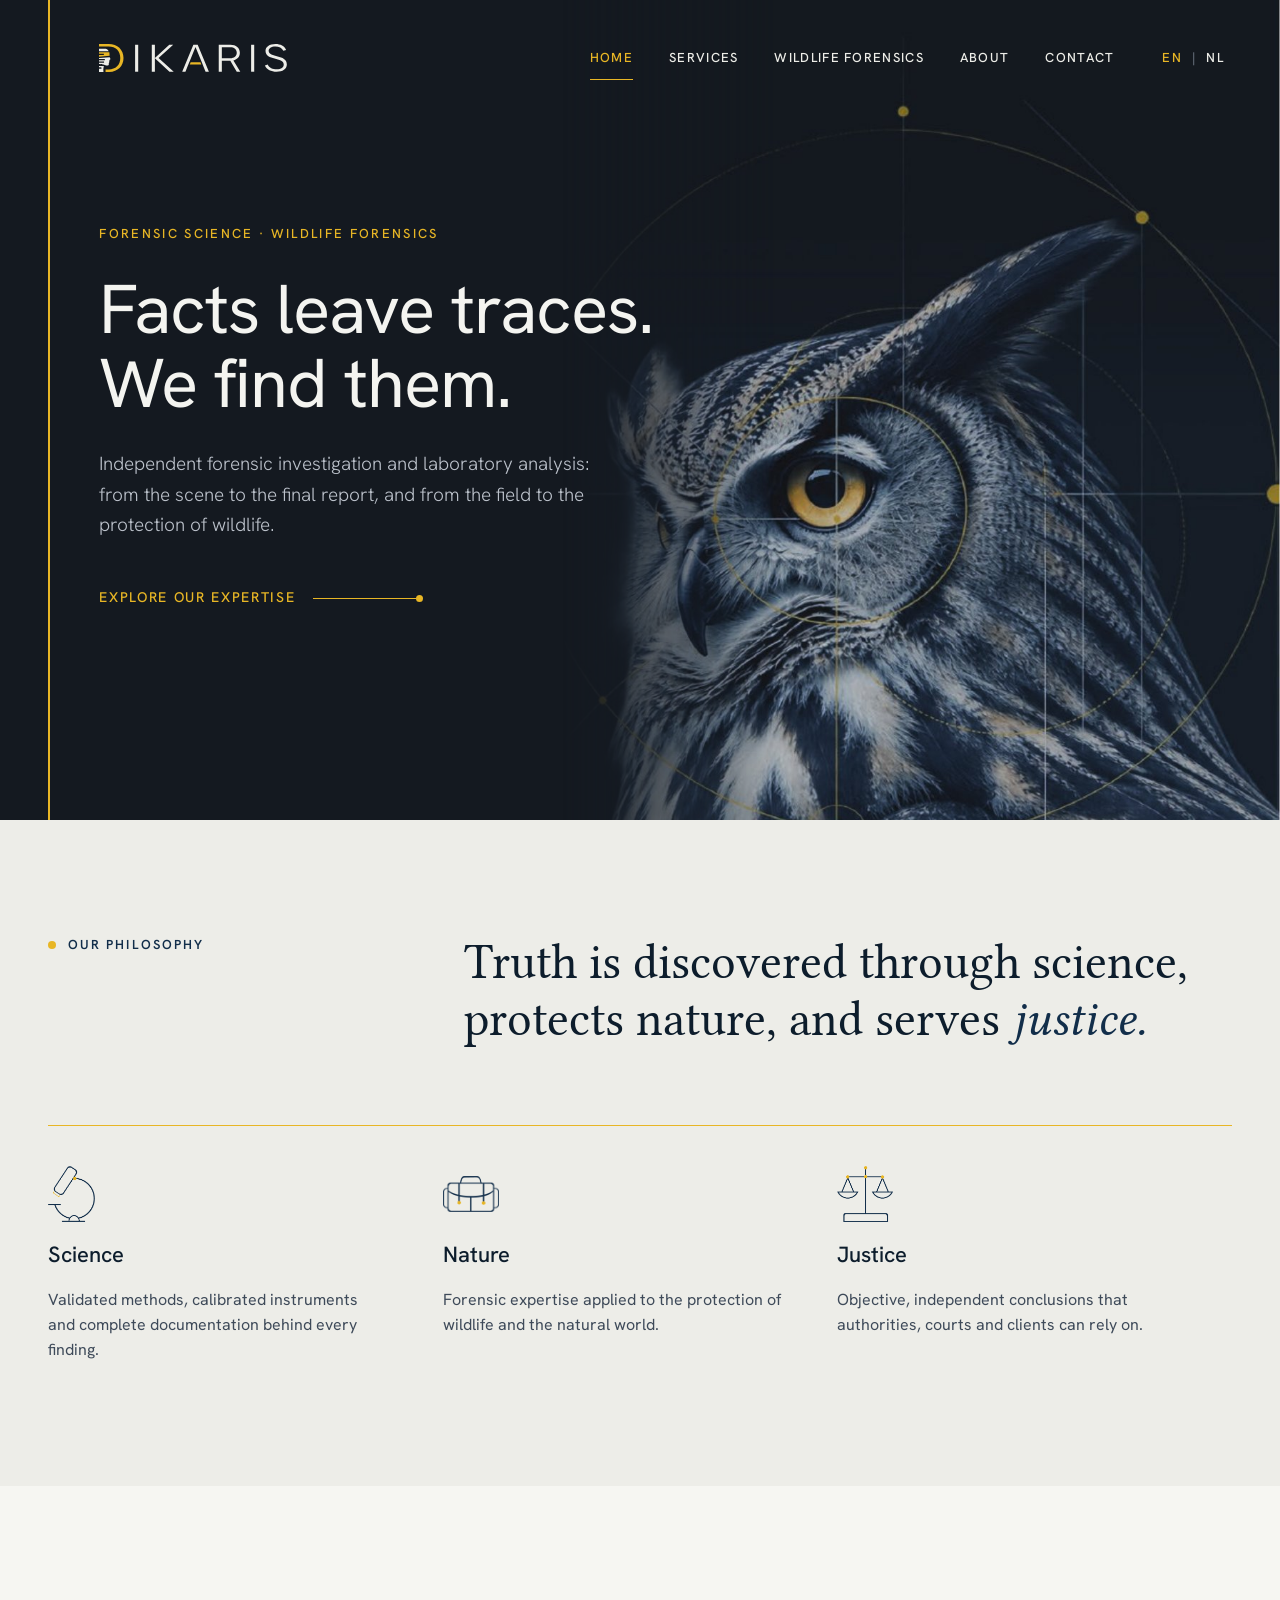
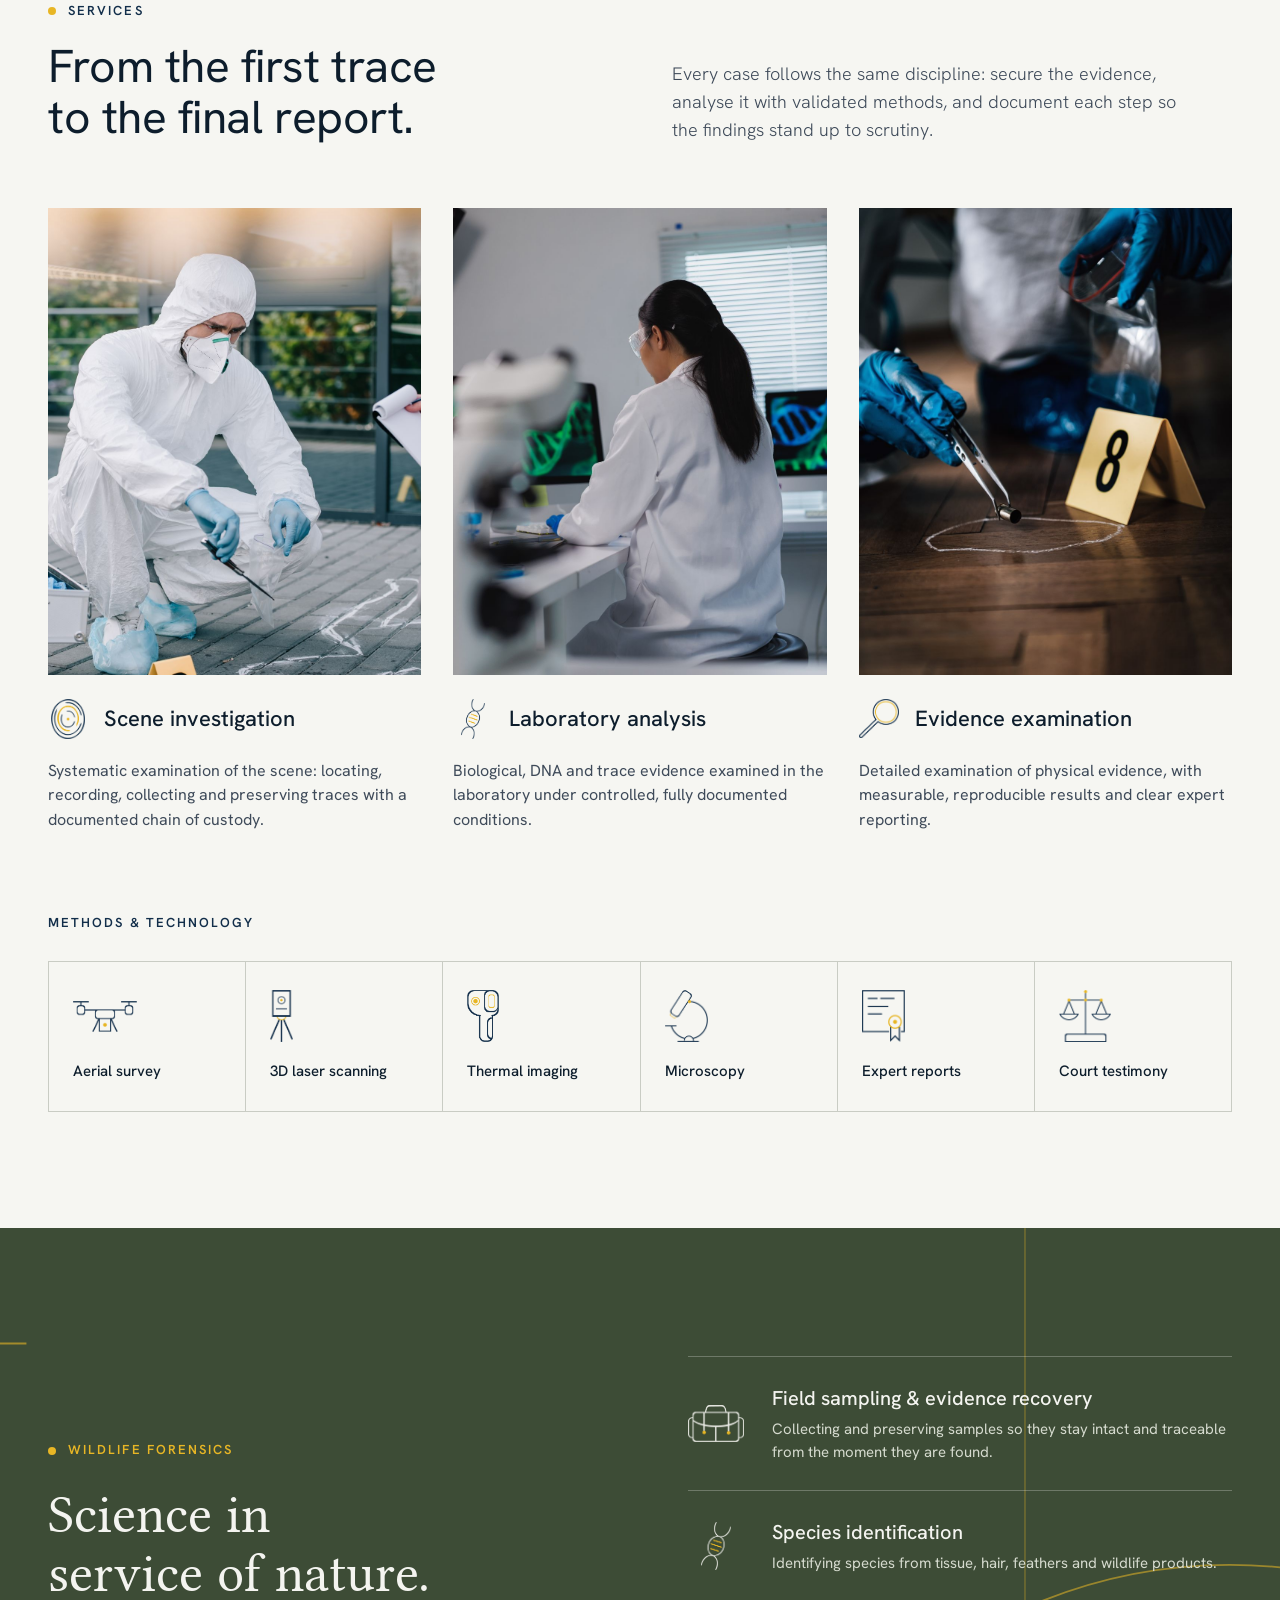
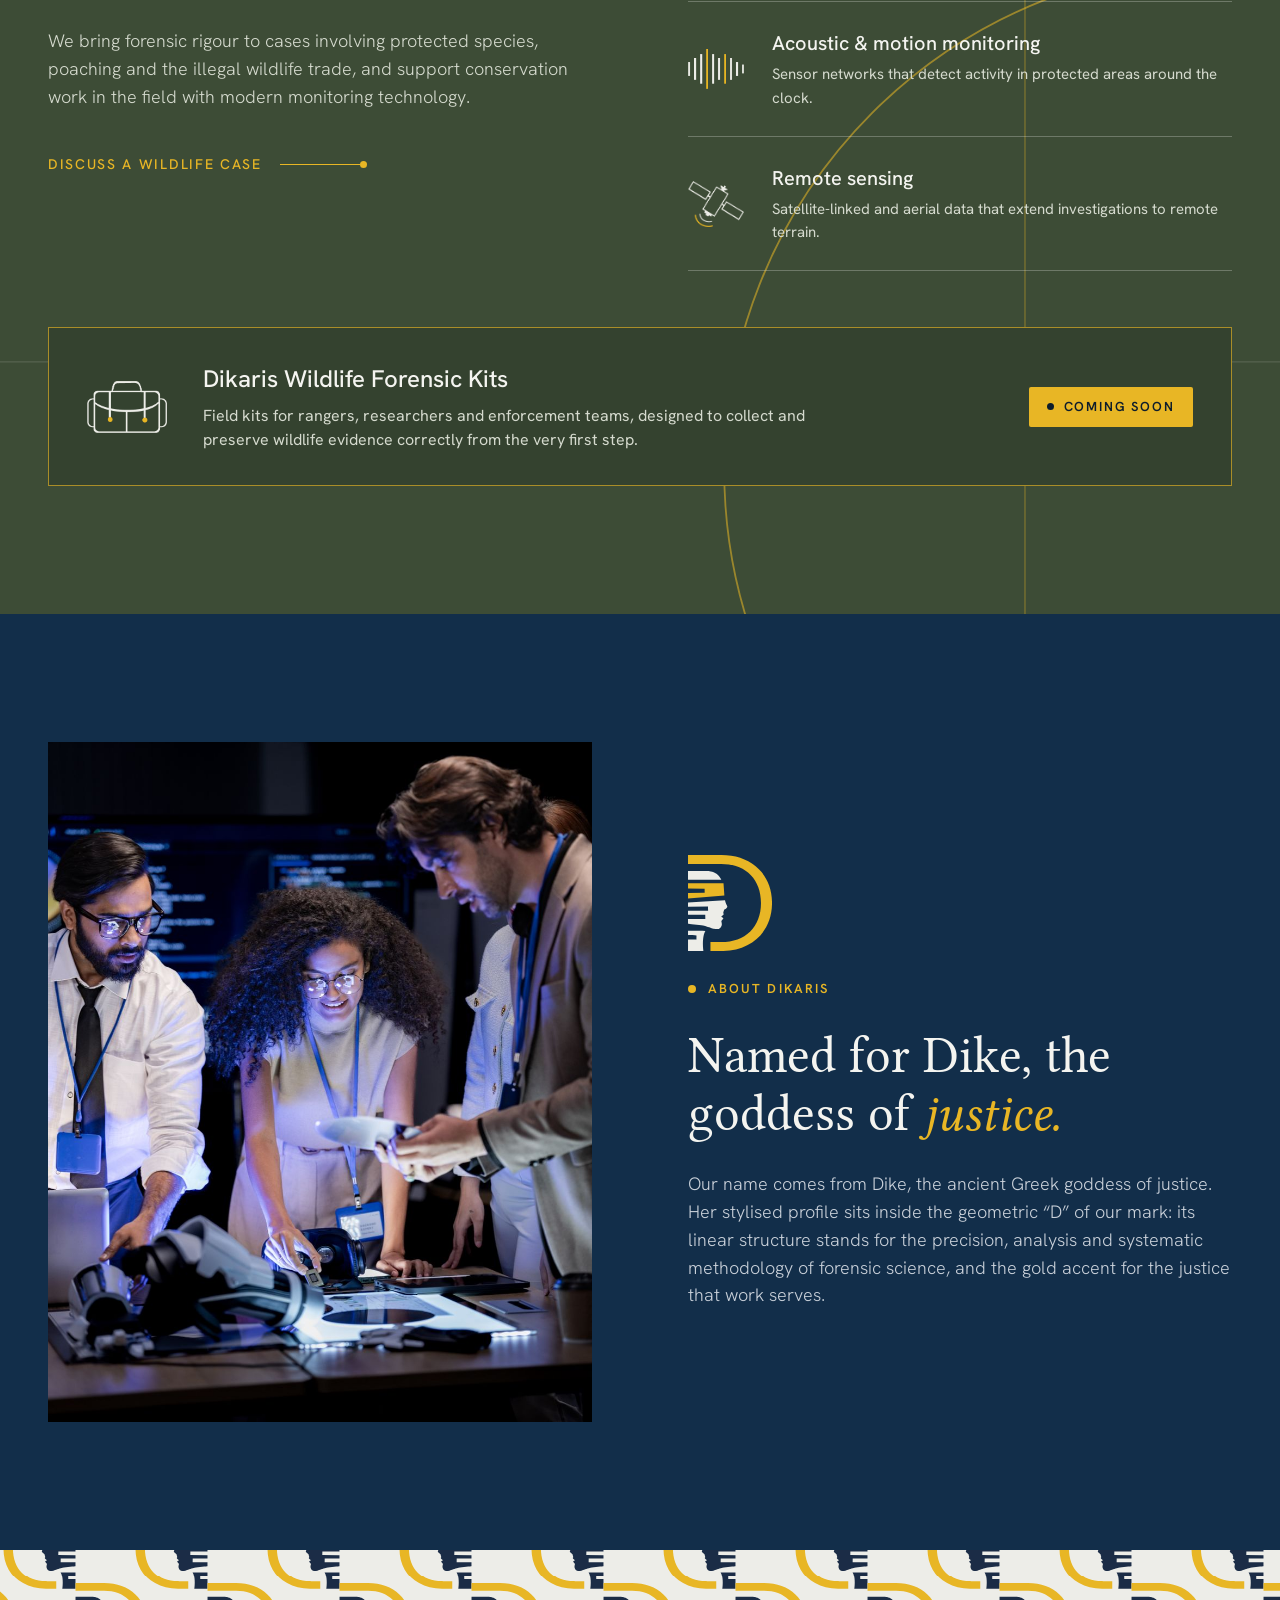
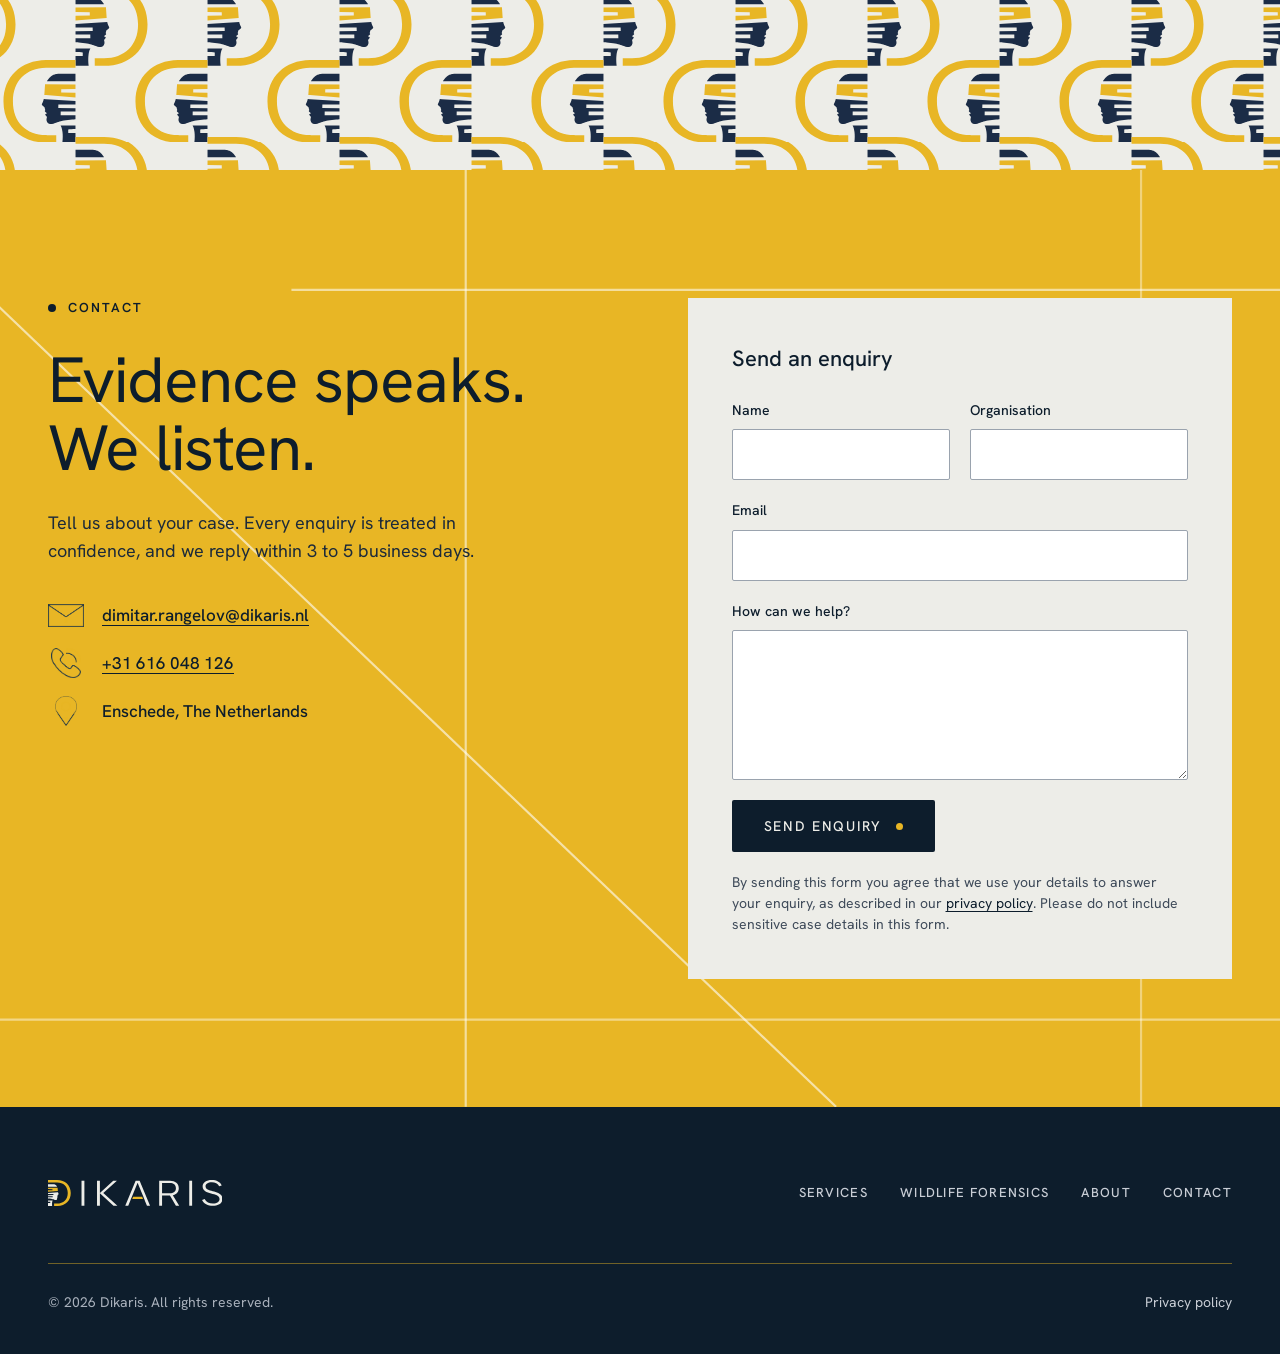
==== index.html @ f3eb2c9d "chore: init commit" ====
<!doctype html>
<html lang="en">
<head>
<meta charset="utf-8">
<meta name="viewport" content="width=device-width, initial-scale=1">
<title>Dikaris | Forensic Science &amp; Wildlife Forensics</title>
<meta name="description" content="Dikaris: independent forensic investigation, laboratory analysis and wildlife forensics. Based in Enschede, The Netherlands.">
<meta name="theme-color" content="#141920">
<meta property="og:title" content="Dikaris | Forensic Science &amp; Wildlife Forensics">
<meta property="og:description" content="Dikaris: independent forensic investigation, laboratory analysis and wildlife forensics. Based in Enschede, The Netherlands.">
<meta property="og:type" content="website">
<meta property="og:image" content="https://dikaris.nl/assets/img/og-image.jpg">
<link rel="alternate" hreflang="en" href="https://dikaris.nl/">
<link rel="alternate" hreflang="nl" href="https://dikaris.nl/nl/">
<link rel="alternate" hreflang="x-default" href="https://dikaris.nl/">
<link rel="icon" href="favicon.svg" type="image/svg+xml">
<!-- Fonts: loaded from Google Fonts. To host them yourself, see README.txt, then delete the next 3 lines. -->
<link rel="preconnect" href="https://fonts.googleapis.com">
<link rel="preconnect" href="https://fonts.gstatic.com" crossorigin>
<link rel="stylesheet" href="https://fonts.googleapis.com/css2?family=Hanken+Grotesk:wght@300;400;500;600&amp;family=Libertinus+Serif:ital,wght@0,400;0,600;1,400&amp;display=swap">
<link rel="stylesheet" href="assets/css/styles.css">
</head>
<body>
<div style="background: #EDEDE8; color: #0D1D2C; font-family: 'Hanken Grotesk', 'Helvetica Neue', Arial, sans-serif; font-weight: 400; line-height: 1.55; -webkit-font-smoothing: antialiased">

<section id="home" style="position: relative; background: #141920; color: #EDEDE8; overflow: hidden; min-height: 820px; display: flex; flex-direction: column">
<img class="hero-owl" src="assets/img/hero-owl.jpg" alt="" style="position: absolute; top: 0; right: 0; height: 100%; width: min(56%, 820px); object-fit: cover; object-position: 30% 16%">
<div style="position: relative; z-index: 1; flex: 1; display: flex; flex-direction: column; width: 100%; max-width: 1344px; margin: 0 auto; padding: 0 clamp(20px, 4vw, 48px); box-sizing: border-box">
<div aria-hidden="true" style="position: absolute; top: 0; bottom: 0; left: clamp(20px, 4vw, 48px); width: 2px; background: #E8B625"></div>
<header style="display: flex; align-items: center; justify-content: space-between; gap: 24px 40px; flex-wrap: wrap; padding: 36px 0 36px clamp(24px, 4vw, 56px)">
<a href="#home" aria-label="Dikaris home" style="display: flex; align-items: center; min-height: 44px">
<svg role="img" aria-label="Dikaris" viewBox="40 154.7 748.8 111.6" style="height: 28px; width: auto; display: block"><path fill="#E8B625" d="M 78.76 154.71 L 40.03 154.71 L 40.03 165.07 L 78.76 165.07 C 106.42 165.07 124.84 182.29 124.84 210.52 C 124.84 238.75 106.42 255.98 78.76 255.98 L 66.10 255.98 L 66.10 266.34 L 78.76 266.34 C 113.64 266.34 137.68 244.02 137.68 210.52 C 137.68 177.03 113.64 154.71 78.76 154.71 "></path><path fill="#EDEDE8" d="M 78.69 183.38 L 40.03 183.38 L 40.03 173.20 L 62.91 173.20 C 62.91 173.20 69.15 173.29 73.11 176.53 C 77.06 179.76 78.69 183.38 78.69 183.38 "></path><path fill="#EDEDE8" d="M 57.56 236.69 C 53.24 235.74 40.03 234.49 40.03 234.49 L 40.03 229.16 L 60.14 229.24 L 60.06 224.29 L 40.03 224.29 L 40.03 219.64 L 63.36 219.46 L 63.23 214.63 L 40.03 214.80 L 40.03 210.01 L 83.03 207.41 C 83.03 207.41 83.83 211.38 85.40 213.56 C 87 215.74 82.23 218.04 82.23 218.04 C 82.23 218.04 80.26 222.66 81.46 223.13 C 82.63 223.60 78.69 226.37 78.69 226.37 C 78.69 226.37 81.58 227.68 81.07 228.50 C 80.28 229.76 78.69 231.46 78.69 231.46 C 78.69 231.46 79.45 234.01 79.35 235.62 C 79.30 236.55 78.85 238.29 77.44 239.5 C 75.59 241.08 73.72 241.01 69.96 240.49 C 69.46 240.42 68.97 240.30 68.49 240.13 C 66.36 239.39 60.02 237.23 57.56 236.69 "></path><path fill="#E8B625" d="M 82.29 201.72 L 40.03 205.13 L 40.03 198.74 L 59.39 198.64 L 59.32 193.99 L 40.03 193.73 L 40.03 187.60 L 81.28 187.50 ZM 82.29 201.72 "></path><path fill="#EDEDE8" d="M 60.37 243.08 C 60.37 243.08 58.55 244.65 57.65 251.80 C 56.75 258.95 57.91 266.34 57.91 266.34 L 40.03 266.34 L 40.03 253.05 C 44.92 253.12 49.71 253.19 49.82 253.19 C 49.82 250.95 49.86 250.52 49.86 248.30 C 47.68 248.25 43.80 248.03 40.03 247.80 L 40.03 242.85 C 46.67 242.83 54.83 242.85 60.37 243.08 "></path><path fill="#EDEDE8" d="M 183.87 157.78 L 196.22 157.78 L 196.22 265.19 L 183.87 265.19 ZM 183.87 157.78 "></path><path fill="#EDEDE8" d="M 250.42 265.19 L 250.42 157.78 L 262.77 157.78 L 262.77 210.10 L 320.16 157.78 L 335.81 157.78 L 277.38 210.41 L 337.90 265.19 L 321.03 265.19 L 262.77 211.79 L 262.77 265.19 ZM 250.42 265.19 "></path><path fill="#EDEDE8" d="M 529.63 211.64 L 563.19 211.64 C 578.67 211.64 589.10 203.96 589.10 189.85 C 589.10 175.88 578.67 167.75 563.19 167.75 L 529.63 167.75 ZM 517.28 265.19 L 517.28 157.78 L 563.71 157.78 C 586.32 157.78 601.45 169.75 601.45 190.00 C 601.45 206.11 591.37 216.70 575.71 220.08 L 603.19 265.19 L 589.10 265.19 L 563.37 221.30 L 529.63 221.30 L 529.63 265.19 ZM 517.28 265.19 "></path><path fill="#EDEDE8" d="M 646.30 157.78 L 658.65 157.78 L 658.65 265.19 L 646.30 265.19 ZM 646.30 157.78 "></path><path fill="#EDEDE8" d="M 701.29 240.18 L 712.42 236.34 C 718.51 249.85 732.94 255.52 747.90 255.52 C 766.68 255.52 776.42 247.55 776.42 236.34 C 776.42 206.57 703.72 222.69 703.72 182.02 C 703.72 165.76 719.37 154.71 743.55 154.71 C 763.37 154.71 779.55 162.84 785.81 178.34 L 774.68 182.02 C 769.81 170.05 757.11 164.37 743.55 164.37 C 725.81 164.37 716.25 172.20 716.25 182.02 C 716.25 211.17 788.76 195.06 788.76 236.34 C 788.76 254.45 772.07 265.19 747.90 265.19 C 726.68 265.19 708.07 256.60 701.29 240.18 "></path><path fill="#EDEDE8" d="M 433.37 157.78 L 416.15 157.78 L 371.63 265.19 L 384.5 265.19 L 393.58 242.64 L 393.67 242.41 L 394.76 239.71 L 394.77 239.71 L 401.49 223.31 L 401.50 223.31 L 424.15 167.44 L 425.02 167.44 L 448.08 223.91 L 448.10 223.91 L 456.02 243.25 L 455.87 243.25 L 464.85 265.19 L 478.06 265.19 ZM 433.37 157.78 "></path><path fill="#E8B625" d="M 401.74 236.70 L 447.95 236.70 L 444.31 227.03 L 405.38 227.03 ZM 401.74 236.70 "></path></svg>
</a>
<div class="nav-desktop" style="display: flex; align-items: center; gap: 16px 40px; flex-wrap: wrap">
<nav aria-label="Main">
<ul style="display: flex; flex-wrap: wrap; gap: 8px 36px; list-style: none; margin: 0; padding: 0; font-size: 13px; font-weight: 500; letter-spacing: 0.1em; text-transform: uppercase">
<li><a href="#home" aria-current="page" style="display: inline-flex; align-items: center; min-height: 44px; color: #E8B625; text-decoration: none; box-shadow: inset 0 -1px 0 #E8B625">Home</a></li>
<li><a class="nav-link" href="#expertise" style="display: inline-flex; align-items: center; min-height: 44px">Services</a></li>
<li><a class="nav-link" href="#wildlife" style="display: inline-flex; align-items: center; min-height: 44px">Wildlife Forensics</a></li>
<li><a class="nav-link" href="#about" style="display: inline-flex; align-items: center; min-height: 44px">About</a></li>
<li><a class="nav-link" href="#contact" style="display: inline-flex; align-items: center; min-height: 44px">Contact</a></li>
</ul>
</nav>
<div role="group" aria-label="Language" style="display: flex; align-items: center; gap: 2px; font-size: 13px; font-weight: 500; letter-spacing: 0.1em">
<span aria-current="true" style="display: inline-flex; align-items: center; min-height: 44px; padding: 0 8px; color: #E8B625">EN</span>
<span aria-hidden="true" style="color: #6B7480">|</span>
<a class="nav-link" href="nl/index.html" lang="nl" aria-label="Nederlands" style="display: inline-flex; align-items: center; min-height: 44px; padding: 0 8px">NL</a>
</div>
</div>
<button class="menu-btn" type="button" aria-expanded="false" aria-controls="mobile-menu" aria-label="Open menu" data-label-open="Close menu" data-label-closed="Open menu" style="display: none; align-items: center; justify-content: center; width: 48px; height: 48px; padding: 0; background: transparent; border: 1px solid rgba(237, 237, 232, 0.35); border-radius: 2px; color: #EDEDE8; cursor: pointer">
<span class="icon-close" hidden><svg aria-hidden="true" width="20" height="20" viewBox="0 0 20 20" fill="none" stroke="#E8B625" stroke-width="1.6"><path d="M4 4l12 12M16 4 4 16"></path></svg></span>
<span class="icon-open"><svg aria-hidden="true" width="22" height="16" viewBox="0 0 22 16" fill="none" stroke="#EDEDE8" stroke-width="1.6"><path d="M1 2h20M1 8h20M1 14h14"></path></svg></span>
</button>
</header>
<nav id="mobile-menu" hidden aria-label="Mobile" style="position: relative; z-index: 2; display: flex; flex-direction: column; gap: 20px; padding: 0 0 32px clamp(24px, 4vw, 56px)">
<ul style="list-style: none; margin: 0; padding: 0; display: flex; flex-direction: column; border-top: 1px solid rgba(237, 237, 232, 0.18)">
<li><a class="menu-link" href="#home" style="color: #E8B625">Home</a></li>
<li><a class="menu-link" href="#expertise">Services</a></li>
<li><a class="menu-link" href="#wildlife">Wildlife Forensics</a></li>
<li><a class="menu-link" href="#about">About</a></li>
<li><a class="menu-link" href="#contact">Contact</a></li>
</ul>
<div role="group" aria-label="Language" style="display: flex; align-items: center; gap: 2px; font-size: 14px; font-weight: 500; letter-spacing: 0.1em">
<span aria-current="true" style="display: inline-flex; align-items: center; min-height: 44px; padding: 0 12px 0 0; color: #E8B625">EN</span>
<span aria-hidden="true" style="color: #6B7480">|</span>
<a class="nav-link" href="nl/index.html" lang="nl" aria-label="Nederlands" style="display: inline-flex; align-items: center; min-height: 44px; padding: 0 12px">NL</a>
</div>
</nav>

<div style="flex: 1; display: flex; align-items: center; padding: 48px 0 140px clamp(24px, 4vw, 56px)">
<div style="max-width: 640px; display: flex; flex-direction: column; gap: 28px">
<p style="margin: 0; font-size: 13px; font-weight: 500; letter-spacing: 0.18em; text-transform: uppercase; color: #E8B625">Forensic science · Wildlife forensics</p>
<h1 style="margin: 0; font-size: clamp(32px, 5.4vw, 78px); font-weight: 400; line-height: 1.08; letter-spacing: -0.015em; color: #F4F4F0; text-wrap: balance">Facts leave traces.<br>We find them.</h1>
<p style="margin: 0; max-width: 520px; font-size: 19px; font-weight: 300; line-height: 1.6; color: #BCC2CB">Independent forensic investigation and laboratory analysis: from the scene to the final report, and from the field to the protection of wildlife.</p>
<a href="#expertise" style="display: inline-flex; align-items: center; gap: 18px; align-self: flex-start; min-height: 44px; margin-top: 8px; color: #E8B625; text-decoration: none; font-size: 14px; font-weight: 500; letter-spacing: 0.12em; text-transform: uppercase; white-space: nowrap">Explore our expertise<span aria-hidden="true" style="display: flex; align-items: center"><span style="display: block; width: clamp(40px, 8vw, 120px); height: 1px; background: #E8B625"></span><span style="display: block; width: 7px; height: 7px; border-radius: 50%; background: #E8B625"></span></span></a>
</div>
</div>
</div>
</section>

<section id="philosophy" style="background: #EDEDE8; padding: clamp(72px, 9vw, 128px) 0">
<div style="max-width: 1344px; margin: 0 auto; padding: 0 clamp(20px, 4vw, 48px); box-sizing: border-box; display: flex; flex-direction: column; gap: clamp(48px, 6vw, 88px)">
<div style="display: grid; grid-template-columns: repeat(auto-fit, minmax(min(280px, 100%), 1fr)); gap: 32px 64px; align-items: start">
<p style="margin: 0; display: flex; align-items: center; gap: 12px; font-size: 13px; font-weight: 600; letter-spacing: 0.16em; text-transform: uppercase; color: #122E4A"><span aria-hidden="true" style="width: 8px; height: 8px; border-radius: 50%; background: #E8B625"></span>Our philosophy</p>
<p style="margin: 0; grid-column: span 2; font-family: 'Libertinus Serif', Georgia, 'Times New Roman', serif; font-size: clamp(32px, 3.8vw, 54px); line-height: 1.16; color: #0D1D2C; text-wrap: balance">Truth is discovered through science, protects nature, and serves <em style="font-style: italic; color: #122E4A">justice.</em></p>
</div>
<div style="display: grid; grid-template-columns: repeat(auto-fit, minmax(min(300px, 100%), 1fr)); gap: 0; border-top: 1px solid #E8B625">
<div style="display: flex; flex-direction: column; gap: 16px; padding: 40px 40px 8px 0">
<img src="assets/img/icon-microscope.png" alt="" style="width: 56px; height: 56px; object-fit: contain; object-position: left center">
<h2 style="margin: 0; font-size: 22px; font-weight: 500; color: #0D1D2C">Science</h2>
<p style="margin: 0; font-size: 16px; color: #3E4A59; max-width: 340px">Validated methods, calibrated instruments and complete documentation behind every finding.</p>
</div>
<div style="display: flex; flex-direction: column; gap: 16px; padding: 40px 40px 8px 0">
<img src="assets/img/icon-wildlife-kit.png" alt="" style="width: 56px; height: 56px; object-fit: contain; object-position: left center">
<h2 style="margin: 0; font-size: 22px; font-weight: 500; color: #0D1D2C">Nature</h2>
<p style="margin: 0; font-size: 16px; color: #3E4A59; max-width: 340px">Forensic expertise applied to the protection of wildlife and the natural world.</p>
</div>
<div style="display: flex; flex-direction: column; gap: 16px; padding: 40px 40px 8px 0">
<img src="assets/img/icon-scales.png" alt="" style="width: 56px; height: 56px; object-fit: contain; object-position: left center">
<h2 style="margin: 0; font-size: 22px; font-weight: 500; color: #0D1D2C">Justice</h2>
<p style="margin: 0; font-size: 16px; color: #3E4A59; max-width: 340px">Objective, independent conclusions that authorities, courts and clients can rely on.</p>
</div>
</div>
</div>
</section>

<section id="expertise" style="background: #F6F6F2; padding: clamp(72px, 9vw, 128px) 0">
<div style="max-width: 1344px; margin: 0 auto; padding: 0 clamp(20px, 4vw, 48px); box-sizing: border-box; display: flex; flex-direction: column; gap: clamp(40px, 5vw, 72px)">
<div style="display: grid; grid-template-columns: repeat(auto-fit, minmax(min(420px, 100%), 1fr)); gap: 24px 64px; align-items: end">
<div style="display: flex; flex-direction: column; gap: 20px">
<p style="margin: 0; display: flex; align-items: center; gap: 12px; font-size: 13px; font-weight: 600; letter-spacing: 0.16em; text-transform: uppercase; color: #122E4A"><span aria-hidden="true" style="width: 8px; height: 8px; border-radius: 50%; background: #E8B625"></span>Services</p>
<h2 style="margin: 0; font-size: clamp(34px, 3.6vw, 52px); font-weight: 400; line-height: 1.12; letter-spacing: -0.01em; color: #0D1D2C; text-wrap: balance">From the first trace to the final report.</h2>
</div>
<p style="margin: 0; font-size: 18px; font-weight: 300; color: #3E4A59; max-width: 520px">Every case follows the same discipline: secure the evidence, analyse it with validated methods, and document each step so the findings stand up to scrutiny.</p>
</div>

<div style="display: grid; grid-template-columns: repeat(auto-fit, minmax(min(340px, 100%), 1fr)); gap: 40px 32px">
<article style="display: flex; flex-direction: column; gap: 20px">
<img src="assets/img/photo-investigator.jpg" alt="Investigator in a protective suit examining evidence at a crime scene" style="width: 100%; aspect-ratio: 4 / 5; object-fit: cover; display: block">
<div style="display: flex; align-items: center; gap: 16px; padding-top: 4px">
<img src="assets/img/icon-fingerprint.png" alt="" style="width: 40px; height: 40px; object-fit: contain">
<h3 style="margin: 0; font-size: 22px; font-weight: 500; color: #0D1D2C">Scene investigation</h3>
</div>
<p style="margin: 0; font-size: 16px; color: #3E4A59">Systematic examination of the scene: locating, recording, collecting and preserving traces with a documented chain of custody.</p>
</article>
<article style="display: flex; flex-direction: column; gap: 20px">
<img src="assets/img/photo-lab-dna.jpg" alt="Scientist analysing DNA structures in a laboratory" style="width: 100%; aspect-ratio: 4 / 5; object-fit: cover; display: block">
<div style="display: flex; align-items: center; gap: 16px; padding-top: 4px">
<img src="assets/img/icon-dna.png" alt="" style="width: 40px; height: 40px; object-fit: contain">
<h3 style="margin: 0; font-size: 22px; font-weight: 500; color: #0D1D2C">Laboratory analysis</h3>
</div>
<p style="margin: 0; font-size: 16px; color: #3E4A59">Biological, DNA and trace evidence examined in the laboratory under controlled, fully documented conditions.</p>
</article>
<article style="display: flex; flex-direction: column; gap: 20px">
<img src="assets/img/photo-crime-marker.jpg" alt="Gloved hands collecting evidence with tweezers beside a numbered marker" style="width: 100%; aspect-ratio: 4 / 5; object-fit: cover; display: block">
<div style="display: flex; align-items: center; gap: 16px; padding-top: 4px">
<img src="assets/img/icon-magnifier.png" alt="" style="width: 40px; height: 40px; object-fit: contain">
<h3 style="margin: 0; font-size: 22px; font-weight: 500; color: #0D1D2C">Evidence examination</h3>
</div>
<p style="margin: 0; font-size: 16px; color: #3E4A59">Detailed examination of physical evidence, with measurable, reproducible results and clear expert reporting.</p>
</article>
</div>

<div style="display: flex; flex-direction: column; gap: 28px; padding-top: 16px">
<h3 style="margin: 0; font-size: 13px; font-weight: 600; letter-spacing: 0.16em; text-transform: uppercase; color: #122E4A">Methods &amp; technology</h3>
<ul style="list-style: none; margin: 0; padding: 0; display: grid; grid-template-columns: repeat(auto-fit, minmax(min(170px, 100%), 1fr)); border-top: 1px solid #C9CCC4; border-left: 1px solid #C9CCC4">
<li style="display: flex; flex-direction: column; align-items: flex-start; gap: 18px; padding: 28px 24px; border-right: 1px solid #C9CCC4; border-bottom: 1px solid #C9CCC4"><img src="assets/img/icon-drone.png" alt="" style="width: 64px; height: 52px; object-fit: contain; object-position: left center"><span style="font-size: 15px; font-weight: 500; color: #0D1D2C">Aerial survey</span></li>
<li style="display: flex; flex-direction: column; align-items: flex-start; gap: 18px; padding: 28px 24px; border-right: 1px solid #C9CCC4; border-bottom: 1px solid #C9CCC4"><img src="assets/img/icon-lidar.png" alt="" style="width: 64px; height: 52px; object-fit: contain; object-position: left center"><span style="font-size: 15px; font-weight: 500; color: #0D1D2C">3D laser scanning</span></li>
<li style="display: flex; flex-direction: column; align-items: flex-start; gap: 18px; padding: 28px 24px; border-right: 1px solid #C9CCC4; border-bottom: 1px solid #C9CCC4"><img src="assets/img/icon-thermal-camera.png" alt="" style="width: 64px; height: 52px; object-fit: contain; object-position: left center"><span style="font-size: 15px; font-weight: 500; color: #0D1D2C">Thermal imaging</span></li>
<li style="display: flex; flex-direction: column; align-items: flex-start; gap: 18px; padding: 28px 24px; border-right: 1px solid #C9CCC4; border-bottom: 1px solid #C9CCC4"><img src="assets/img/icon-microscope.png" alt="" style="width: 64px; height: 52px; object-fit: contain; object-position: left center"><span style="font-size: 15px; font-weight: 500; color: #0D1D2C">Microscopy</span></li>
<li style="display: flex; flex-direction: column; align-items: flex-start; gap: 18px; padding: 28px 24px; border-right: 1px solid #C9CCC4; border-bottom: 1px solid #C9CCC4"><img src="assets/img/icon-certificate.png" alt="" style="width: 64px; height: 52px; object-fit: contain; object-position: left center"><span style="font-size: 15px; font-weight: 500; color: #0D1D2C">Expert reports</span></li>
<li style="display: flex; flex-direction: column; align-items: flex-start; gap: 18px; padding: 28px 24px; border-right: 1px solid #C9CCC4; border-bottom: 1px solid #C9CCC4"><img src="assets/img/icon-scales.png" alt="" style="width: 64px; height: 52px; object-fit: contain; object-position: left center"><span style="font-size: 15px; font-weight: 500; color: #0D1D2C">Court testimony</span></li>
</ul>
</div>
</div>
</section>

<section id="wildlife" style="position: relative; background: #3D4C36; color: #EDEDE8; overflow: hidden; padding: clamp(80px, 10vw, 144px) 0">
<svg aria-hidden="true" viewBox="0 0 1440 820" preserveAspectRatio="xMidYMid slice" style="position: absolute; inset: 0; width: 100%; height: 100%; pointer-events: none"><circle cx="1210" cy="700" r="420" fill="none" stroke="#E8B625" stroke-width="1.5" opacity="0.55"></circle><line x1="1040" y1="0" x2="1040" y2="820" stroke="#E8B625" stroke-width="1" opacity="0.4"></line><line x1="0" y1="610" x2="1440" y2="610" stroke="#EDEDE8" stroke-width="1" opacity="0.14"></line><line x1="0" y1="96" x2="210" y2="96" stroke="#E8B625" stroke-width="1.5" opacity="0.6"></line><line x1="130" y1="0" x2="130" y2="170" stroke="#E8B625" stroke-width="1.5" opacity="0.6"></line></svg>
<div style="position: relative; max-width: 1344px; margin: 0 auto; padding: 0 clamp(20px, 4vw, 48px); box-sizing: border-box; display: grid; grid-template-columns: repeat(auto-fit, minmax(min(460px, 100%), 1fr)); gap: 56px 96px; align-items: center">
<div style="display: flex; flex-direction: column; gap: 24px">
<p style="margin: 0; display: flex; align-items: center; gap: 12px; font-size: 13px; font-weight: 600; letter-spacing: 0.16em; text-transform: uppercase; color: #E8B625"><span aria-hidden="true" style="width: 8px; height: 8px; border-radius: 50%; background: #E8B625"></span>Wildlife forensics</p>
<h2 style="margin: 0; font-family: 'Libertinus Serif', Georgia, 'Times New Roman', serif; font-size: clamp(38px, 4.2vw, 60px); font-weight: 400; line-height: 1.1; color: #F4F4F0; text-wrap: balance">Science in service of nature.</h2>
<p style="margin: 0; max-width: 520px; font-size: 18px; font-weight: 300; color: #D5DACE">We bring forensic rigour to cases involving protected species, poaching and the illegal wildlife trade, and support conservation work in the field with modern monitoring technology.</p>
<a href="#contact" style="display: inline-flex; align-items: center; gap: 18px; align-self: flex-start; min-height: 44px; margin-top: 8px; color: #E8B625; text-decoration: none; font-size: 14px; font-weight: 500; letter-spacing: 0.12em; text-transform: uppercase">Discuss a wildlife case<span aria-hidden="true" style="display: flex; align-items: center"><span style="display: block; width: 80px; height: 1px; background: #E8B625"></span><span style="display: block; width: 7px; height: 7px; border-radius: 50%; background: #E8B625"></span></span></a>
</div>
<ul style="list-style: none; margin: 0; padding: 0; display: flex; flex-direction: column">
<li style="display: flex; align-items: center; gap: 28px; padding: 26px 0; border-top: 1px solid rgba(237, 237, 232, 0.28)"><img src="assets/img/icon-wildlife-kit-light.png" alt="" style="width: 56px; height: 48px; object-fit: contain; flex: none"><div style="display: flex; flex-direction: column; gap: 4px"><h3 style="margin: 0; font-size: 20px; font-weight: 500; color: #F4F4F0">Field sampling &amp; evidence recovery</h3><p style="margin: 0; font-size: 15px; color: #D5DACE">Collecting and preserving samples so they stay intact and traceable from the moment they are found.</p></div></li>
<li style="display: flex; align-items: center; gap: 28px; padding: 26px 0; border-top: 1px solid rgba(237, 237, 232, 0.28)"><img src="assets/img/icon-dna-light.png" alt="" style="width: 56px; height: 48px; object-fit: contain; flex: none"><div style="display: flex; flex-direction: column; gap: 4px"><h3 style="margin: 0; font-size: 20px; font-weight: 500; color: #F4F4F0">Species identification</h3><p style="margin: 0; font-size: 15px; color: #D5DACE">Identifying species from tissue, hair, feathers and wildlife products.</p></div></li>
<li style="display: flex; align-items: center; gap: 28px; padding: 26px 0; border-top: 1px solid rgba(237, 237, 232, 0.28)"><img src="assets/img/icon-acoustic-sensor-light.png" alt="" style="width: 56px; height: 48px; object-fit: contain; flex: none"><div style="display: flex; flex-direction: column; gap: 4px"><h3 style="margin: 0; font-size: 20px; font-weight: 500; color: #F4F4F0">Acoustic &amp; motion monitoring</h3><p style="margin: 0; font-size: 15px; color: #D5DACE">Sensor networks that detect activity in protected areas around the clock.</p></div></li>
<li style="display: flex; align-items: center; gap: 28px; padding: 26px 0; border-top: 1px solid rgba(237, 237, 232, 0.28); border-bottom: 1px solid rgba(237, 237, 232, 0.28)"><img src="assets/img/icon-satellite-light.png" alt="" style="width: 56px; height: 48px; object-fit: contain; flex: none"><div style="display: flex; flex-direction: column; gap: 4px"><h3 style="margin: 0; font-size: 20px; font-weight: 500; color: #F4F4F0">Remote sensing</h3><p style="margin: 0; font-size: 15px; color: #D5DACE">Satellite-linked and aerial data that extend investigations to remote terrain.</p></div></li>
</ul>
<div style="grid-column: 1 / -1; display: flex; flex-wrap: wrap; align-items: center; gap: 24px 36px; padding: 32px clamp(24px, 3vw, 40px); border: 1px solid rgba(232, 182, 37, 0.65); background: #34422F">
<img src="assets/img/icon-wildlife-kit-light.png" alt="" style="width: 80px; height: 64px; object-fit: contain; flex: none">
<div style="flex: 1 1 420px; display: flex; flex-direction: column; gap: 6px; min-width: 0">
<h3 style="margin: 0; font-size: 24px; font-weight: 500; color: #F4F4F0">Dikaris Wildlife Forensic Kits</h3>
<p style="margin: 0; font-size: 16px; color: #D5DACE; max-width: 640px">Field kits for rangers, researchers and enforcement teams, designed to collect and preserve wildlife evidence correctly from the very first step.</p>
</div>
<span style="display: inline-flex; align-items: center; gap: 10px; padding: 10px 18px; background: #E8B625; color: #0D1D2C; font-size: 13px; font-weight: 600; letter-spacing: 0.14em; text-transform: uppercase; border-radius: 2px"><span aria-hidden="true" style="width: 7px; height: 7px; border-radius: 50%; background: #0D1D2C"></span>Coming soon</span>
</div>
</div>
</section>

<section id="about" style="background: #122E4A; color: #EDEDE8; padding: clamp(80px, 10vw, 144px) 0">
<div style="max-width: 1344px; margin: 0 auto; padding: 0 clamp(20px, 4vw, 48px); box-sizing: border-box; display: grid; grid-template-columns: repeat(auto-fit, minmax(min(440px, 100%), 1fr)); gap: 56px 96px; align-items: center">
<img src="assets/img/photo-team.jpg" alt="Dikaris team reviewing evidence together around a workstation" style="width: 100%; aspect-ratio: 4 / 5; max-height: 720px; object-fit: cover; display: block">
<div style="display: flex; flex-direction: column; gap: 28px">
<div style="height: 96px; display: flex">
<svg role="img" aria-label="Dikaris brand mark" viewBox="40 154.7 97.7 111.6" style="height: 100%; width: auto; display: block"><path fill="#E8B625" d="M 78.76 154.71 L 40.03 154.71 L 40.03 165.07 L 78.76 165.07 C 106.42 165.07 124.84 182.29 124.84 210.52 C 124.84 238.75 106.42 255.98 78.76 255.98 L 66.10 255.98 L 66.10 266.34 L 78.76 266.34 C 113.64 266.34 137.68 244.02 137.68 210.52 C 137.68 177.03 113.64 154.71 78.76 154.71 "></path><path fill="#EDEDE8" d="M 78.69 183.38 L 40.03 183.38 L 40.03 173.20 L 62.91 173.20 C 62.91 173.20 69.15 173.29 73.11 176.53 C 77.06 179.76 78.69 183.38 78.69 183.38 "></path><path fill="#EDEDE8" d="M 57.56 236.69 C 53.24 235.74 40.03 234.49 40.03 234.49 L 40.03 229.16 L 60.14 229.24 L 60.06 224.29 L 40.03 224.29 L 40.03 219.64 L 63.36 219.46 L 63.23 214.63 L 40.03 214.80 L 40.03 210.01 L 83.03 207.41 C 83.03 207.41 83.83 211.38 85.40 213.56 C 87 215.74 82.23 218.04 82.23 218.04 C 82.23 218.04 80.26 222.66 81.46 223.13 C 82.63 223.60 78.69 226.37 78.69 226.37 C 78.69 226.37 81.58 227.68 81.07 228.50 C 80.28 229.76 78.69 231.46 78.69 231.46 C 78.69 231.46 79.45 234.01 79.35 235.62 C 79.30 236.55 78.85 238.29 77.44 239.5 C 75.59 241.08 73.72 241.01 69.96 240.49 C 69.46 240.42 68.97 240.30 68.49 240.13 C 66.36 239.39 60.02 237.23 57.56 236.69 "></path><path fill="#E8B625" d="M 82.29 201.72 L 40.03 205.13 L 40.03 198.74 L 59.39 198.64 L 59.32 193.99 L 40.03 193.73 L 40.03 187.60 L 81.28 187.50 ZM 82.29 201.72 "></path><path fill="#EDEDE8" d="M 60.37 243.08 C 60.37 243.08 58.55 244.65 57.65 251.80 C 56.75 258.95 57.91 266.34 57.91 266.34 L 40.03 266.34 L 40.03 253.05 C 44.92 253.12 49.71 253.19 49.82 253.19 C 49.82 250.95 49.86 250.52 49.86 248.30 C 47.68 248.25 43.80 248.03 40.03 247.80 L 40.03 242.85 C 46.67 242.83 54.83 242.85 60.37 243.08 "></path></svg>
</div>
<p style="margin: 0; display: flex; align-items: center; gap: 12px; font-size: 13px; font-weight: 600; letter-spacing: 0.16em; text-transform: uppercase; color: #E8B625"><span aria-hidden="true" style="width: 8px; height: 8px; border-radius: 50%; background: #E8B625"></span>About Dikaris</p>
<h2 style="margin: 0; font-family: 'Libertinus Serif', Georgia, 'Times New Roman', serif; font-size: clamp(36px, 4vw, 56px); font-weight: 400; line-height: 1.12; color: #F4F4F0; text-wrap: balance">Named for Dike, the goddess of <em style="font-style: italic; color: #E8B625">justice.</em></h2>
<p style="margin: 0; max-width: 560px; font-size: 18px; font-weight: 300; color: #C9D0D9">Our name comes from Dike, the ancient Greek goddess of justice. Her stylised profile sits inside the geometric “D” of our mark: its linear structure stands for the precision, analysis and systematic methodology of forensic science, and the gold accent for the justice that work serves.</p></div>
</div>
</section>

<div class="pattern-band" aria-hidden="true" style="height: 220px"></div>

<section id="contact" style="position: relative; background: #E8B625; color: #0D1D2C; overflow: hidden; padding: clamp(80px, 10vw, 136px) 0">
<svg class="deco-hide-mobile" aria-hidden="true" viewBox="0 0 1440 860" preserveAspectRatio="xMidYMid slice" style="position: absolute; inset: 0; width: 100%; height: 100%; pointer-events: none"><line x1="0" y1="0" x2="900" y2="860" stroke="#FFFFFF" stroke-width="2" opacity="0.6"></line><line x1="560" y1="0" x2="560" y2="860" stroke="#FFFFFF" stroke-width="2" opacity="0.55"></line><line x1="1180" y1="0" x2="1180" y2="860" stroke="#FFFFFF" stroke-width="2" opacity="0.4"></line><line x1="400" y1="110" x2="1440" y2="110" stroke="#FFFFFF" stroke-width="2" opacity="0.55"></line><line x1="0" y1="780" x2="1440" y2="780" stroke="#FFFFFF" stroke-width="2" opacity="0.45"></line></svg>
<div style="position: relative; max-width: 1344px; margin: 0 auto; padding: 0 clamp(20px, 4vw, 48px); box-sizing: border-box; display: grid; grid-template-columns: repeat(auto-fit, minmax(min(440px, 100%), 1fr)); gap: 56px 96px; align-items: start">
<div style="display: flex; flex-direction: column; gap: 28px">
<p style="margin: 0; display: flex; align-items: center; gap: 12px; font-size: 13px; font-weight: 600; letter-spacing: 0.16em; text-transform: uppercase; color: #0D1D2C"><span aria-hidden="true" style="width: 8px; height: 8px; border-radius: 50%; background: #0D1D2C"></span>Contact</p>
<h2 style="margin: 0; font-size: clamp(42px, 5vw, 72px); font-weight: 400; line-height: 1.05; letter-spacing: -0.015em; color: #0D1D2C">Evidence speaks.<br>We listen.</h2>
<p style="margin: 0; max-width: 460px; font-size: 18px; color: #1C2A3A">Tell us about your case. Every enquiry is treated in confidence, and we reply within 3 to 5 business days.</p>
<ul style="list-style: none; margin: 8px 0 0; padding: 0; display: flex; flex-direction: column; gap: 18px; font-size: 17px; font-weight: 500">
<li style="display: flex; align-items: center; gap: 18px"><img src="assets/img/icon-email.png" alt="Email" style="width: 36px; height: 30px; object-fit: contain"><a href="mailto:dimitar.rangelov@dikaris.nl" style="color: #0D1D2C; text-decoration: underline; text-underline-offset: 4px">dimitar.rangelov@dikaris.nl</a></li>
<li style="display: flex; align-items: center; gap: 18px"><img src="assets/img/icon-phone.png" alt="Phone" style="width: 36px; height: 30px; object-fit: contain"><a href="tel:+31616048126" style="color: #0D1D2C; text-decoration: underline; text-underline-offset: 4px">+31 616 048 126</a></li>
<li style="display: flex; align-items: center; gap: 18px"><img src="assets/img/icon-address.png" alt="Address" style="width: 36px; height: 30px; object-fit: contain"><span>Enschede, The Netherlands</span></li>
</ul>
</div>
<form aria-label="Contact form" id="contact-form" data-endpoint="" data-mailto="dimitar.rangelov@dikaris.nl" data-subject="Enquiry via dikaris.nl" data-msg-sent="Thank you. Your enquiry has been received, and we will be in touch soon." data-msg-mailto="Your email app will open with your message. Send the email to complete your enquiry." data-msg-error="Something went wrong. Please try again or email us directly at dimitar.rangelov@dikaris.nl." style="display: flex; flex-direction: column; gap: 20px; background: #EDEDE8; padding: clamp(28px, 3.4vw, 48px); box-sizing: border-box">
<h3 style="margin: 0 0 4px; font-size: 22px; font-weight: 500; color: #0D1D2C">Send an enquiry</h3>
<div style="display: grid; grid-template-columns: repeat(auto-fit, minmax(min(200px, 100%), 1fr)); gap: 20px">
<label style="display: flex; flex-direction: column; gap: 8px; font-size: 14px; font-weight: 500; color: #0D1D2C">Name<input class="field" type="text" required name="name" autocomplete="name"></label>
<label style="display: flex; flex-direction: column; gap: 8px; font-size: 14px; font-weight: 500; color: #0D1D2C">Organisation<input class="field" type="text" name="organisation" autocomplete="organization"></label>
</div>
<label style="display: flex; flex-direction: column; gap: 8px; font-size: 14px; font-weight: 500; color: #0D1D2C">Email<input class="field" type="email" required name="email" autocomplete="email"></label>
<label style="display: flex; flex-direction: column; gap: 8px; font-size: 14px; font-weight: 500; color: #0D1D2C">How can we help?<textarea class="field" name="message" required rows="5" style="resize: vertical"></textarea></label>
<button type="submit" style="display: inline-flex; align-items: center; justify-content: center; gap: 14px; align-self: flex-start; min-height: 52px; padding: 0 32px; background: #0D1D2C; color: #EDEDE8; border: 0; border-radius: 2px; font: inherit; font-size: 14px; font-weight: 500; letter-spacing: 0.12em; text-transform: uppercase; cursor: pointer">Send enquiry<span aria-hidden="true" style="display: block; width: 7px; height: 7px; border-radius: 50%; background: #E8B625"></span></button>
<p style="margin: 0; font-size: 14px; line-height: 1.5; color: #3E4A59">By sending this form you agree that we use your details to answer your enquiry, as described in our <a href="privacy.html" style="color: #0D1D2C; text-decoration: underline; text-underline-offset: 3px">privacy policy</a>. Please do not include sensitive case details in this form.</p>
<p class="form-status" role="status" hidden style="margin: 0; font-size: 15px; font-weight: 500; color: #3D4C36"></p>
</form>
</div>
</section>

<footer style="background: #0D1D2C; color: #C9CED6; padding: 64px 0 40px">
<div style="max-width: 1344px; margin: 0 auto; padding: 0 clamp(20px, 4vw, 48px); box-sizing: border-box; display: flex; flex-direction: column; gap: 48px">
<div style="display: flex; flex-wrap: wrap; align-items: center; justify-content: space-between; gap: 28px 48px">
<a href="#home" aria-label="Dikaris, back to top" style="display: flex; align-items: center; min-height: 44px">
<svg role="img" aria-label="Dikaris" viewBox="40 154.7 748.8 111.6" style="height: 26px; width: auto; display: block"><path fill="#E8B625" d="M 78.76 154.71 L 40.03 154.71 L 40.03 165.07 L 78.76 165.07 C 106.42 165.07 124.84 182.29 124.84 210.52 C 124.84 238.75 106.42 255.98 78.76 255.98 L 66.10 255.98 L 66.10 266.34 L 78.76 266.34 C 113.64 266.34 137.68 244.02 137.68 210.52 C 137.68 177.03 113.64 154.71 78.76 154.71 "></path><path fill="#EDEDE8" d="M 78.69 183.38 L 40.03 183.38 L 40.03 173.20 L 62.91 173.20 C 62.91 173.20 69.15 173.29 73.11 176.53 C 77.06 179.76 78.69 183.38 78.69 183.38 "></path><path fill="#EDEDE8" d="M 57.56 236.69 C 53.24 235.74 40.03 234.49 40.03 234.49 L 40.03 229.16 L 60.14 229.24 L 60.06 224.29 L 40.03 224.29 L 40.03 219.64 L 63.36 219.46 L 63.23 214.63 L 40.03 214.80 L 40.03 210.01 L 83.03 207.41 C 83.03 207.41 83.83 211.38 85.40 213.56 C 87 215.74 82.23 218.04 82.23 218.04 C 82.23 218.04 80.26 222.66 81.46 223.13 C 82.63 223.60 78.69 226.37 78.69 226.37 C 78.69 226.37 81.58 227.68 81.07 228.50 C 80.28 229.76 78.69 231.46 78.69 231.46 C 78.69 231.46 79.45 234.01 79.35 235.62 C 79.30 236.55 78.85 238.29 77.44 239.5 C 75.59 241.08 73.72 241.01 69.96 240.49 C 69.46 240.42 68.97 240.30 68.49 240.13 C 66.36 239.39 60.02 237.23 57.56 236.69 "></path><path fill="#E8B625" d="M 82.29 201.72 L 40.03 205.13 L 40.03 198.74 L 59.39 198.64 L 59.32 193.99 L 40.03 193.73 L 40.03 187.60 L 81.28 187.50 ZM 82.29 201.72 "></path><path fill="#EDEDE8" d="M 60.37 243.08 C 60.37 243.08 58.55 244.65 57.65 251.80 C 56.75 258.95 57.91 266.34 57.91 266.34 L 40.03 266.34 L 40.03 253.05 C 44.92 253.12 49.71 253.19 49.82 253.19 C 49.82 250.95 49.86 250.52 49.86 248.30 C 47.68 248.25 43.80 248.03 40.03 247.80 L 40.03 242.85 C 46.67 242.83 54.83 242.85 60.37 243.08 "></path><path fill="#EDEDE8" d="M 183.87 157.78 L 196.22 157.78 L 196.22 265.19 L 183.87 265.19 ZM 183.87 157.78 "></path><path fill="#EDEDE8" d="M 250.42 265.19 L 250.42 157.78 L 262.77 157.78 L 262.77 210.10 L 320.16 157.78 L 335.81 157.78 L 277.38 210.41 L 337.90 265.19 L 321.03 265.19 L 262.77 211.79 L 262.77 265.19 ZM 250.42 265.19 "></path><path fill="#EDEDE8" d="M 529.63 211.64 L 563.19 211.64 C 578.67 211.64 589.10 203.96 589.10 189.85 C 589.10 175.88 578.67 167.75 563.19 167.75 L 529.63 167.75 ZM 517.28 265.19 L 517.28 157.78 L 563.71 157.78 C 586.32 157.78 601.45 169.75 601.45 190.00 C 601.45 206.11 591.37 216.70 575.71 220.08 L 603.19 265.19 L 589.10 265.19 L 563.37 221.30 L 529.63 221.30 L 529.63 265.19 ZM 517.28 265.19 "></path><path fill="#EDEDE8" d="M 646.30 157.78 L 658.65 157.78 L 658.65 265.19 L 646.30 265.19 ZM 646.30 157.78 "></path><path fill="#EDEDE8" d="M 701.29 240.18 L 712.42 236.34 C 718.51 249.85 732.94 255.52 747.90 255.52 C 766.68 255.52 776.42 247.55 776.42 236.34 C 776.42 206.57 703.72 222.69 703.72 182.02 C 703.72 165.76 719.37 154.71 743.55 154.71 C 763.37 154.71 779.55 162.84 785.81 178.34 L 774.68 182.02 C 769.81 170.05 757.11 164.37 743.55 164.37 C 725.81 164.37 716.25 172.20 716.25 182.02 C 716.25 211.17 788.76 195.06 788.76 236.34 C 788.76 254.45 772.07 265.19 747.90 265.19 C 726.68 265.19 708.07 256.60 701.29 240.18 "></path><path fill="#EDEDE8" d="M 433.37 157.78 L 416.15 157.78 L 371.63 265.19 L 384.5 265.19 L 393.58 242.64 L 393.67 242.41 L 394.76 239.71 L 394.77 239.71 L 401.49 223.31 L 401.50 223.31 L 424.15 167.44 L 425.02 167.44 L 448.08 223.91 L 448.10 223.91 L 456.02 243.25 L 455.87 243.25 L 464.85 265.19 L 478.06 265.19 ZM 433.37 157.78 "></path><path fill="#E8B625" d="M 401.74 236.70 L 447.95 236.70 L 444.31 227.03 L 405.38 227.03 ZM 401.74 236.70 "></path></svg>
</a>
<nav aria-label="Footer">
<ul style="display: flex; flex-wrap: wrap; gap: 8px 32px; list-style: none; margin: 0; padding: 0; font-size: 13px; font-weight: 500; letter-spacing: 0.1em; text-transform: uppercase">
<li><a class="foot-link" href="#expertise" style="display: inline-flex; align-items: center; min-height: 44px">Services</a></li>
<li><a class="foot-link" href="#wildlife" style="display: inline-flex; align-items: center; min-height: 44px">Wildlife Forensics</a></li>
<li><a class="foot-link" href="#about" style="display: inline-flex; align-items: center; min-height: 44px">About</a></li>
<li><a class="foot-link" href="#contact" style="display: inline-flex; align-items: center; min-height: 44px">Contact</a></li>
</ul>
</nav>
</div>
<div style="display: flex; flex-wrap: wrap; justify-content: space-between; gap: 12px 32px; padding-top: 28px; border-top: 1px solid rgba(232, 182, 37, 0.45); font-size: 14px; color: #A9B1BC">
<span>© 2026 Dikaris. All rights reserved.</span>
<a class="foot-link" href="privacy.html">Privacy policy</a>
</div>
</div>
</footer>

</div>
<script src="assets/js/main.js" defer></script>
</body>
</html>
---- assets/css/styles.css ----
/* Dikaris website styles.
   Most layout styles are inline in the HTML. This file holds the shared rules. */

/* Self-hosted fonts (optional): see README.txt. Remove the comment markers once the .woff2 files are in assets/fonts/.
@font-face{font-family:"Hanken Grotesk";font-style:normal;font-weight:300 600;font-display:swap;src:url(../fonts/hanken-grotesk-latin.woff2) format("woff2")}
@font-face{font-family:"Libertinus Serif";font-style:normal;font-weight:400;font-display:swap;src:url(../fonts/libertinus-serif-400.woff2) format("woff2")}
@font-face{font-family:"Libertinus Serif";font-style:italic;font-weight:400;font-display:swap;src:url(../fonts/libertinus-serif-400-italic.woff2) format("woff2")}
@font-face{font-family:"Libertinus Serif";font-style:normal;font-weight:600;font-display:swap;src:url(../fonts/libertinus-serif-600.woff2) format("woff2")}
*/

html{scroll-behavior:smooth}
@media (prefers-reduced-motion:reduce){html{scroll-behavior:auto}}
[hidden]{display:none !important}
section[id]{scroll-margin-top:0}
body{margin:0;background:#EDEDE8}
a{color:#E8B625}a:hover{color:#F3CE55}
.hero-owl{-webkit-mask-image:linear-gradient(to right,transparent 0%,#000 30%);mask-image:linear-gradient(to right,transparent 0%,#000 30%)}
.pattern-band{background-color:#EDEDE8;background-image:url(../img/pattern-tile.svg);background-repeat:repeat;background-size:132px auto;background-position:center}
.nav-link{color:#EDEDE8;text-decoration:none}
.nav-link:hover{color:#E8B625}
.foot-link{color:#C9CED6;text-decoration:none}
.foot-link:hover{color:#E8B625}
.field{width:100%;box-sizing:border-box;font:inherit;font-size:16px;color:#0D1D2C;background:#FFFFFF;border:1px solid #9AA3AE;border-radius:2px;padding:12px 14px;min-height:48px}
.field:focus{outline:2px solid #122E4A;outline-offset:1px}
.menu-link{display:flex;align-items:center;min-height:52px;border-bottom:1px solid rgba(237,237,232,.18);color:#EDEDE8;text-decoration:none;font-size:15px;font-weight:500;letter-spacing:.1em;text-transform:uppercase}
.menu-link:hover{color:#E8B625}
@media (max-width:760px){.hero-owl{width:100% !important;opacity:.38}.nav-desktop{display:none !important}.menu-btn{display:inline-flex !important}.deco-hide-mobile{display:none}}
a{color:#122E4A}a:hover{color:#0D1D2C}
.policy h2{margin:56px 0 16px;font-size:24px;font-weight:500;color:#0D1D2C;line-height:1.3}
.policy p{margin:0 0 16px}
.policy ul{margin:0 0 16px;padding-left:22px;display:flex;flex-direction:column;gap:8px}
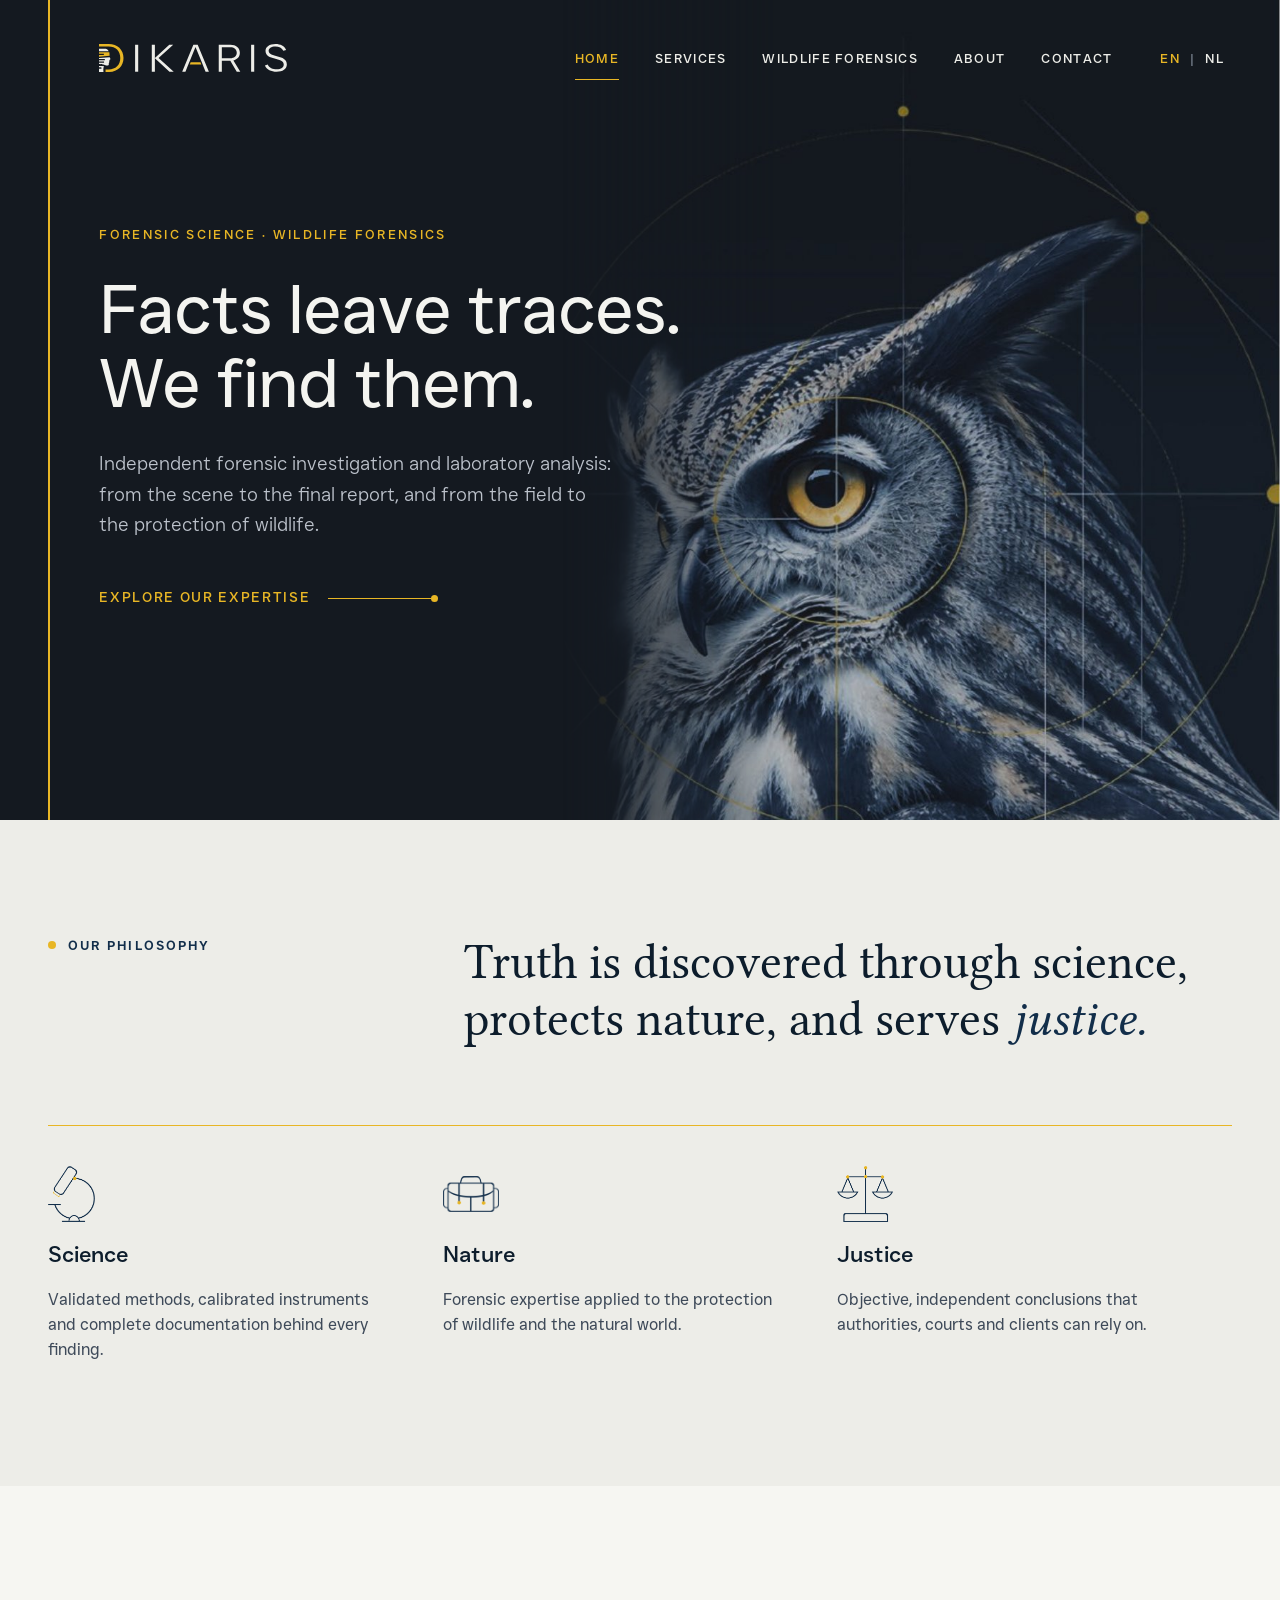
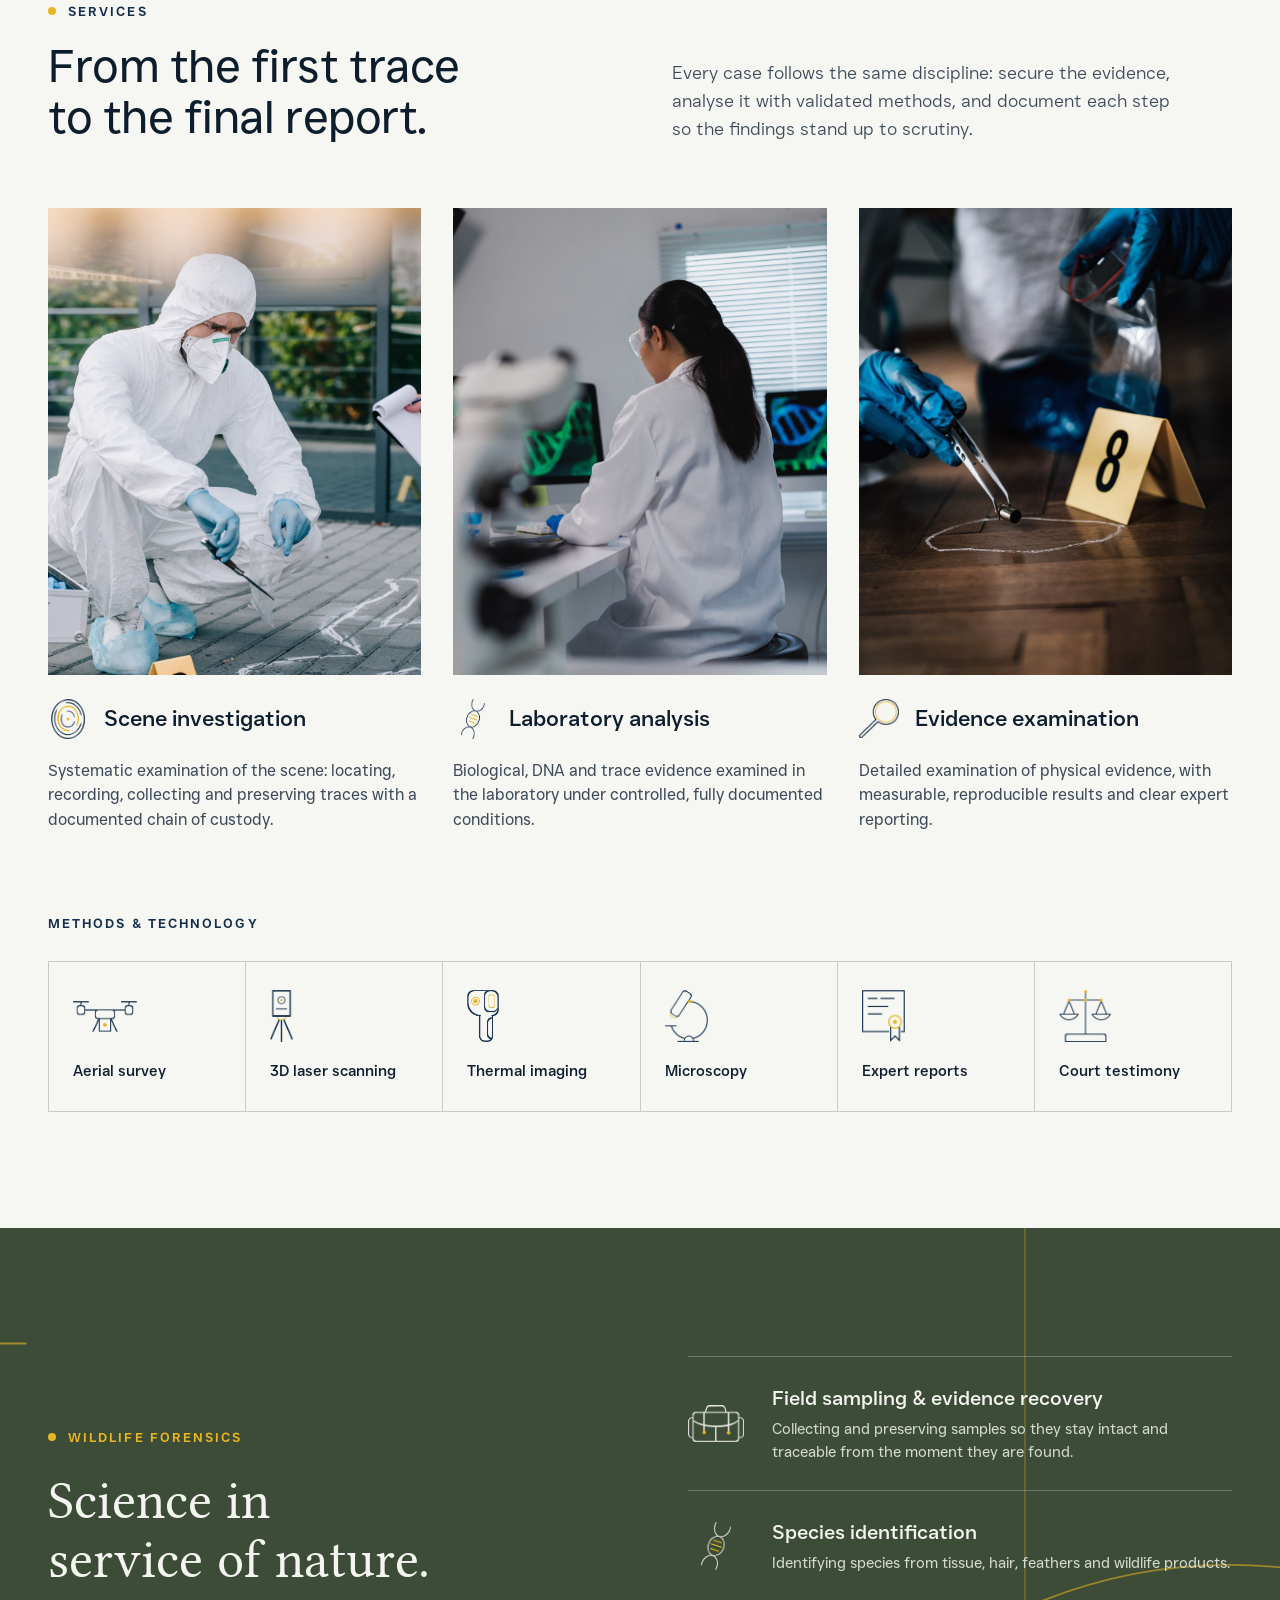
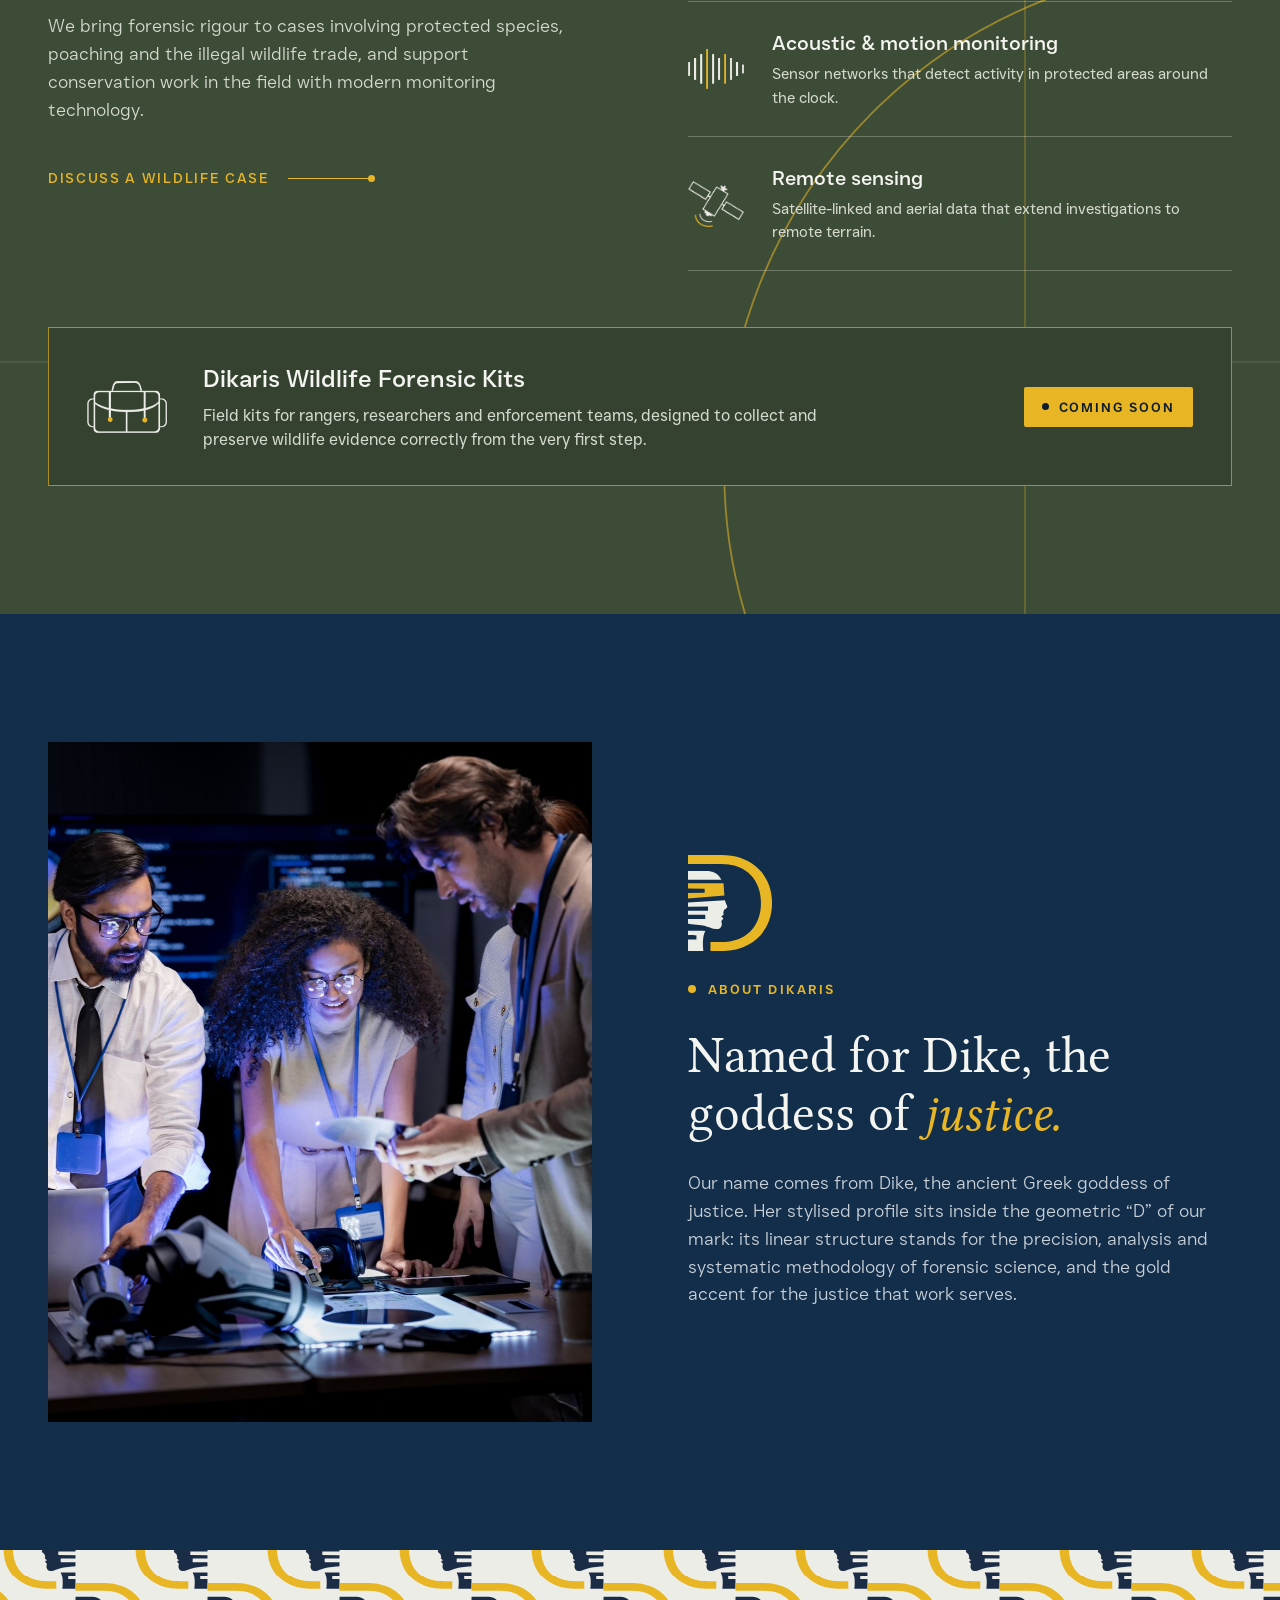
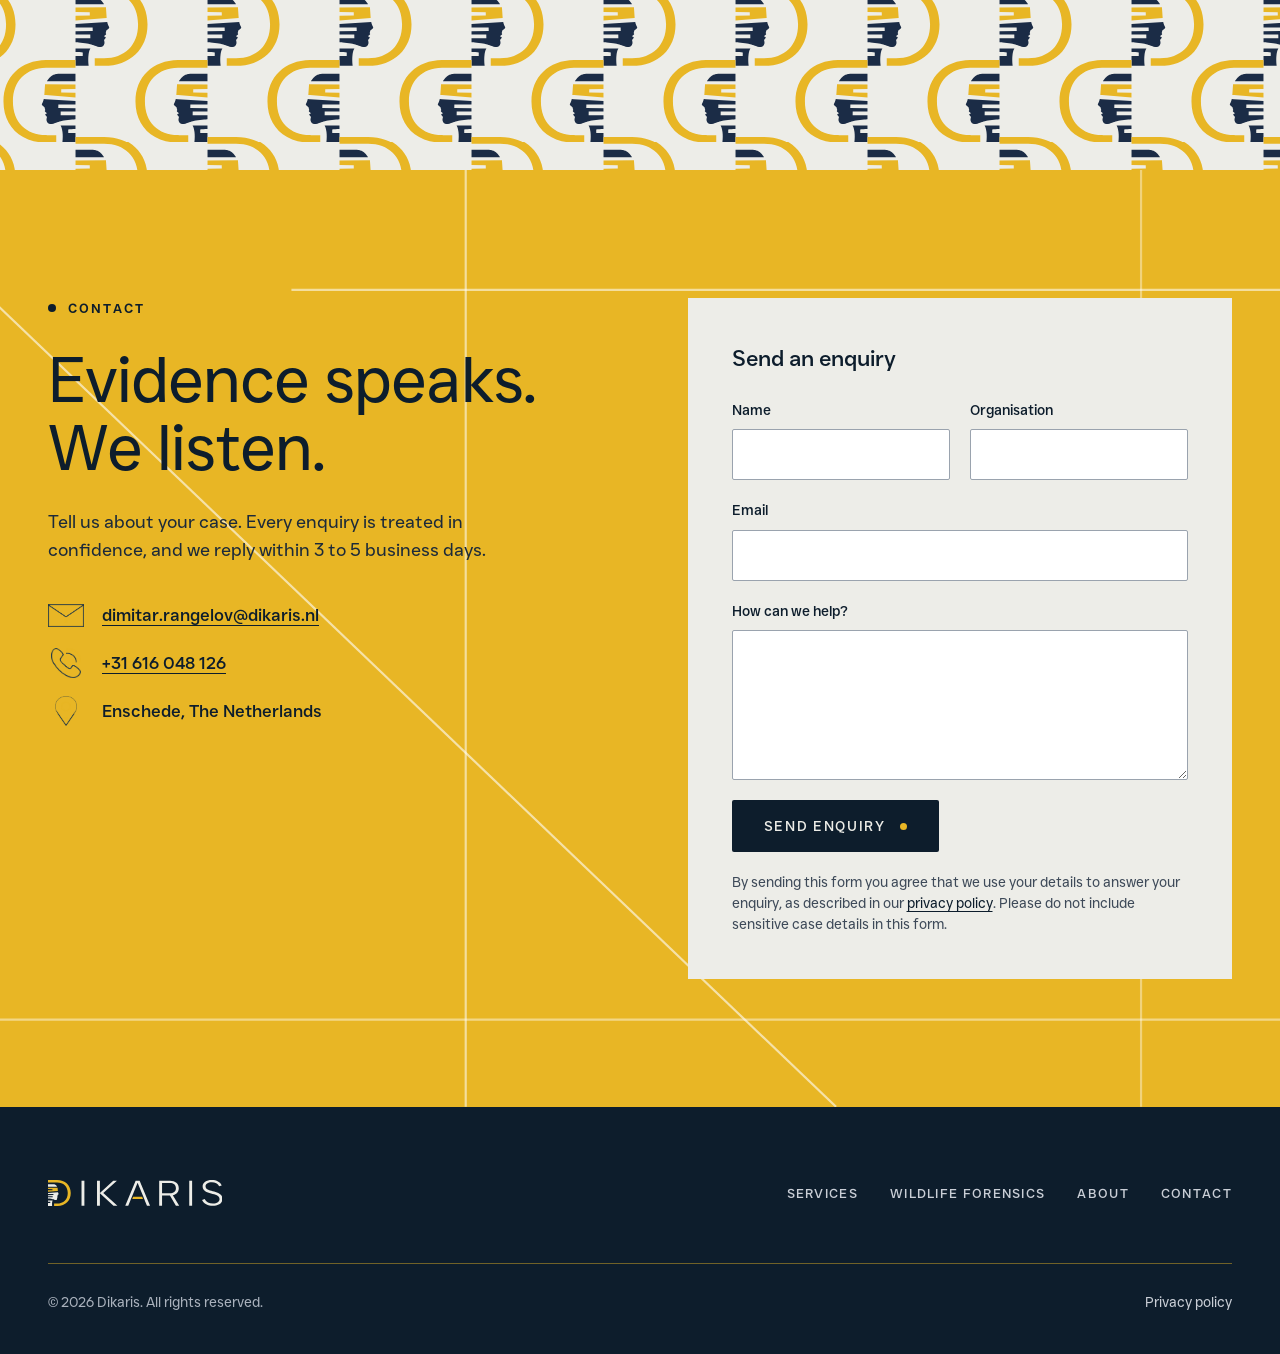
==== commit 88c7a87c: "chore: adding proper fonts + fix: scalling" ====
--- a/index.html
+++ b/index.html
@@ -13,15 +13,15 @@
 <link rel="alternate" hreflang="en" href="https://dikaris.nl/">
 <link rel="alternate" hreflang="nl" href="https://dikaris.nl/nl/">
 <link rel="alternate" hreflang="x-default" href="https://dikaris.nl/">
+<link rel="canonical" href="https://dikaris.nl/">
+<meta property="og:url" content="https://dikaris.nl/">
+<meta property="og:locale" content="en_GB">
 <link rel="icon" href="favicon.svg" type="image/svg+xml">
-<!-- Fonts: loaded from Google Fonts. To host them yourself, see README.txt, then delete the next 3 lines. -->
-<link rel="preconnect" href="https://fonts.googleapis.com">
-<link rel="preconnect" href="https://fonts.gstatic.com" crossorigin>
-<link rel="stylesheet" href="https://fonts.googleapis.com/css2?family=Hanken+Grotesk:wght@300;400;500;600&amp;family=Libertinus+Serif:ital,wght@0,400;0,600;1,400&amp;display=swap">
 <link rel="stylesheet" href="assets/css/styles.css">
+<script type="application/ld+json">{"@context":"https://schema.org","@type":"ProfessionalService","name":"Dikaris","url":"https://dikaris.nl/","logo":"https://dikaris.nl/favicon.svg","image":"https://dikaris.nl/assets/img/og-image.jpg","description":"Independent forensic investigation, laboratory analysis and wildlife forensics.","email":"dimitar.rangelov@dikaris.nl","telephone":"+31616048126","address":{"@type":"PostalAddress","addressLocality":"Enschede","addressCountry":"NL"},"areaServed":"NL","knowsLanguage":["en","nl"]}</script>
 </head>
 <body>
-<div style="background: #EDEDE8; color: #0D1D2C; font-family: 'Hanken Grotesk', 'Helvetica Neue', Arial, sans-serif; font-weight: 400; line-height: 1.55; -webkit-font-smoothing: antialiased">
+<div style="background: #EDEDE8; color: #0D1D2C; font-family: 'JUST Sans', 'Helvetica Neue', Arial, sans-serif; font-weight: 400; line-height: 1.55; -webkit-font-smoothing: antialiased">
 
 <section id="home" style="position: relative; background: #141920; color: #EDEDE8; overflow: hidden; min-height: 820px; display: flex; flex-direction: column">
 <img class="hero-owl" src="assets/img/hero-owl.jpg" alt="" style="position: absolute; top: 0; right: 0; height: 100%; width: min(56%, 820px); object-fit: cover; object-position: 30% 16%">
--- a/assets/css/styles.css
+++ b/assets/css/styles.css
@@ -1,12 +1,14 @@
 /* Dikaris website styles.
    Most layout styles are inline in the HTML. This file holds the shared rules. */
 
-/* Self-hosted fonts (optional): see README.txt. Remove the comment markers once the .woff2 files are in assets/fonts/.
-@font-face{font-family:"Hanken Grotesk";font-style:normal;font-weight:300 600;font-display:swap;src:url(../fonts/hanken-grotesk-latin.woff2) format("woff2")}
+/* Self-hosted fonts: JUST Sans (licensed) and Libertinus Serif (OFL). */
+@font-face{font-family:"JUST Sans";font-style:normal;font-weight:300;font-display:swap;src:url(../fonts/just-sans-300.woff2) format("woff2")}
+@font-face{font-family:"JUST Sans";font-style:normal;font-weight:400;font-display:swap;src:url(../fonts/just-sans-400.woff2) format("woff2")}
+@font-face{font-family:"JUST Sans";font-style:normal;font-weight:500;font-display:swap;src:url(../fonts/just-sans-500.woff2) format("woff2")}
+@font-face{font-family:"JUST Sans";font-style:normal;font-weight:600;font-display:swap;src:url(../fonts/just-sans-600.woff2) format("woff2")}
 @font-face{font-family:"Libertinus Serif";font-style:normal;font-weight:400;font-display:swap;src:url(../fonts/libertinus-serif-400.woff2) format("woff2")}
 @font-face{font-family:"Libertinus Serif";font-style:italic;font-weight:400;font-display:swap;src:url(../fonts/libertinus-serif-400-italic.woff2) format("woff2")}
 @font-face{font-family:"Libertinus Serif";font-style:normal;font-weight:600;font-display:swap;src:url(../fonts/libertinus-serif-600.woff2) format("woff2")}
-*/
 
 html{scroll-behavior:smooth}
 @media (prefers-reduced-motion:reduce){html{scroll-behavior:auto}}
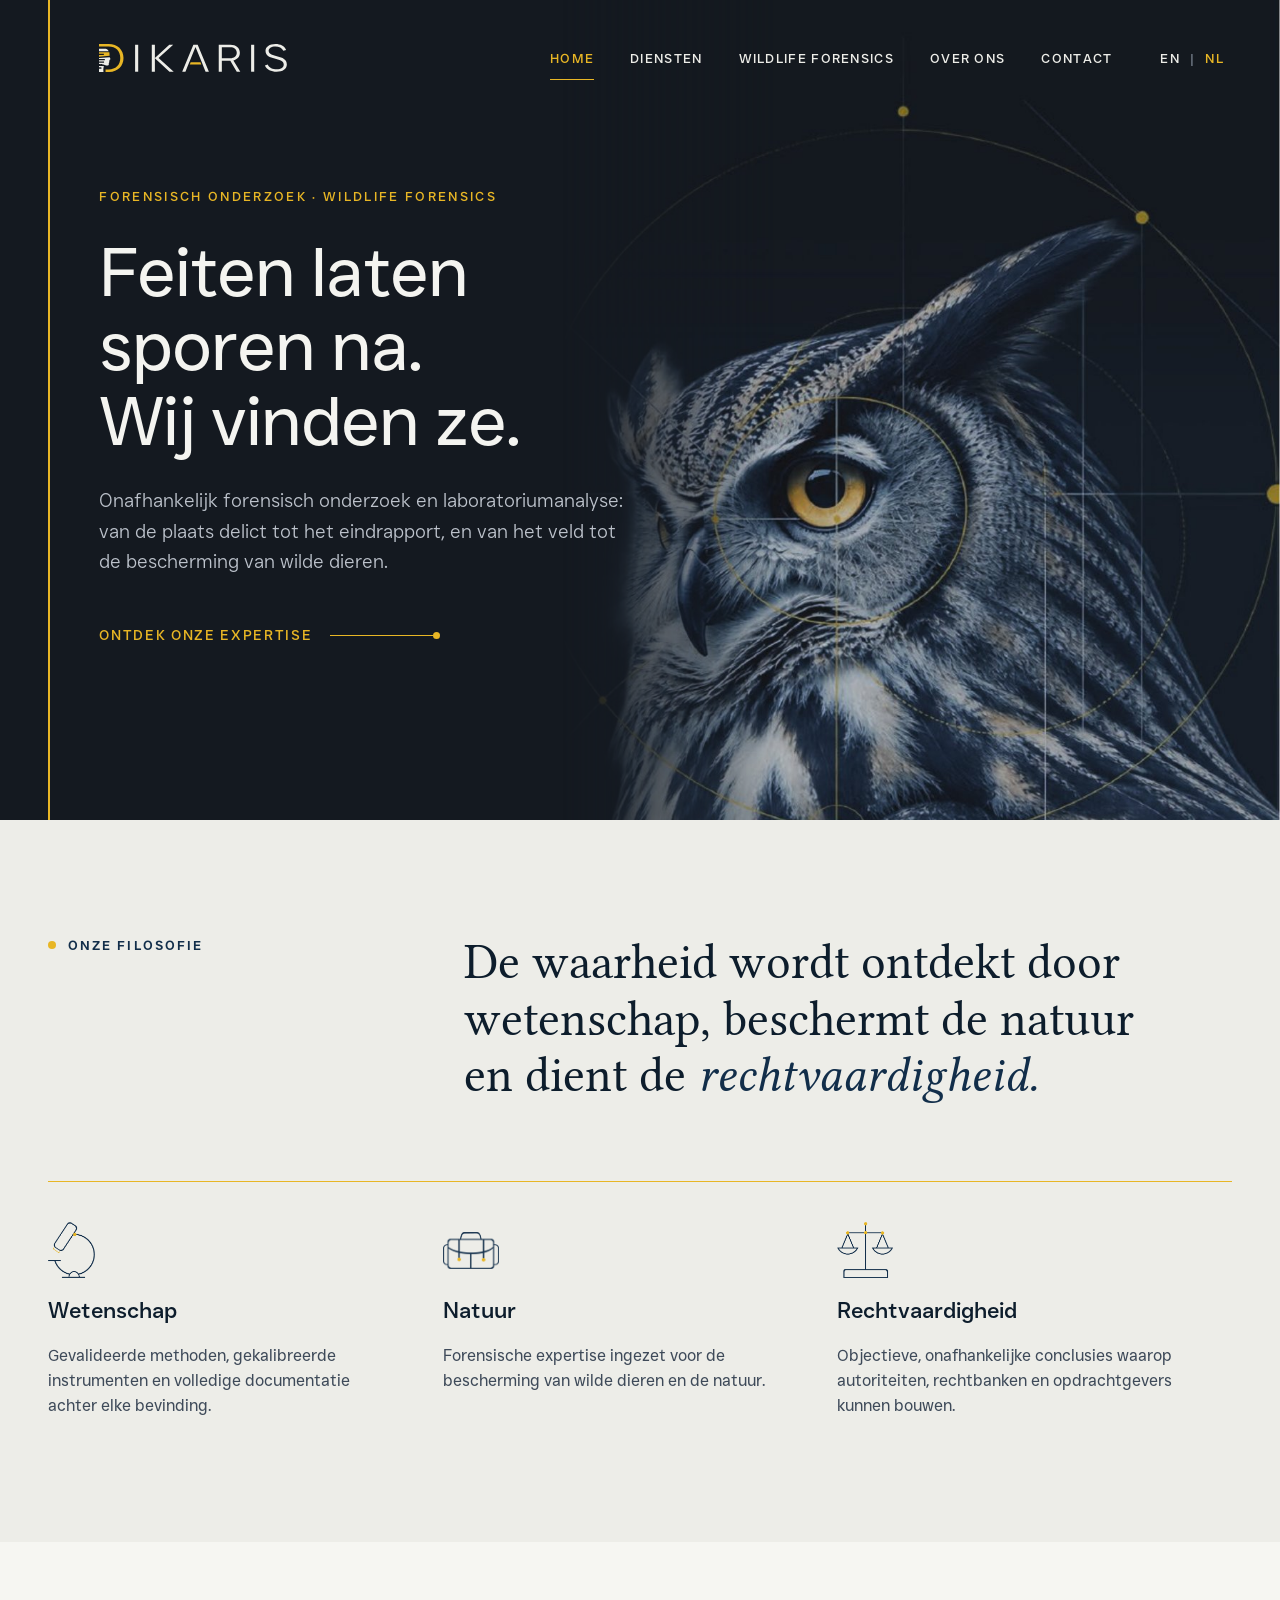
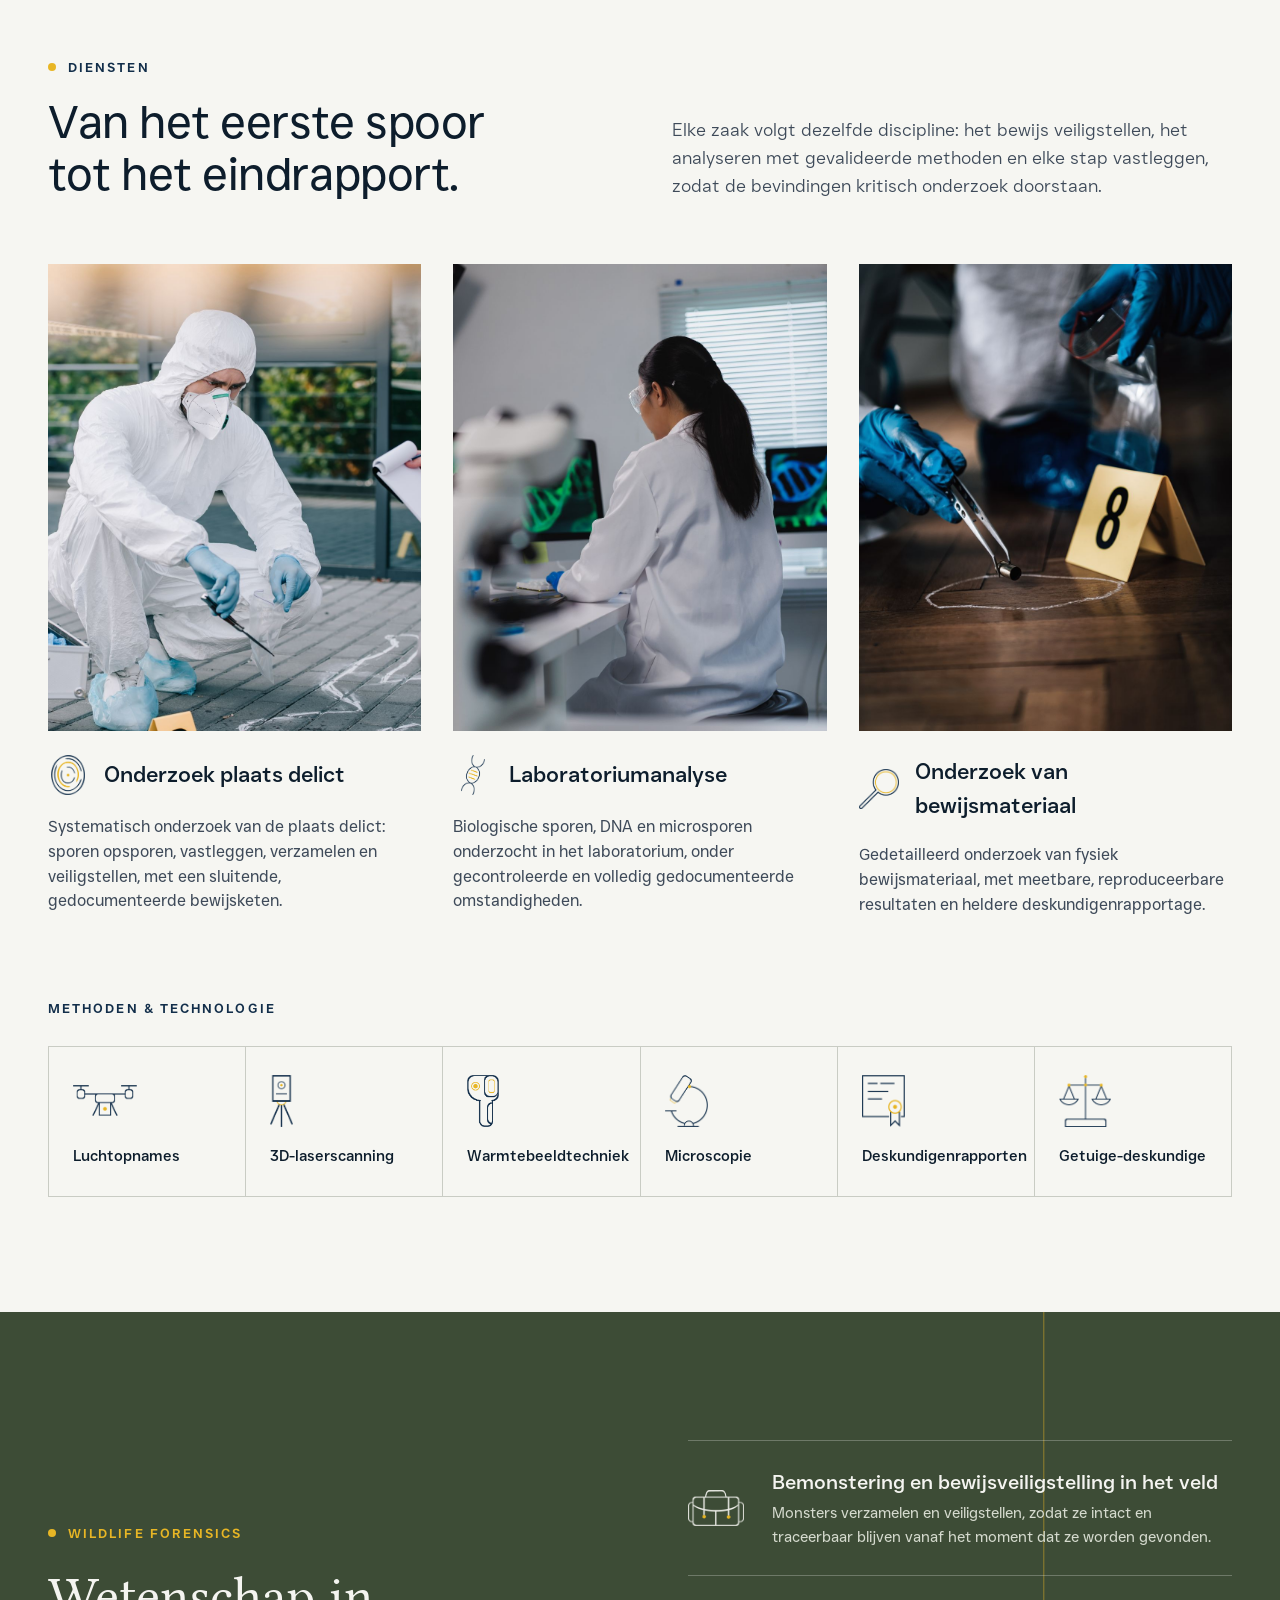
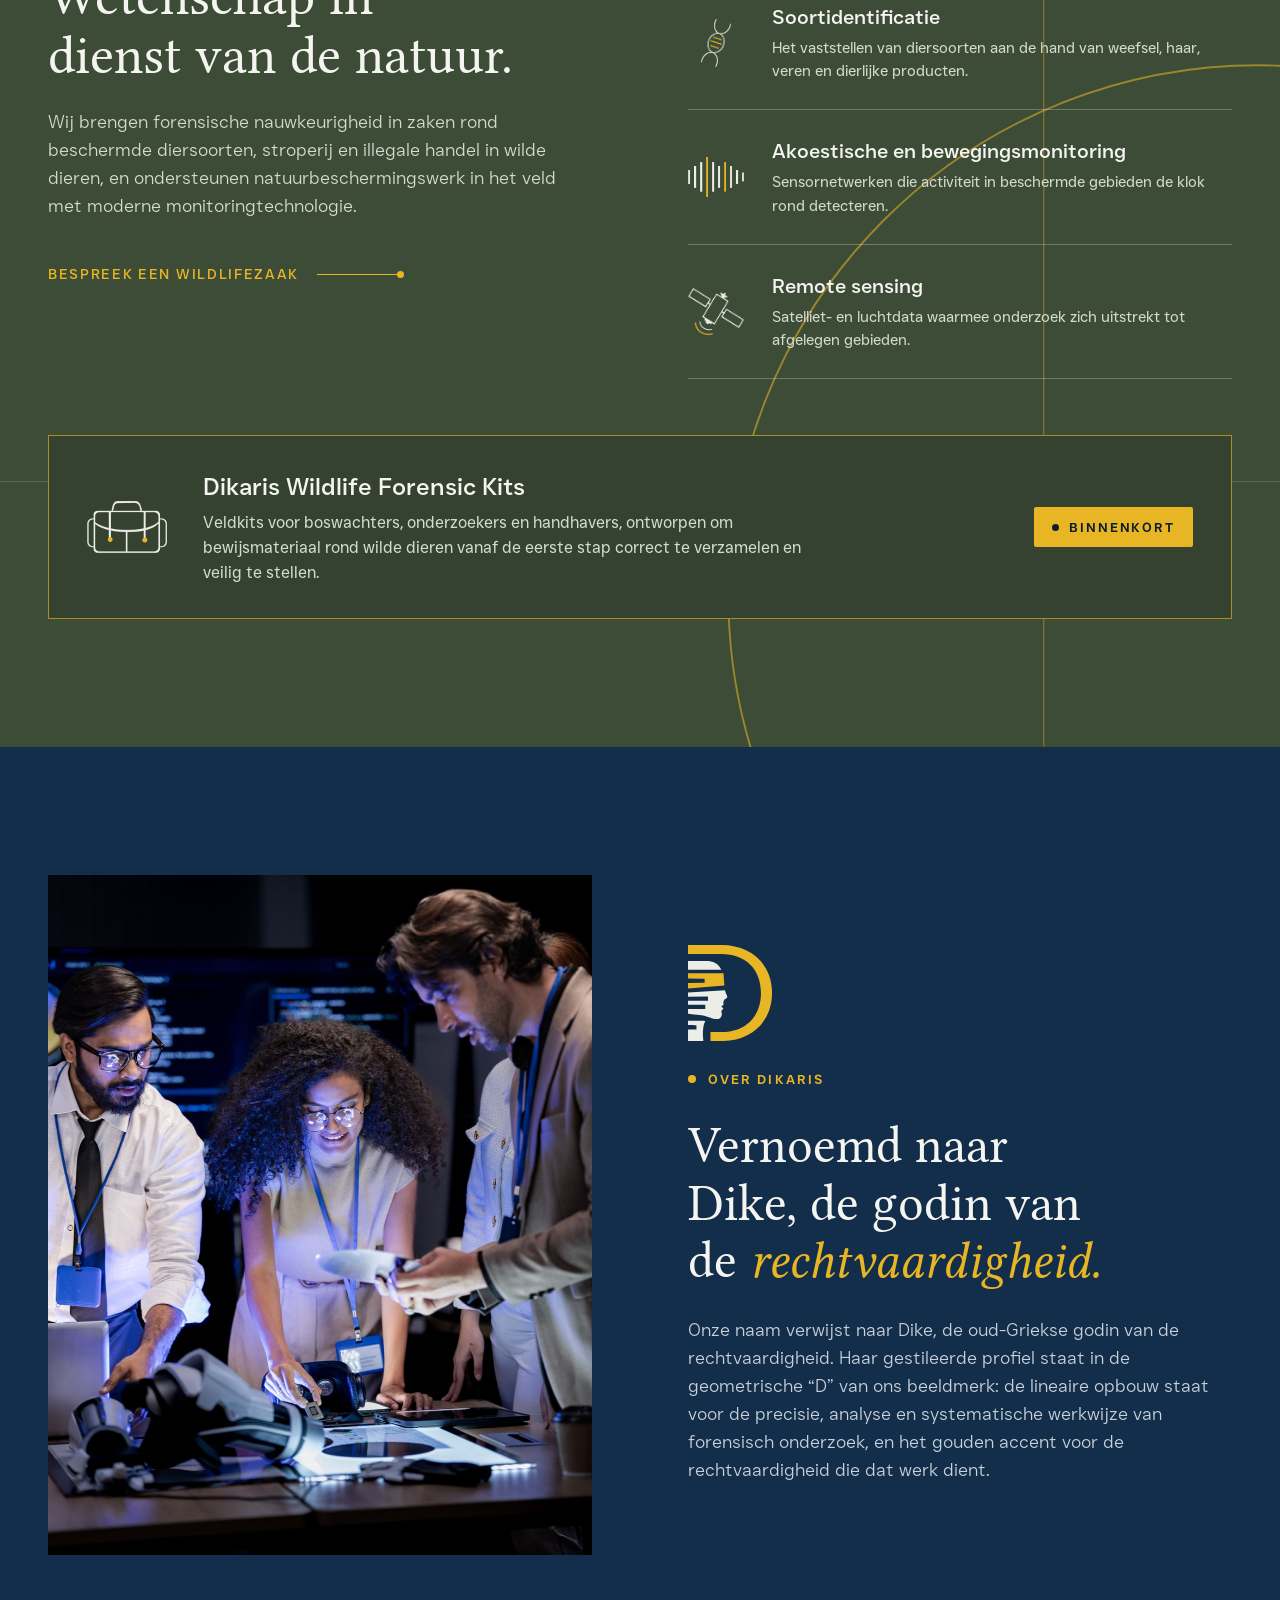
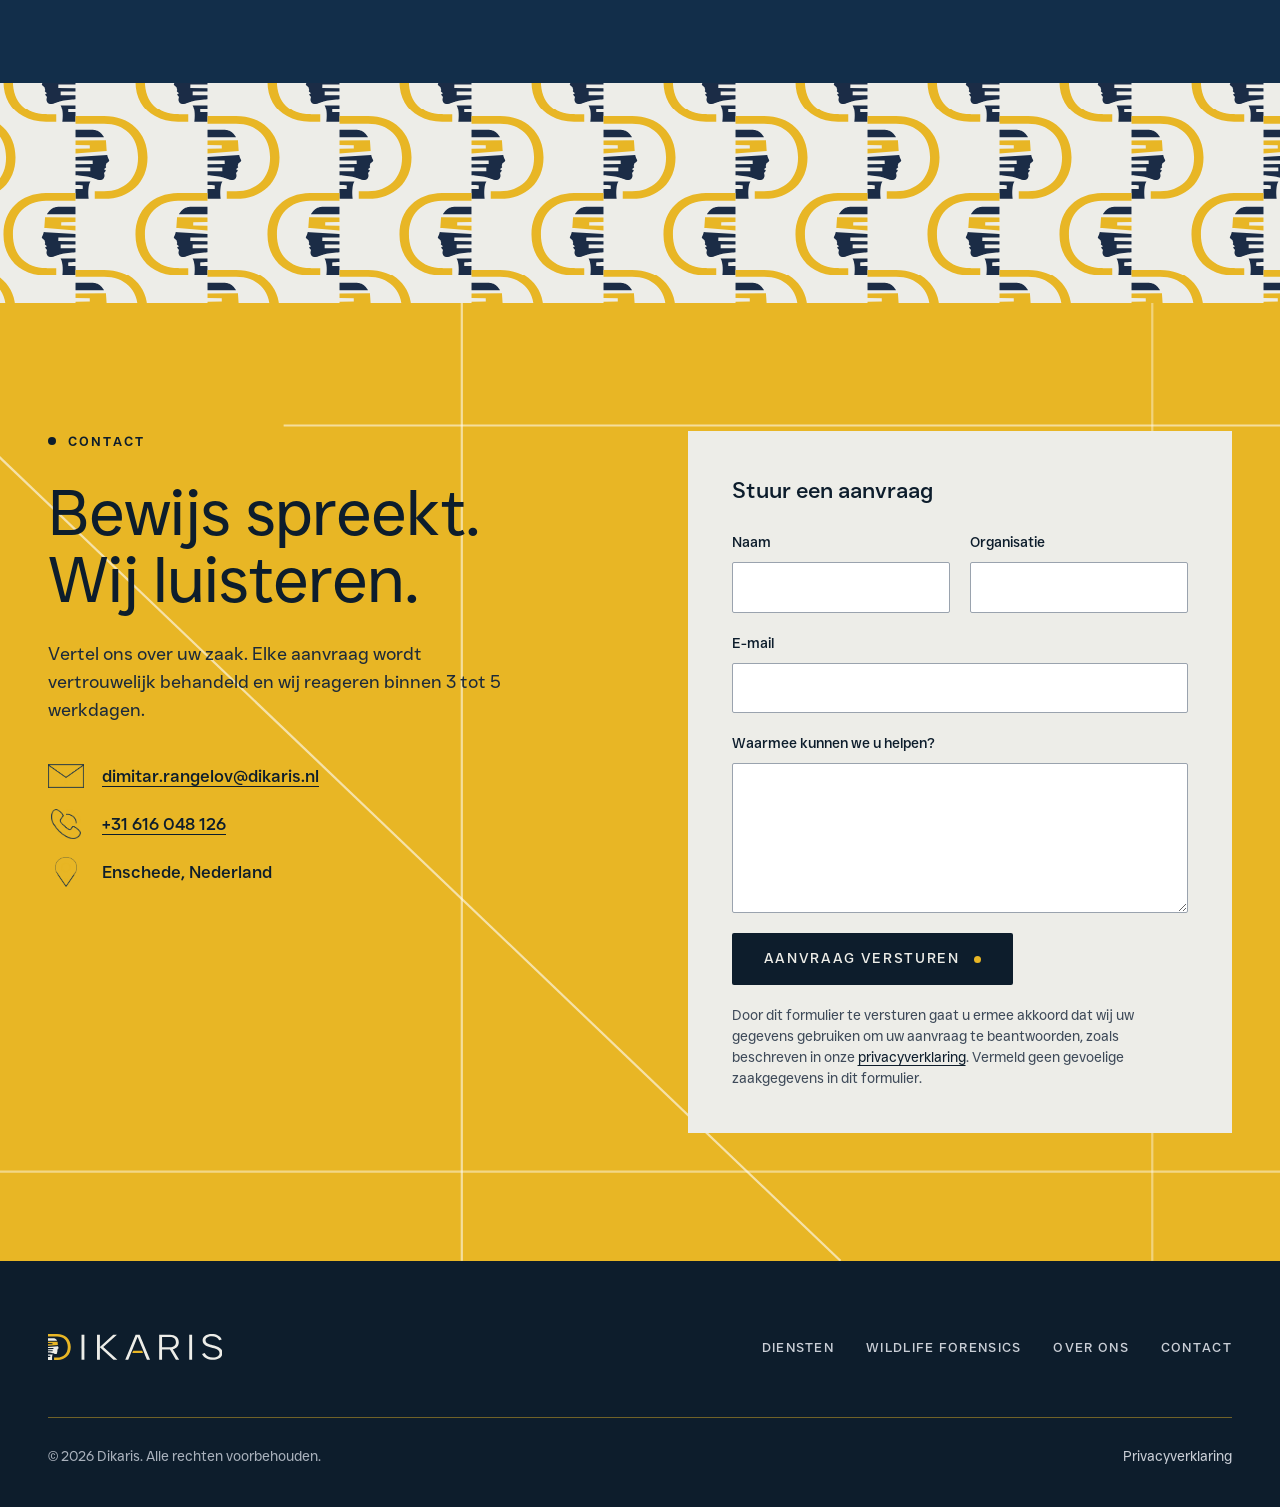
==== commit 4e52bc91: "feat: Dutch default, English under /en/" ====
--- a/index.html
+++ b/index.html
@@ -1,21 +1,21 @@
 <!doctype html>
-<html lang="en">
+<html lang="nl">
 <head>
 <meta charset="utf-8">
 <meta name="viewport" content="width=device-width, initial-scale=1">
-<title>Dikaris | Forensic Science &amp; Wildlife Forensics</title>
-<meta name="description" content="Dikaris: independent forensic investigation, laboratory analysis and wildlife forensics. Based in Enschede, The Netherlands.">
+<title>Dikaris | Forensisch onderzoek &amp; Wildlife Forensics</title>
+<meta name="description" content="Dikaris: onafhankelijk forensisch onderzoek, laboratoriumanalyse en wildlife forensics. Gevestigd in Enschede, Nederland.">
 <meta name="theme-color" content="#141920">
-<meta property="og:title" content="Dikaris | Forensic Science &amp; Wildlife Forensics">
-<meta property="og:description" content="Dikaris: independent forensic investigation, laboratory analysis and wildlife forensics. Based in Enschede, The Netherlands.">
+<meta property="og:title" content="Dikaris | Forensisch onderzoek &amp; Wildlife Forensics">
+<meta property="og:description" content="Dikaris: onafhankelijk forensisch onderzoek, laboratoriumanalyse en wildlife forensics. Gevestigd in Enschede, Nederland.">
 <meta property="og:type" content="website">
 <meta property="og:image" content="https://dikaris.nl/assets/img/og-image.jpg">
-<link rel="alternate" hreflang="en" href="https://dikaris.nl/">
-<link rel="alternate" hreflang="nl" href="https://dikaris.nl/nl/">
+<link rel="alternate" hreflang="en" href="https://dikaris.nl/en/">
+<link rel="alternate" hreflang="nl" href="https://dikaris.nl/">
 <link rel="alternate" hreflang="x-default" href="https://dikaris.nl/">
 <link rel="canonical" href="https://dikaris.nl/">
 <meta property="og:url" content="https://dikaris.nl/">
-<meta property="og:locale" content="en_GB">
+<meta property="og:locale" content="nl_NL">
 <link rel="icon" href="favicon.svg" type="image/svg+xml">
 <link rel="stylesheet" href="assets/css/styles.css">
 <script type="application/ld+json">{"@context":"https://schema.org","@type":"ProfessionalService","name":"Dikaris","url":"https://dikaris.nl/","logo":"https://dikaris.nl/favicon.svg","image":"https://dikaris.nl/assets/img/og-image.jpg","description":"Independent forensic investigation, laboratory analysis and wildlife forensics.","email":"dimitar.rangelov@dikaris.nl","telephone":"+31616048126","address":{"@type":"PostalAddress","addressLocality":"Enschede","addressCountry":"NL"},"areaServed":"NL","knowsLanguage":["en","nl"]}</script>
@@ -32,47 +32,47 @@
 <svg role="img" aria-label="Dikaris" viewBox="40 154.7 748.8 111.6" style="height: 28px; width: auto; display: block"><path fill="#E8B625" d="M 78.76 154.71 L 40.03 154.71 L 40.03 165.07 L 78.76 165.07 C 106.42 165.07 124.84 182.29 124.84 210.52 C 124.84 238.75 106.42 255.98 78.76 255.98 L 66.10 255.98 L 66.10 266.34 L 78.76 266.34 C 113.64 266.34 137.68 244.02 137.68 210.52 C 137.68 177.03 113.64 154.71 78.76 154.71 "></path><path fill="#EDEDE8" d="M 78.69 183.38 L 40.03 183.38 L 40.03 173.20 L 62.91 173.20 C 62.91 173.20 69.15 173.29 73.11 176.53 C 77.06 179.76 78.69 183.38 78.69 183.38 "></path><path fill="#EDEDE8" d="M 57.56 236.69 C 53.24 235.74 40.03 234.49 40.03 234.49 L 40.03 229.16 L 60.14 229.24 L 60.06 224.29 L 40.03 224.29 L 40.03 219.64 L 63.36 219.46 L 63.23 214.63 L 40.03 214.80 L 40.03 210.01 L 83.03 207.41 C 83.03 207.41 83.83 211.38 85.40 213.56 C 87 215.74 82.23 218.04 82.23 218.04 C 82.23 218.04 80.26 222.66 81.46 223.13 C 82.63 223.60 78.69 226.37 78.69 226.37 C 78.69 226.37 81.58 227.68 81.07 228.50 C 80.28 229.76 78.69 231.46 78.69 231.46 C 78.69 231.46 79.45 234.01 79.35 235.62 C 79.30 236.55 78.85 238.29 77.44 239.5 C 75.59 241.08 73.72 241.01 69.96 240.49 C 69.46 240.42 68.97 240.30 68.49 240.13 C 66.36 239.39 60.02 237.23 57.56 236.69 "></path><path fill="#E8B625" d="M 82.29 201.72 L 40.03 205.13 L 40.03 198.74 L 59.39 198.64 L 59.32 193.99 L 40.03 193.73 L 40.03 187.60 L 81.28 187.50 ZM 82.29 201.72 "></path><path fill="#EDEDE8" d="M 60.37 243.08 C 60.37 243.08 58.55 244.65 57.65 251.80 C 56.75 258.95 57.91 266.34 57.91 266.34 L 40.03 266.34 L 40.03 253.05 C 44.92 253.12 49.71 253.19 49.82 253.19 C 49.82 250.95 49.86 250.52 49.86 248.30 C 47.68 248.25 43.80 248.03 40.03 247.80 L 40.03 242.85 C 46.67 242.83 54.83 242.85 60.37 243.08 "></path><path fill="#EDEDE8" d="M 183.87 157.78 L 196.22 157.78 L 196.22 265.19 L 183.87 265.19 ZM 183.87 157.78 "></path><path fill="#EDEDE8" d="M 250.42 265.19 L 250.42 157.78 L 262.77 157.78 L 262.77 210.10 L 320.16 157.78 L 335.81 157.78 L 277.38 210.41 L 337.90 265.19 L 321.03 265.19 L 262.77 211.79 L 262.77 265.19 ZM 250.42 265.19 "></path><path fill="#EDEDE8" d="M 529.63 211.64 L 563.19 211.64 C 578.67 211.64 589.10 203.96 589.10 189.85 C 589.10 175.88 578.67 167.75 563.19 167.75 L 529.63 167.75 ZM 517.28 265.19 L 517.28 157.78 L 563.71 157.78 C 586.32 157.78 601.45 169.75 601.45 190.00 C 601.45 206.11 591.37 216.70 575.71 220.08 L 603.19 265.19 L 589.10 265.19 L 563.37 221.30 L 529.63 221.30 L 529.63 265.19 ZM 517.28 265.19 "></path><path fill="#EDEDE8" d="M 646.30 157.78 L 658.65 157.78 L 658.65 265.19 L 646.30 265.19 ZM 646.30 157.78 "></path><path fill="#EDEDE8" d="M 701.29 240.18 L 712.42 236.34 C 718.51 249.85 732.94 255.52 747.90 255.52 C 766.68 255.52 776.42 247.55 776.42 236.34 C 776.42 206.57 703.72 222.69 703.72 182.02 C 703.72 165.76 719.37 154.71 743.55 154.71 C 763.37 154.71 779.55 162.84 785.81 178.34 L 774.68 182.02 C 769.81 170.05 757.11 164.37 743.55 164.37 C 725.81 164.37 716.25 172.20 716.25 182.02 C 716.25 211.17 788.76 195.06 788.76 236.34 C 788.76 254.45 772.07 265.19 747.90 265.19 C 726.68 265.19 708.07 256.60 701.29 240.18 "></path><path fill="#EDEDE8" d="M 433.37 157.78 L 416.15 157.78 L 371.63 265.19 L 384.5 265.19 L 393.58 242.64 L 393.67 242.41 L 394.76 239.71 L 394.77 239.71 L 401.49 223.31 L 401.50 223.31 L 424.15 167.44 L 425.02 167.44 L 448.08 223.91 L 448.10 223.91 L 456.02 243.25 L 455.87 243.25 L 464.85 265.19 L 478.06 265.19 ZM 433.37 157.78 "></path><path fill="#E8B625" d="M 401.74 236.70 L 447.95 236.70 L 444.31 227.03 L 405.38 227.03 ZM 401.74 236.70 "></path></svg>
 </a>
 <div class="nav-desktop" style="display: flex; align-items: center; gap: 16px 40px; flex-wrap: wrap">
-<nav aria-label="Main">
+<nav aria-label="Hoofdmenu">
 <ul style="display: flex; flex-wrap: wrap; gap: 8px 36px; list-style: none; margin: 0; padding: 0; font-size: 13px; font-weight: 500; letter-spacing: 0.1em; text-transform: uppercase">
 <li><a href="#home" aria-current="page" style="display: inline-flex; align-items: center; min-height: 44px; color: #E8B625; text-decoration: none; box-shadow: inset 0 -1px 0 #E8B625">Home</a></li>
-<li><a class="nav-link" href="#expertise" style="display: inline-flex; align-items: center; min-height: 44px">Services</a></li>
+<li><a class="nav-link" href="#expertise" style="display: inline-flex; align-items: center; min-height: 44px">Diensten</a></li>
 <li><a class="nav-link" href="#wildlife" style="display: inline-flex; align-items: center; min-height: 44px">Wildlife Forensics</a></li>
-<li><a class="nav-link" href="#about" style="display: inline-flex; align-items: center; min-height: 44px">About</a></li>
+<li><a class="nav-link" href="#about" style="display: inline-flex; align-items: center; min-height: 44px">Over ons</a></li>
 <li><a class="nav-link" href="#contact" style="display: inline-flex; align-items: center; min-height: 44px">Contact</a></li>
 </ul>
 </nav>
-<div role="group" aria-label="Language" style="display: flex; align-items: center; gap: 2px; font-size: 13px; font-weight: 500; letter-spacing: 0.1em">
-<span aria-current="true" style="display: inline-flex; align-items: center; min-height: 44px; padding: 0 8px; color: #E8B625">EN</span>
+<div role="group" aria-label="Taal" style="display: flex; align-items: center; gap: 2px; font-size: 13px; font-weight: 500; letter-spacing: 0.1em">
+<a class="nav-link" href="en/index.html" lang="en" aria-label="English" style="display: inline-flex; align-items: center; min-height: 44px; padding: 0 8px">EN</a>
 <span aria-hidden="true" style="color: #6B7480">|</span>
-<a class="nav-link" href="nl/index.html" lang="nl" aria-label="Nederlands" style="display: inline-flex; align-items: center; min-height: 44px; padding: 0 8px">NL</a>
-</div>
-</div>
-<button class="menu-btn" type="button" aria-expanded="false" aria-controls="mobile-menu" aria-label="Open menu" data-label-open="Close menu" data-label-closed="Open menu" style="display: none; align-items: center; justify-content: center; width: 48px; height: 48px; padding: 0; background: transparent; border: 1px solid rgba(237, 237, 232, 0.35); border-radius: 2px; color: #EDEDE8; cursor: pointer">
+<span aria-current="true" style="display: inline-flex; align-items: center; min-height: 44px; padding: 0 8px; color: #E8B625">NL</span>
+</div>
+</div>
+<button class="menu-btn" type="button" aria-expanded="false" aria-controls="mobile-menu" aria-label="Menu openen" data-label-open="Menu sluiten" data-label-closed="Menu openen" style="display: none; align-items: center; justify-content: center; width: 48px; height: 48px; padding: 0; background: transparent; border: 1px solid rgba(237, 237, 232, 0.35); border-radius: 2px; color: #EDEDE8; cursor: pointer">
 <span class="icon-close" hidden><svg aria-hidden="true" width="20" height="20" viewBox="0 0 20 20" fill="none" stroke="#E8B625" stroke-width="1.6"><path d="M4 4l12 12M16 4 4 16"></path></svg></span>
 <span class="icon-open"><svg aria-hidden="true" width="22" height="16" viewBox="0 0 22 16" fill="none" stroke="#EDEDE8" stroke-width="1.6"><path d="M1 2h20M1 8h20M1 14h14"></path></svg></span>
 </button>
 </header>
-<nav id="mobile-menu" hidden aria-label="Mobile" style="position: relative; z-index: 2; display: flex; flex-direction: column; gap: 20px; padding: 0 0 32px clamp(24px, 4vw, 56px)">
+<nav id="mobile-menu" hidden aria-label="Mobiel menu" style="position: relative; z-index: 2; display: flex; flex-direction: column; gap: 20px; padding: 0 0 32px clamp(24px, 4vw, 56px)">
 <ul style="list-style: none; margin: 0; padding: 0; display: flex; flex-direction: column; border-top: 1px solid rgba(237, 237, 232, 0.18)">
 <li><a class="menu-link" href="#home" style="color: #E8B625">Home</a></li>
-<li><a class="menu-link" href="#expertise">Services</a></li>
+<li><a class="menu-link" href="#expertise">Diensten</a></li>
 <li><a class="menu-link" href="#wildlife">Wildlife Forensics</a></li>
-<li><a class="menu-link" href="#about">About</a></li>
+<li><a class="menu-link" href="#about">Over ons</a></li>
 <li><a class="menu-link" href="#contact">Contact</a></li>
 </ul>
-<div role="group" aria-label="Language" style="display: flex; align-items: center; gap: 2px; font-size: 14px; font-weight: 500; letter-spacing: 0.1em">
-<span aria-current="true" style="display: inline-flex; align-items: center; min-height: 44px; padding: 0 12px 0 0; color: #E8B625">EN</span>
+<div role="group" aria-label="Taal" style="display: flex; align-items: center; gap: 2px; font-size: 14px; font-weight: 500; letter-spacing: 0.1em">
+<a class="nav-link" href="en/index.html" lang="en" aria-label="English" style="display: inline-flex; align-items: center; min-height: 44px; padding: 0 12px 0 0">EN</a>
 <span aria-hidden="true" style="color: #6B7480">|</span>
-<a class="nav-link" href="nl/index.html" lang="nl" aria-label="Nederlands" style="display: inline-flex; align-items: center; min-height: 44px; padding: 0 12px">NL</a>
+<span aria-current="true" style="display: inline-flex; align-items: center; min-height: 44px; padding: 0 12px; color: #E8B625">NL</span>
 </div>
 </nav>
 
 <div style="flex: 1; display: flex; align-items: center; padding: 48px 0 140px clamp(24px, 4vw, 56px)">
-<div style="max-width: 640px; display: flex; flex-direction: column; gap: 28px">
-<p style="margin: 0; font-size: 13px; font-weight: 500; letter-spacing: 0.18em; text-transform: uppercase; color: #E8B625">Forensic science · Wildlife forensics</p>
-<h1 style="margin: 0; font-size: clamp(32px, 5.4vw, 78px); font-weight: 400; line-height: 1.08; letter-spacing: -0.015em; color: #F4F4F0; text-wrap: balance">Facts leave traces.<br>We find them.</h1>
-<p style="margin: 0; max-width: 520px; font-size: 19px; font-weight: 300; line-height: 1.6; color: #BCC2CB">Independent forensic investigation and laboratory analysis: from the scene to the final report, and from the field to the protection of wildlife.</p>
-<a href="#expertise" style="display: inline-flex; align-items: center; gap: 18px; align-self: flex-start; min-height: 44px; margin-top: 8px; color: #E8B625; text-decoration: none; font-size: 14px; font-weight: 500; letter-spacing: 0.12em; text-transform: uppercase; white-space: nowrap">Explore our expertise<span aria-hidden="true" style="display: flex; align-items: center"><span style="display: block; width: clamp(40px, 8vw, 120px); height: 1px; background: #E8B625"></span><span style="display: block; width: 7px; height: 7px; border-radius: 50%; background: #E8B625"></span></span></a>
+<div style="max-width: 660px; display: flex; flex-direction: column; gap: 28px">
+<p style="margin: 0; font-size: 13px; font-weight: 500; letter-spacing: 0.18em; text-transform: uppercase; color: #E8B625">Forensisch onderzoek · Wildlife forensics</p>
+<h1 style="margin: 0; font-size: clamp(32px, 5.4vw, 78px); font-weight: 400; line-height: 1.08; letter-spacing: -0.015em; color: #F4F4F0; text-wrap: balance">Feiten laten sporen na.<br>Wij vinden ze.</h1>
+<p style="margin: 0; max-width: 540px; font-size: 19px; font-weight: 300; line-height: 1.6; color: #BCC2CB">Onafhankelijk forensisch onderzoek en laboratoriumanalyse: van de plaats delict tot het eindrapport, en van het veld tot de bescherming van wilde dieren.</p>
+<a href="#expertise" style="display: inline-flex; align-items: center; gap: 18px; align-self: flex-start; min-height: 44px; margin-top: 8px; color: #E8B625; text-decoration: none; font-size: 14px; font-weight: 500; letter-spacing: 0.12em; text-transform: uppercase; white-space: nowrap">Ontdek onze expertise<span aria-hidden="true" style="display: flex; align-items: center"><span style="display: block; width: clamp(40px, 8vw, 120px); height: 1px; background: #E8B625"></span><span style="display: block; width: 7px; height: 7px; border-radius: 50%; background: #E8B625"></span></span></a>
 </div>
 </div>
 </div>
@@ -81,24 +81,24 @@
 <section id="philosophy" style="background: #EDEDE8; padding: clamp(72px, 9vw, 128px) 0">
 <div style="max-width: 1344px; margin: 0 auto; padding: 0 clamp(20px, 4vw, 48px); box-sizing: border-box; display: flex; flex-direction: column; gap: clamp(48px, 6vw, 88px)">
 <div style="display: grid; grid-template-columns: repeat(auto-fit, minmax(min(280px, 100%), 1fr)); gap: 32px 64px; align-items: start">
-<p style="margin: 0; display: flex; align-items: center; gap: 12px; font-size: 13px; font-weight: 600; letter-spacing: 0.16em; text-transform: uppercase; color: #122E4A"><span aria-hidden="true" style="width: 8px; height: 8px; border-radius: 50%; background: #E8B625"></span>Our philosophy</p>
-<p style="margin: 0; grid-column: span 2; font-family: 'Libertinus Serif', Georgia, 'Times New Roman', serif; font-size: clamp(32px, 3.8vw, 54px); line-height: 1.16; color: #0D1D2C; text-wrap: balance">Truth is discovered through science, protects nature, and serves <em style="font-style: italic; color: #122E4A">justice.</em></p>
+<p style="margin: 0; display: flex; align-items: center; gap: 12px; font-size: 13px; font-weight: 600; letter-spacing: 0.16em; text-transform: uppercase; color: #122E4A"><span aria-hidden="true" style="width: 8px; height: 8px; border-radius: 50%; background: #E8B625"></span>Onze filosofie</p>
+<p style="margin: 0; grid-column: span 2; font-family: 'Libertinus Serif', Georgia, 'Times New Roman', serif; font-size: clamp(32px, 3.8vw, 54px); line-height: 1.16; color: #0D1D2C; text-wrap: balance">De waarheid wordt ontdekt door wetenschap, beschermt de natuur en dient de <em style="font-style: italic; color: #122E4A">rechtvaardigheid.</em></p>
 </div>
 <div style="display: grid; grid-template-columns: repeat(auto-fit, minmax(min(300px, 100%), 1fr)); gap: 0; border-top: 1px solid #E8B625">
 <div style="display: flex; flex-direction: column; gap: 16px; padding: 40px 40px 8px 0">
 <img src="assets/img/icon-microscope.png" alt="" style="width: 56px; height: 56px; object-fit: contain; object-position: left center">
-<h2 style="margin: 0; font-size: 22px; font-weight: 500; color: #0D1D2C">Science</h2>
-<p style="margin: 0; font-size: 16px; color: #3E4A59; max-width: 340px">Validated methods, calibrated instruments and complete documentation behind every finding.</p>
+<h2 style="margin: 0; font-size: 22px; font-weight: 500; color: #0D1D2C">Wetenschap</h2>
+<p style="margin: 0; font-size: 16px; color: #3E4A59; max-width: 340px">Gevalideerde methoden, gekalibreerde instrumenten en volledige documentatie achter elke bevinding.</p>
 </div>
 <div style="display: flex; flex-direction: column; gap: 16px; padding: 40px 40px 8px 0">
 <img src="assets/img/icon-wildlife-kit.png" alt="" style="width: 56px; height: 56px; object-fit: contain; object-position: left center">
-<h2 style="margin: 0; font-size: 22px; font-weight: 500; color: #0D1D2C">Nature</h2>
-<p style="margin: 0; font-size: 16px; color: #3E4A59; max-width: 340px">Forensic expertise applied to the protection of wildlife and the natural world.</p>
+<h2 style="margin: 0; font-size: 22px; font-weight: 500; color: #0D1D2C">Natuur</h2>
+<p style="margin: 0; font-size: 16px; color: #3E4A59; max-width: 340px">Forensische expertise ingezet voor de bescherming van wilde dieren en de natuur.</p>
 </div>
 <div style="display: flex; flex-direction: column; gap: 16px; padding: 40px 40px 8px 0">
 <img src="assets/img/icon-scales.png" alt="" style="width: 56px; height: 56px; object-fit: contain; object-position: left center">
-<h2 style="margin: 0; font-size: 22px; font-weight: 500; color: #0D1D2C">Justice</h2>
-<p style="margin: 0; font-size: 16px; color: #3E4A59; max-width: 340px">Objective, independent conclusions that authorities, courts and clients can rely on.</p>
+<h2 style="margin: 0; font-size: 22px; font-weight: 500; color: #0D1D2C">Rechtvaardigheid</h2>
+<p style="margin: 0; font-size: 16px; color: #3E4A59; max-width: 340px">Objectieve, onafhankelijke conclusies waarop autoriteiten, rechtbanken en opdrachtgevers kunnen bouwen.</p>
 </div>
 </div>
 </div>
@@ -108,48 +108,48 @@
 <div style="max-width: 1344px; margin: 0 auto; padding: 0 clamp(20px, 4vw, 48px); box-sizing: border-box; display: flex; flex-direction: column; gap: clamp(40px, 5vw, 72px)">
 <div style="display: grid; grid-template-columns: repeat(auto-fit, minmax(min(420px, 100%), 1fr)); gap: 24px 64px; align-items: end">
 <div style="display: flex; flex-direction: column; gap: 20px">
-<p style="margin: 0; display: flex; align-items: center; gap: 12px; font-size: 13px; font-weight: 600; letter-spacing: 0.16em; text-transform: uppercase; color: #122E4A"><span aria-hidden="true" style="width: 8px; height: 8px; border-radius: 50%; background: #E8B625"></span>Services</p>
-<h2 style="margin: 0; font-size: clamp(34px, 3.6vw, 52px); font-weight: 400; line-height: 1.12; letter-spacing: -0.01em; color: #0D1D2C; text-wrap: balance">From the first trace to the final report.</h2>
-</div>
-<p style="margin: 0; font-size: 18px; font-weight: 300; color: #3E4A59; max-width: 520px">Every case follows the same discipline: secure the evidence, analyse it with validated methods, and document each step so the findings stand up to scrutiny.</p>
+<p style="margin: 0; display: flex; align-items: center; gap: 12px; font-size: 13px; font-weight: 600; letter-spacing: 0.16em; text-transform: uppercase; color: #122E4A"><span aria-hidden="true" style="width: 8px; height: 8px; border-radius: 50%; background: #E8B625"></span>Diensten</p>
+<h2 style="margin: 0; font-size: clamp(34px, 3.6vw, 52px); font-weight: 400; line-height: 1.12; letter-spacing: -0.01em; color: #0D1D2C; text-wrap: balance">Van het eerste spoor tot het eindrapport.</h2>
+</div>
+<p style="margin: 0; font-size: 18px; font-weight: 300; color: #3E4A59; max-width: 540px">Elke zaak volgt dezelfde discipline: het bewijs veiligstellen, het analyseren met gevalideerde methoden en elke stap vastleggen, zodat de bevindingen kritisch onderzoek doorstaan.</p>
 </div>
 
 <div style="display: grid; grid-template-columns: repeat(auto-fit, minmax(min(340px, 100%), 1fr)); gap: 40px 32px">
 <article style="display: flex; flex-direction: column; gap: 20px">
-<img src="assets/img/photo-investigator.jpg" alt="Investigator in a protective suit examining evidence at a crime scene" style="width: 100%; aspect-ratio: 4 / 5; object-fit: cover; display: block">
+<img src="assets/img/photo-investigator.jpg" alt="Onderzoeker in beschermende kleding onderzoekt bewijsmateriaal op een plaats delict" style="width: 100%; aspect-ratio: 4 / 5; object-fit: cover; display: block">
 <div style="display: flex; align-items: center; gap: 16px; padding-top: 4px">
 <img src="assets/img/icon-fingerprint.png" alt="" style="width: 40px; height: 40px; object-fit: contain">
-<h3 style="margin: 0; font-size: 22px; font-weight: 500; color: #0D1D2C">Scene investigation</h3>
-</div>
-<p style="margin: 0; font-size: 16px; color: #3E4A59">Systematic examination of the scene: locating, recording, collecting and preserving traces with a documented chain of custody.</p>
+<h3 style="margin: 0; font-size: 22px; font-weight: 500; color: #0D1D2C">Onderzoek plaats delict</h3>
+</div>
+<p style="margin: 0; font-size: 16px; color: #3E4A59">Systematisch onderzoek van de plaats delict: sporen opsporen, vastleggen, verzamelen en veiligstellen, met een sluitende, gedocumenteerde bewijsketen.</p>
 </article>
 <article style="display: flex; flex-direction: column; gap: 20px">
-<img src="assets/img/photo-lab-dna.jpg" alt="Scientist analysing DNA structures in a laboratory" style="width: 100%; aspect-ratio: 4 / 5; object-fit: cover; display: block">
+<img src="assets/img/photo-lab-dna.jpg" alt="Wetenschapper analyseert DNA-structuren in een laboratorium" style="width: 100%; aspect-ratio: 4 / 5; object-fit: cover; display: block">
 <div style="display: flex; align-items: center; gap: 16px; padding-top: 4px">
 <img src="assets/img/icon-dna.png" alt="" style="width: 40px; height: 40px; object-fit: contain">
-<h3 style="margin: 0; font-size: 22px; font-weight: 500; color: #0D1D2C">Laboratory analysis</h3>
-</div>
-<p style="margin: 0; font-size: 16px; color: #3E4A59">Biological, DNA and trace evidence examined in the laboratory under controlled, fully documented conditions.</p>
+<h3 style="margin: 0; font-size: 22px; font-weight: 500; color: #0D1D2C">Laboratoriumanalyse</h3>
+</div>
+<p style="margin: 0; font-size: 16px; color: #3E4A59">Biologische sporen, DNA en microsporen onderzocht in het laboratorium, onder gecontroleerde en volledig gedocumenteerde omstandigheden.</p>
 </article>
 <article style="display: flex; flex-direction: column; gap: 20px">
-<img src="assets/img/photo-crime-marker.jpg" alt="Gloved hands collecting evidence with tweezers beside a numbered marker" style="width: 100%; aspect-ratio: 4 / 5; object-fit: cover; display: block">
+<img src="assets/img/photo-crime-marker.jpg" alt="Handen met handschoenen verzamelen bewijs met een pincet naast een genummerde markering" style="width: 100%; aspect-ratio: 4 / 5; object-fit: cover; display: block">
 <div style="display: flex; align-items: center; gap: 16px; padding-top: 4px">
 <img src="assets/img/icon-magnifier.png" alt="" style="width: 40px; height: 40px; object-fit: contain">
-<h3 style="margin: 0; font-size: 22px; font-weight: 500; color: #0D1D2C">Evidence examination</h3>
-</div>
-<p style="margin: 0; font-size: 16px; color: #3E4A59">Detailed examination of physical evidence, with measurable, reproducible results and clear expert reporting.</p>
+<h3 style="margin: 0; font-size: 22px; font-weight: 500; color: #0D1D2C">Onderzoek van bewijsmateriaal</h3>
+</div>
+<p style="margin: 0; font-size: 16px; color: #3E4A59">Gedetailleerd onderzoek van fysiek bewijsmateriaal, met meetbare, reproduceerbare resultaten en heldere deskundigenrapportage.</p>
 </article>
 </div>
 
 <div style="display: flex; flex-direction: column; gap: 28px; padding-top: 16px">
-<h3 style="margin: 0; font-size: 13px; font-weight: 600; letter-spacing: 0.16em; text-transform: uppercase; color: #122E4A">Methods &amp; technology</h3>
+<h3 style="margin: 0; font-size: 13px; font-weight: 600; letter-spacing: 0.16em; text-transform: uppercase; color: #122E4A">Methoden &amp; technologie</h3>
 <ul style="list-style: none; margin: 0; padding: 0; display: grid; grid-template-columns: repeat(auto-fit, minmax(min(170px, 100%), 1fr)); border-top: 1px solid #C9CCC4; border-left: 1px solid #C9CCC4">
-<li style="display: flex; flex-direction: column; align-items: flex-start; gap: 18px; padding: 28px 24px; border-right: 1px solid #C9CCC4; border-bottom: 1px solid #C9CCC4"><img src="assets/img/icon-drone.png" alt="" style="width: 64px; height: 52px; object-fit: contain; object-position: left center"><span style="font-size: 15px; font-weight: 500; color: #0D1D2C">Aerial survey</span></li>
-<li style="display: flex; flex-direction: column; align-items: flex-start; gap: 18px; padding: 28px 24px; border-right: 1px solid #C9CCC4; border-bottom: 1px solid #C9CCC4"><img src="assets/img/icon-lidar.png" alt="" style="width: 64px; height: 52px; object-fit: contain; object-position: left center"><span style="font-size: 15px; font-weight: 500; color: #0D1D2C">3D laser scanning</span></li>
-<li style="display: flex; flex-direction: column; align-items: flex-start; gap: 18px; padding: 28px 24px; border-right: 1px solid #C9CCC4; border-bottom: 1px solid #C9CCC4"><img src="assets/img/icon-thermal-camera.png" alt="" style="width: 64px; height: 52px; object-fit: contain; object-position: left center"><span style="font-size: 15px; font-weight: 500; color: #0D1D2C">Thermal imaging</span></li>
-<li style="display: flex; flex-direction: column; align-items: flex-start; gap: 18px; padding: 28px 24px; border-right: 1px solid #C9CCC4; border-bottom: 1px solid #C9CCC4"><img src="assets/img/icon-microscope.png" alt="" style="width: 64px; height: 52px; object-fit: contain; object-position: left center"><span style="font-size: 15px; font-weight: 500; color: #0D1D2C">Microscopy</span></li>
-<li style="display: flex; flex-direction: column; align-items: flex-start; gap: 18px; padding: 28px 24px; border-right: 1px solid #C9CCC4; border-bottom: 1px solid #C9CCC4"><img src="assets/img/icon-certificate.png" alt="" style="width: 64px; height: 52px; object-fit: contain; object-position: left center"><span style="font-size: 15px; font-weight: 500; color: #0D1D2C">Expert reports</span></li>
-<li style="display: flex; flex-direction: column; align-items: flex-start; gap: 18px; padding: 28px 24px; border-right: 1px solid #C9CCC4; border-bottom: 1px solid #C9CCC4"><img src="assets/img/icon-scales.png" alt="" style="width: 64px; height: 52px; object-fit: contain; object-position: left center"><span style="font-size: 15px; font-weight: 500; color: #0D1D2C">Court testimony</span></li>
+<li style="display: flex; flex-direction: column; align-items: flex-start; gap: 18px; padding: 28px 24px; border-right: 1px solid #C9CCC4; border-bottom: 1px solid #C9CCC4"><img src="assets/img/icon-drone.png" alt="" style="width: 64px; height: 52px; object-fit: contain; object-position: left center"><span style="font-size: 15px; font-weight: 500; color: #0D1D2C">Luchtopnames</span></li>
+<li style="display: flex; flex-direction: column; align-items: flex-start; gap: 18px; padding: 28px 24px; border-right: 1px solid #C9CCC4; border-bottom: 1px solid #C9CCC4"><img src="assets/img/icon-lidar.png" alt="" style="width: 64px; height: 52px; object-fit: contain; object-position: left center"><span style="font-size: 15px; font-weight: 500; color: #0D1D2C">3D-laserscanning</span></li>
+<li style="display: flex; flex-direction: column; align-items: flex-start; gap: 18px; padding: 28px 24px; border-right: 1px solid #C9CCC4; border-bottom: 1px solid #C9CCC4"><img src="assets/img/icon-thermal-camera.png" alt="" style="width: 64px; height: 52px; object-fit: contain; object-position: left center"><span style="font-size: 15px; font-weight: 500; color: #0D1D2C">Warmtebeeldtechniek</span></li>
+<li style="display: flex; flex-direction: column; align-items: flex-start; gap: 18px; padding: 28px 24px; border-right: 1px solid #C9CCC4; border-bottom: 1px solid #C9CCC4"><img src="assets/img/icon-microscope.png" alt="" style="width: 64px; height: 52px; object-fit: contain; object-position: left center"><span style="font-size: 15px; font-weight: 500; color: #0D1D2C">Microscopie</span></li>
+<li style="display: flex; flex-direction: column; align-items: flex-start; gap: 18px; padding: 28px 24px; border-right: 1px solid #C9CCC4; border-bottom: 1px solid #C9CCC4"><img src="assets/img/icon-certificate.png" alt="" style="width: 64px; height: 52px; object-fit: contain; object-position: left center"><span style="font-size: 15px; font-weight: 500; color: #0D1D2C">Deskundigenrapporten</span></li>
+<li style="display: flex; flex-direction: column; align-items: flex-start; gap: 18px; padding: 28px 24px; border-right: 1px solid #C9CCC4; border-bottom: 1px solid #C9CCC4"><img src="assets/img/icon-scales.png" alt="" style="width: 64px; height: 52px; object-fit: contain; object-position: left center"><span style="font-size: 15px; font-weight: 500; color: #0D1D2C">Getuige-deskundige</span></li>
 </ul>
 </div>
 </div>
@@ -160,37 +160,37 @@
 <div style="position: relative; max-width: 1344px; margin: 0 auto; padding: 0 clamp(20px, 4vw, 48px); box-sizing: border-box; display: grid; grid-template-columns: repeat(auto-fit, minmax(min(460px, 100%), 1fr)); gap: 56px 96px; align-items: center">
 <div style="display: flex; flex-direction: column; gap: 24px">
 <p style="margin: 0; display: flex; align-items: center; gap: 12px; font-size: 13px; font-weight: 600; letter-spacing: 0.16em; text-transform: uppercase; color: #E8B625"><span aria-hidden="true" style="width: 8px; height: 8px; border-radius: 50%; background: #E8B625"></span>Wildlife forensics</p>
-<h2 style="margin: 0; font-family: 'Libertinus Serif', Georgia, 'Times New Roman', serif; font-size: clamp(38px, 4.2vw, 60px); font-weight: 400; line-height: 1.1; color: #F4F4F0; text-wrap: balance">Science in service of nature.</h2>
-<p style="margin: 0; max-width: 520px; font-size: 18px; font-weight: 300; color: #D5DACE">We bring forensic rigour to cases involving protected species, poaching and the illegal wildlife trade, and support conservation work in the field with modern monitoring technology.</p>
-<a href="#contact" style="display: inline-flex; align-items: center; gap: 18px; align-self: flex-start; min-height: 44px; margin-top: 8px; color: #E8B625; text-decoration: none; font-size: 14px; font-weight: 500; letter-spacing: 0.12em; text-transform: uppercase">Discuss a wildlife case<span aria-hidden="true" style="display: flex; align-items: center"><span style="display: block; width: 80px; height: 1px; background: #E8B625"></span><span style="display: block; width: 7px; height: 7px; border-radius: 50%; background: #E8B625"></span></span></a>
+<h2 style="margin: 0; font-family: 'Libertinus Serif', Georgia, 'Times New Roman', serif; font-size: clamp(38px, 4.2vw, 60px); font-weight: 400; line-height: 1.1; color: #F4F4F0; text-wrap: balance">Wetenschap in dienst van de natuur.</h2>
+<p style="margin: 0; max-width: 540px; font-size: 18px; font-weight: 300; color: #D5DACE">Wij brengen forensische nauwkeurigheid in zaken rond beschermde diersoorten, stroperij en illegale handel in wilde dieren, en ondersteunen natuurbeschermingswerk in het veld met moderne monitoringtechnologie.</p>
+<a href="#contact" style="display: inline-flex; align-items: center; gap: 18px; align-self: flex-start; min-height: 44px; margin-top: 8px; color: #E8B625; text-decoration: none; font-size: 14px; font-weight: 500; letter-spacing: 0.12em; text-transform: uppercase">Bespreek een wildlifezaak<span aria-hidden="true" style="display: flex; align-items: center"><span style="display: block; width: 80px; height: 1px; background: #E8B625"></span><span style="display: block; width: 7px; height: 7px; border-radius: 50%; background: #E8B625"></span></span></a>
 </div>
 <ul style="list-style: none; margin: 0; padding: 0; display: flex; flex-direction: column">
-<li style="display: flex; align-items: center; gap: 28px; padding: 26px 0; border-top: 1px solid rgba(237, 237, 232, 0.28)"><img src="assets/img/icon-wildlife-kit-light.png" alt="" style="width: 56px; height: 48px; object-fit: contain; flex: none"><div style="display: flex; flex-direction: column; gap: 4px"><h3 style="margin: 0; font-size: 20px; font-weight: 500; color: #F4F4F0">Field sampling &amp; evidence recovery</h3><p style="margin: 0; font-size: 15px; color: #D5DACE">Collecting and preserving samples so they stay intact and traceable from the moment they are found.</p></div></li>
-<li style="display: flex; align-items: center; gap: 28px; padding: 26px 0; border-top: 1px solid rgba(237, 237, 232, 0.28)"><img src="assets/img/icon-dna-light.png" alt="" style="width: 56px; height: 48px; object-fit: contain; flex: none"><div style="display: flex; flex-direction: column; gap: 4px"><h3 style="margin: 0; font-size: 20px; font-weight: 500; color: #F4F4F0">Species identification</h3><p style="margin: 0; font-size: 15px; color: #D5DACE">Identifying species from tissue, hair, feathers and wildlife products.</p></div></li>
-<li style="display: flex; align-items: center; gap: 28px; padding: 26px 0; border-top: 1px solid rgba(237, 237, 232, 0.28)"><img src="assets/img/icon-acoustic-sensor-light.png" alt="" style="width: 56px; height: 48px; object-fit: contain; flex: none"><div style="display: flex; flex-direction: column; gap: 4px"><h3 style="margin: 0; font-size: 20px; font-weight: 500; color: #F4F4F0">Acoustic &amp; motion monitoring</h3><p style="margin: 0; font-size: 15px; color: #D5DACE">Sensor networks that detect activity in protected areas around the clock.</p></div></li>
-<li style="display: flex; align-items: center; gap: 28px; padding: 26px 0; border-top: 1px solid rgba(237, 237, 232, 0.28); border-bottom: 1px solid rgba(237, 237, 232, 0.28)"><img src="assets/img/icon-satellite-light.png" alt="" style="width: 56px; height: 48px; object-fit: contain; flex: none"><div style="display: flex; flex-direction: column; gap: 4px"><h3 style="margin: 0; font-size: 20px; font-weight: 500; color: #F4F4F0">Remote sensing</h3><p style="margin: 0; font-size: 15px; color: #D5DACE">Satellite-linked and aerial data that extend investigations to remote terrain.</p></div></li>
+<li style="display: flex; align-items: center; gap: 28px; padding: 26px 0; border-top: 1px solid rgba(237, 237, 232, 0.28)"><img src="assets/img/icon-wildlife-kit-light.png" alt="" style="width: 56px; height: 48px; object-fit: contain; flex: none"><div style="display: flex; flex-direction: column; gap: 4px"><h3 style="margin: 0; font-size: 20px; font-weight: 500; color: #F4F4F0">Bemonstering en bewijsveiligstelling in het veld</h3><p style="margin: 0; font-size: 15px; color: #D5DACE">Monsters verzamelen en veiligstellen, zodat ze intact en traceerbaar blijven vanaf het moment dat ze worden gevonden.</p></div></li>
+<li style="display: flex; align-items: center; gap: 28px; padding: 26px 0; border-top: 1px solid rgba(237, 237, 232, 0.28)"><img src="assets/img/icon-dna-light.png" alt="" style="width: 56px; height: 48px; object-fit: contain; flex: none"><div style="display: flex; flex-direction: column; gap: 4px"><h3 style="margin: 0; font-size: 20px; font-weight: 500; color: #F4F4F0">Soortidentificatie</h3><p style="margin: 0; font-size: 15px; color: #D5DACE">Het vaststellen van diersoorten aan de hand van weefsel, haar, veren en dierlijke producten.</p></div></li>
+<li style="display: flex; align-items: center; gap: 28px; padding: 26px 0; border-top: 1px solid rgba(237, 237, 232, 0.28)"><img src="assets/img/icon-acoustic-sensor-light.png" alt="" style="width: 56px; height: 48px; object-fit: contain; flex: none"><div style="display: flex; flex-direction: column; gap: 4px"><h3 style="margin: 0; font-size: 20px; font-weight: 500; color: #F4F4F0">Akoestische en bewegingsmonitoring</h3><p style="margin: 0; font-size: 15px; color: #D5DACE">Sensornetwerken die activiteit in beschermde gebieden de klok rond detecteren.</p></div></li>
+<li style="display: flex; align-items: center; gap: 28px; padding: 26px 0; border-top: 1px solid rgba(237, 237, 232, 0.28); border-bottom: 1px solid rgba(237, 237, 232, 0.28)"><img src="assets/img/icon-satellite-light.png" alt="" style="width: 56px; height: 48px; object-fit: contain; flex: none"><div style="display: flex; flex-direction: column; gap: 4px"><h3 style="margin: 0; font-size: 20px; font-weight: 500; color: #F4F4F0">Remote sensing</h3><p style="margin: 0; font-size: 15px; color: #D5DACE">Satelliet- en luchtdata waarmee onderzoek zich uitstrekt tot afgelegen gebieden.</p></div></li>
 </ul>
 <div style="grid-column: 1 / -1; display: flex; flex-wrap: wrap; align-items: center; gap: 24px 36px; padding: 32px clamp(24px, 3vw, 40px); border: 1px solid rgba(232, 182, 37, 0.65); background: #34422F">
 <img src="assets/img/icon-wildlife-kit-light.png" alt="" style="width: 80px; height: 64px; object-fit: contain; flex: none">
 <div style="flex: 1 1 420px; display: flex; flex-direction: column; gap: 6px; min-width: 0">
 <h3 style="margin: 0; font-size: 24px; font-weight: 500; color: #F4F4F0">Dikaris Wildlife Forensic Kits</h3>
-<p style="margin: 0; font-size: 16px; color: #D5DACE; max-width: 640px">Field kits for rangers, researchers and enforcement teams, designed to collect and preserve wildlife evidence correctly from the very first step.</p>
-</div>
-<span style="display: inline-flex; align-items: center; gap: 10px; padding: 10px 18px; background: #E8B625; color: #0D1D2C; font-size: 13px; font-weight: 600; letter-spacing: 0.14em; text-transform: uppercase; border-radius: 2px"><span aria-hidden="true" style="width: 7px; height: 7px; border-radius: 50%; background: #0D1D2C"></span>Coming soon</span>
+<p style="margin: 0; font-size: 16px; color: #D5DACE; max-width: 640px">Veldkits voor boswachters, onderzoekers en handhavers, ontworpen om bewijsmateriaal rond wilde dieren vanaf de eerste stap correct te verzamelen en veilig te stellen.</p>
+</div>
+<span style="display: inline-flex; align-items: center; gap: 10px; padding: 10px 18px; background: #E8B625; color: #0D1D2C; font-size: 13px; font-weight: 600; letter-spacing: 0.14em; text-transform: uppercase; border-radius: 2px"><span aria-hidden="true" style="width: 7px; height: 7px; border-radius: 50%; background: #0D1D2C"></span>Binnenkort</span>
 </div>
 </div>
 </section>
 
 <section id="about" style="background: #122E4A; color: #EDEDE8; padding: clamp(80px, 10vw, 144px) 0">
 <div style="max-width: 1344px; margin: 0 auto; padding: 0 clamp(20px, 4vw, 48px); box-sizing: border-box; display: grid; grid-template-columns: repeat(auto-fit, minmax(min(440px, 100%), 1fr)); gap: 56px 96px; align-items: center">
-<img src="assets/img/photo-team.jpg" alt="Dikaris team reviewing evidence together around a workstation" style="width: 100%; aspect-ratio: 4 / 5; max-height: 720px; object-fit: cover; display: block">
+<img src="assets/img/photo-team.jpg" alt="Het Dikaris-team bespreekt samen bewijsmateriaal aan een werkstation" style="width: 100%; aspect-ratio: 4 / 5; max-height: 720px; object-fit: cover; display: block">
 <div style="display: flex; flex-direction: column; gap: 28px">
 <div style="height: 96px; display: flex">
-<svg role="img" aria-label="Dikaris brand mark" viewBox="40 154.7 97.7 111.6" style="height: 100%; width: auto; display: block"><path fill="#E8B625" d="M 78.76 154.71 L 40.03 154.71 L 40.03 165.07 L 78.76 165.07 C 106.42 165.07 124.84 182.29 124.84 210.52 C 124.84 238.75 106.42 255.98 78.76 255.98 L 66.10 255.98 L 66.10 266.34 L 78.76 266.34 C 113.64 266.34 137.68 244.02 137.68 210.52 C 137.68 177.03 113.64 154.71 78.76 154.71 "></path><path fill="#EDEDE8" d="M 78.69 183.38 L 40.03 183.38 L 40.03 173.20 L 62.91 173.20 C 62.91 173.20 69.15 173.29 73.11 176.53 C 77.06 179.76 78.69 183.38 78.69 183.38 "></path><path fill="#EDEDE8" d="M 57.56 236.69 C 53.24 235.74 40.03 234.49 40.03 234.49 L 40.03 229.16 L 60.14 229.24 L 60.06 224.29 L 40.03 224.29 L 40.03 219.64 L 63.36 219.46 L 63.23 214.63 L 40.03 214.80 L 40.03 210.01 L 83.03 207.41 C 83.03 207.41 83.83 211.38 85.40 213.56 C 87 215.74 82.23 218.04 82.23 218.04 C 82.23 218.04 80.26 222.66 81.46 223.13 C 82.63 223.60 78.69 226.37 78.69 226.37 C 78.69 226.37 81.58 227.68 81.07 228.50 C 80.28 229.76 78.69 231.46 78.69 231.46 C 78.69 231.46 79.45 234.01 79.35 235.62 C 79.30 236.55 78.85 238.29 77.44 239.5 C 75.59 241.08 73.72 241.01 69.96 240.49 C 69.46 240.42 68.97 240.30 68.49 240.13 C 66.36 239.39 60.02 237.23 57.56 236.69 "></path><path fill="#E8B625" d="M 82.29 201.72 L 40.03 205.13 L 40.03 198.74 L 59.39 198.64 L 59.32 193.99 L 40.03 193.73 L 40.03 187.60 L 81.28 187.50 ZM 82.29 201.72 "></path><path fill="#EDEDE8" d="M 60.37 243.08 C 60.37 243.08 58.55 244.65 57.65 251.80 C 56.75 258.95 57.91 266.34 57.91 266.34 L 40.03 266.34 L 40.03 253.05 C 44.92 253.12 49.71 253.19 49.82 253.19 C 49.82 250.95 49.86 250.52 49.86 248.30 C 47.68 248.25 43.80 248.03 40.03 247.80 L 40.03 242.85 C 46.67 242.83 54.83 242.85 60.37 243.08 "></path></svg>
-</div>
-<p style="margin: 0; display: flex; align-items: center; gap: 12px; font-size: 13px; font-weight: 600; letter-spacing: 0.16em; text-transform: uppercase; color: #E8B625"><span aria-hidden="true" style="width: 8px; height: 8px; border-radius: 50%; background: #E8B625"></span>About Dikaris</p>
-<h2 style="margin: 0; font-family: 'Libertinus Serif', Georgia, 'Times New Roman', serif; font-size: clamp(36px, 4vw, 56px); font-weight: 400; line-height: 1.12; color: #F4F4F0; text-wrap: balance">Named for Dike, the goddess of <em style="font-style: italic; color: #E8B625">justice.</em></h2>
-<p style="margin: 0; max-width: 560px; font-size: 18px; font-weight: 300; color: #C9D0D9">Our name comes from Dike, the ancient Greek goddess of justice. Her stylised profile sits inside the geometric “D” of our mark: its linear structure stands for the precision, analysis and systematic methodology of forensic science, and the gold accent for the justice that work serves.</p></div>
+<svg role="img" aria-label="Dikaris beeldmerk" viewBox="40 154.7 97.7 111.6" style="height: 100%; width: auto; display: block"><path fill="#E8B625" d="M 78.76 154.71 L 40.03 154.71 L 40.03 165.07 L 78.76 165.07 C 106.42 165.07 124.84 182.29 124.84 210.52 C 124.84 238.75 106.42 255.98 78.76 255.98 L 66.10 255.98 L 66.10 266.34 L 78.76 266.34 C 113.64 266.34 137.68 244.02 137.68 210.52 C 137.68 177.03 113.64 154.71 78.76 154.71 "></path><path fill="#EDEDE8" d="M 78.69 183.38 L 40.03 183.38 L 40.03 173.20 L 62.91 173.20 C 62.91 173.20 69.15 173.29 73.11 176.53 C 77.06 179.76 78.69 183.38 78.69 183.38 "></path><path fill="#EDEDE8" d="M 57.56 236.69 C 53.24 235.74 40.03 234.49 40.03 234.49 L 40.03 229.16 L 60.14 229.24 L 60.06 224.29 L 40.03 224.29 L 40.03 219.64 L 63.36 219.46 L 63.23 214.63 L 40.03 214.80 L 40.03 210.01 L 83.03 207.41 C 83.03 207.41 83.83 211.38 85.40 213.56 C 87 215.74 82.23 218.04 82.23 218.04 C 82.23 218.04 80.26 222.66 81.46 223.13 C 82.63 223.60 78.69 226.37 78.69 226.37 C 78.69 226.37 81.58 227.68 81.07 228.50 C 80.28 229.76 78.69 231.46 78.69 231.46 C 78.69 231.46 79.45 234.01 79.35 235.62 C 79.30 236.55 78.85 238.29 77.44 239.5 C 75.59 241.08 73.72 241.01 69.96 240.49 C 69.46 240.42 68.97 240.30 68.49 240.13 C 66.36 239.39 60.02 237.23 57.56 236.69 "></path><path fill="#E8B625" d="M 82.29 201.72 L 40.03 205.13 L 40.03 198.74 L 59.39 198.64 L 59.32 193.99 L 40.03 193.73 L 40.03 187.60 L 81.28 187.50 ZM 82.29 201.72 "></path><path fill="#EDEDE8" d="M 60.37 243.08 C 60.37 243.08 58.55 244.65 57.65 251.80 C 56.75 258.95 57.91 266.34 57.91 266.34 L 40.03 266.34 L 40.03 253.05 C 44.92 253.12 49.71 253.19 49.82 253.19 C 49.82 250.95 49.86 250.52 49.86 248.30 C 47.68 248.25 43.80 248.03 40.03 247.80 L 40.03 242.85 C 46.67 242.83 54.83 242.85 60.37 243.08 "></path></svg>
+</div>
+<p style="margin: 0; display: flex; align-items: center; gap: 12px; font-size: 13px; font-weight: 600; letter-spacing: 0.16em; text-transform: uppercase; color: #E8B625"><span aria-hidden="true" style="width: 8px; height: 8px; border-radius: 50%; background: #E8B625"></span>Over Dikaris</p>
+<h2 style="margin: 0; font-family: 'Libertinus Serif', Georgia, 'Times New Roman', serif; font-size: clamp(36px, 4vw, 56px); font-weight: 400; line-height: 1.12; color: #F4F4F0; text-wrap: balance">Vernoemd naar Dike, de godin van de <em style="font-style: italic; color: #E8B625">rechtvaardigheid.</em></h2>
+<p style="margin: 0; max-width: 580px; font-size: 18px; font-weight: 300; color: #C9D0D9">Onze naam verwijst naar Dike, de oud-Griekse godin van de rechtvaardigheid. Haar gestileerde profiel staat in de geometrische “D” van ons beeldmerk: de lineaire opbouw staat voor de precisie, analyse en systematische werkwijze van forensisch onderzoek, en het gouden accent voor de rechtvaardigheid die dat werk dient.</p></div>
 </div>
 </section>
 
@@ -201,24 +201,24 @@
 <div style="position: relative; max-width: 1344px; margin: 0 auto; padding: 0 clamp(20px, 4vw, 48px); box-sizing: border-box; display: grid; grid-template-columns: repeat(auto-fit, minmax(min(440px, 100%), 1fr)); gap: 56px 96px; align-items: start">
 <div style="display: flex; flex-direction: column; gap: 28px">
 <p style="margin: 0; display: flex; align-items: center; gap: 12px; font-size: 13px; font-weight: 600; letter-spacing: 0.16em; text-transform: uppercase; color: #0D1D2C"><span aria-hidden="true" style="width: 8px; height: 8px; border-radius: 50%; background: #0D1D2C"></span>Contact</p>
-<h2 style="margin: 0; font-size: clamp(42px, 5vw, 72px); font-weight: 400; line-height: 1.05; letter-spacing: -0.015em; color: #0D1D2C">Evidence speaks.<br>We listen.</h2>
-<p style="margin: 0; max-width: 460px; font-size: 18px; color: #1C2A3A">Tell us about your case. Every enquiry is treated in confidence, and we reply within 3 to 5 business days.</p>
+<h2 style="margin: 0; font-size: clamp(42px, 5vw, 72px); font-weight: 400; line-height: 1.05; letter-spacing: -0.015em; color: #0D1D2C">Bewijs spreekt.<br>Wij luisteren.</h2>
+<p style="margin: 0; max-width: 480px; font-size: 18px; color: #1C2A3A">Vertel ons over uw zaak. Elke aanvraag wordt vertrouwelijk behandeld en wij reageren binnen 3 tot 5 werkdagen.</p>
 <ul style="list-style: none; margin: 8px 0 0; padding: 0; display: flex; flex-direction: column; gap: 18px; font-size: 17px; font-weight: 500">
-<li style="display: flex; align-items: center; gap: 18px"><img src="assets/img/icon-email.png" alt="Email" style="width: 36px; height: 30px; object-fit: contain"><a href="mailto:dimitar.rangelov@dikaris.nl" style="color: #0D1D2C; text-decoration: underline; text-underline-offset: 4px">dimitar.rangelov@dikaris.nl</a></li>
-<li style="display: flex; align-items: center; gap: 18px"><img src="assets/img/icon-phone.png" alt="Phone" style="width: 36px; height: 30px; object-fit: contain"><a href="tel:+31616048126" style="color: #0D1D2C; text-decoration: underline; text-underline-offset: 4px">+31 616 048 126</a></li>
-<li style="display: flex; align-items: center; gap: 18px"><img src="assets/img/icon-address.png" alt="Address" style="width: 36px; height: 30px; object-fit: contain"><span>Enschede, The Netherlands</span></li>
-</ul>
-</div>
-<form aria-label="Contact form" id="contact-form" data-endpoint="" data-mailto="dimitar.rangelov@dikaris.nl" data-subject="Enquiry via dikaris.nl" data-msg-sent="Thank you. Your enquiry has been received, and we will be in touch soon." data-msg-mailto="Your email app will open with your message. Send the email to complete your enquiry." data-msg-error="Something went wrong. Please try again or email us directly at dimitar.rangelov@dikaris.nl." style="display: flex; flex-direction: column; gap: 20px; background: #EDEDE8; padding: clamp(28px, 3.4vw, 48px); box-sizing: border-box">
-<h3 style="margin: 0 0 4px; font-size: 22px; font-weight: 500; color: #0D1D2C">Send an enquiry</h3>
+<li style="display: flex; align-items: center; gap: 18px"><img src="assets/img/icon-email.png" alt="E-mail" style="width: 36px; height: 30px; object-fit: contain"><a href="mailto:dimitar.rangelov@dikaris.nl" style="color: #0D1D2C; text-decoration: underline; text-underline-offset: 4px">dimitar.rangelov@dikaris.nl</a></li>
+<li style="display: flex; align-items: center; gap: 18px"><img src="assets/img/icon-phone.png" alt="Telefoon" style="width: 36px; height: 30px; object-fit: contain"><a href="tel:+31616048126" style="color: #0D1D2C; text-decoration: underline; text-underline-offset: 4px">+31 616 048 126</a></li>
+<li style="display: flex; align-items: center; gap: 18px"><img src="assets/img/icon-address.png" alt="Adres" style="width: 36px; height: 30px; object-fit: contain"><span>Enschede, Nederland</span></li>
+</ul>
+</div>
+<form aria-label="Contactformulier" id="contact-form" data-endpoint="" data-mailto="dimitar.rangelov@dikaris.nl" data-subject="Aanvraag via dikaris.nl" data-msg-sent="Dank u wel. Uw aanvraag is ontvangen en wij nemen spoedig contact met u op." data-msg-mailto="Uw e-mailprogramma wordt geopend met uw bericht. Verstuur de e-mail om uw aanvraag af te ronden." data-msg-error="Er ging iets mis. Probeer het opnieuw of mail ons direct via dimitar.rangelov@dikaris.nl." style="display: flex; flex-direction: column; gap: 20px; background: #EDEDE8; padding: clamp(28px, 3.4vw, 48px); box-sizing: border-box">
+<h3 style="margin: 0 0 4px; font-size: 22px; font-weight: 500; color: #0D1D2C">Stuur een aanvraag</h3>
 <div style="display: grid; grid-template-columns: repeat(auto-fit, minmax(min(200px, 100%), 1fr)); gap: 20px">
-<label style="display: flex; flex-direction: column; gap: 8px; font-size: 14px; font-weight: 500; color: #0D1D2C">Name<input class="field" type="text" required name="name" autocomplete="name"></label>
-<label style="display: flex; flex-direction: column; gap: 8px; font-size: 14px; font-weight: 500; color: #0D1D2C">Organisation<input class="field" type="text" name="organisation" autocomplete="organization"></label>
-</div>
-<label style="display: flex; flex-direction: column; gap: 8px; font-size: 14px; font-weight: 500; color: #0D1D2C">Email<input class="field" type="email" required name="email" autocomplete="email"></label>
-<label style="display: flex; flex-direction: column; gap: 8px; font-size: 14px; font-weight: 500; color: #0D1D2C">How can we help?<textarea class="field" name="message" required rows="5" style="resize: vertical"></textarea></label>
-<button type="submit" style="display: inline-flex; align-items: center; justify-content: center; gap: 14px; align-self: flex-start; min-height: 52px; padding: 0 32px; background: #0D1D2C; color: #EDEDE8; border: 0; border-radius: 2px; font: inherit; font-size: 14px; font-weight: 500; letter-spacing: 0.12em; text-transform: uppercase; cursor: pointer">Send enquiry<span aria-hidden="true" style="display: block; width: 7px; height: 7px; border-radius: 50%; background: #E8B625"></span></button>
-<p style="margin: 0; font-size: 14px; line-height: 1.5; color: #3E4A59">By sending this form you agree that we use your details to answer your enquiry, as described in our <a href="privacy.html" style="color: #0D1D2C; text-decoration: underline; text-underline-offset: 3px">privacy policy</a>. Please do not include sensitive case details in this form.</p>
+<label style="display: flex; flex-direction: column; gap: 8px; font-size: 14px; font-weight: 500; color: #0D1D2C">Naam<input class="field" type="text" required name="name" autocomplete="name"></label>
+<label style="display: flex; flex-direction: column; gap: 8px; font-size: 14px; font-weight: 500; color: #0D1D2C">Organisatie<input class="field" type="text" name="organisation" autocomplete="organization"></label>
+</div>
+<label style="display: flex; flex-direction: column; gap: 8px; font-size: 14px; font-weight: 500; color: #0D1D2C">E-mail<input class="field" type="email" required name="email" autocomplete="email"></label>
+<label style="display: flex; flex-direction: column; gap: 8px; font-size: 14px; font-weight: 500; color: #0D1D2C">Waarmee kunnen we u helpen?<textarea class="field" name="message" required rows="5" style="resize: vertical"></textarea></label>
+<button type="submit" style="display: inline-flex; align-items: center; justify-content: center; gap: 14px; align-self: flex-start; min-height: 52px; padding: 0 32px; background: #0D1D2C; color: #EDEDE8; border: 0; border-radius: 2px; font: inherit; font-size: 14px; font-weight: 500; letter-spacing: 0.12em; text-transform: uppercase; cursor: pointer">Aanvraag versturen<span aria-hidden="true" style="display: block; width: 7px; height: 7px; border-radius: 50%; background: #E8B625"></span></button>
+<p style="margin: 0; font-size: 14px; line-height: 1.5; color: #3E4A59">Door dit formulier te versturen gaat u ermee akkoord dat wij uw gegevens gebruiken om uw aanvraag te beantwoorden, zoals beschreven in onze <a href="privacy.html" style="color: #0D1D2C; text-decoration: underline; text-underline-offset: 3px">privacyverklaring</a>. Vermeld geen gevoelige zaakgegevens in dit formulier.</p>
 <p class="form-status" role="status" hidden style="margin: 0; font-size: 15px; font-weight: 500; color: #3D4C36"></p>
 </form>
 </div>
@@ -227,21 +227,21 @@
 <footer style="background: #0D1D2C; color: #C9CED6; padding: 64px 0 40px">
 <div style="max-width: 1344px; margin: 0 auto; padding: 0 clamp(20px, 4vw, 48px); box-sizing: border-box; display: flex; flex-direction: column; gap: 48px">
 <div style="display: flex; flex-wrap: wrap; align-items: center; justify-content: space-between; gap: 28px 48px">
-<a href="#home" aria-label="Dikaris, back to top" style="display: flex; align-items: center; min-height: 44px">
+<a href="#home" aria-label="Dikaris, terug naar boven" style="display: flex; align-items: center; min-height: 44px">
 <svg role="img" aria-label="Dikaris" viewBox="40 154.7 748.8 111.6" style="height: 26px; width: auto; display: block"><path fill="#E8B625" d="M 78.76 154.71 L 40.03 154.71 L 40.03 165.07 L 78.76 165.07 C 106.42 165.07 124.84 182.29 124.84 210.52 C 124.84 238.75 106.42 255.98 78.76 255.98 L 66.10 255.98 L 66.10 266.34 L 78.76 266.34 C 113.64 266.34 137.68 244.02 137.68 210.52 C 137.68 177.03 113.64 154.71 78.76 154.71 "></path><path fill="#EDEDE8" d="M 78.69 183.38 L 40.03 183.38 L 40.03 173.20 L 62.91 173.20 C 62.91 173.20 69.15 173.29 73.11 176.53 C 77.06 179.76 78.69 183.38 78.69 183.38 "></path><path fill="#EDEDE8" d="M 57.56 236.69 C 53.24 235.74 40.03 234.49 40.03 234.49 L 40.03 229.16 L 60.14 229.24 L 60.06 224.29 L 40.03 224.29 L 40.03 219.64 L 63.36 219.46 L 63.23 214.63 L 40.03 214.80 L 40.03 210.01 L 83.03 207.41 C 83.03 207.41 83.83 211.38 85.40 213.56 C 87 215.74 82.23 218.04 82.23 218.04 C 82.23 218.04 80.26 222.66 81.46 223.13 C 82.63 223.60 78.69 226.37 78.69 226.37 C 78.69 226.37 81.58 227.68 81.07 228.50 C 80.28 229.76 78.69 231.46 78.69 231.46 C 78.69 231.46 79.45 234.01 79.35 235.62 C 79.30 236.55 78.85 238.29 77.44 239.5 C 75.59 241.08 73.72 241.01 69.96 240.49 C 69.46 240.42 68.97 240.30 68.49 240.13 C 66.36 239.39 60.02 237.23 57.56 236.69 "></path><path fill="#E8B625" d="M 82.29 201.72 L 40.03 205.13 L 40.03 198.74 L 59.39 198.64 L 59.32 193.99 L 40.03 193.73 L 40.03 187.60 L 81.28 187.50 ZM 82.29 201.72 "></path><path fill="#EDEDE8" d="M 60.37 243.08 C 60.37 243.08 58.55 244.65 57.65 251.80 C 56.75 258.95 57.91 266.34 57.91 266.34 L 40.03 266.34 L 40.03 253.05 C 44.92 253.12 49.71 253.19 49.82 253.19 C 49.82 250.95 49.86 250.52 49.86 248.30 C 47.68 248.25 43.80 248.03 40.03 247.80 L 40.03 242.85 C 46.67 242.83 54.83 242.85 60.37 243.08 "></path><path fill="#EDEDE8" d="M 183.87 157.78 L 196.22 157.78 L 196.22 265.19 L 183.87 265.19 ZM 183.87 157.78 "></path><path fill="#EDEDE8" d="M 250.42 265.19 L 250.42 157.78 L 262.77 157.78 L 262.77 210.10 L 320.16 157.78 L 335.81 157.78 L 277.38 210.41 L 337.90 265.19 L 321.03 265.19 L 262.77 211.79 L 262.77 265.19 ZM 250.42 265.19 "></path><path fill="#EDEDE8" d="M 529.63 211.64 L 563.19 211.64 C 578.67 211.64 589.10 203.96 589.10 189.85 C 589.10 175.88 578.67 167.75 563.19 167.75 L 529.63 167.75 ZM 517.28 265.19 L 517.28 157.78 L 563.71 157.78 C 586.32 157.78 601.45 169.75 601.45 190.00 C 601.45 206.11 591.37 216.70 575.71 220.08 L 603.19 265.19 L 589.10 265.19 L 563.37 221.30 L 529.63 221.30 L 529.63 265.19 ZM 517.28 265.19 "></path><path fill="#EDEDE8" d="M 646.30 157.78 L 658.65 157.78 L 658.65 265.19 L 646.30 265.19 ZM 646.30 157.78 "></path><path fill="#EDEDE8" d="M 701.29 240.18 L 712.42 236.34 C 718.51 249.85 732.94 255.52 747.90 255.52 C 766.68 255.52 776.42 247.55 776.42 236.34 C 776.42 206.57 703.72 222.69 703.72 182.02 C 703.72 165.76 719.37 154.71 743.55 154.71 C 763.37 154.71 779.55 162.84 785.81 178.34 L 774.68 182.02 C 769.81 170.05 757.11 164.37 743.55 164.37 C 725.81 164.37 716.25 172.20 716.25 182.02 C 716.25 211.17 788.76 195.06 788.76 236.34 C 788.76 254.45 772.07 265.19 747.90 265.19 C 726.68 265.19 708.07 256.60 701.29 240.18 "></path><path fill="#EDEDE8" d="M 433.37 157.78 L 416.15 157.78 L 371.63 265.19 L 384.5 265.19 L 393.58 242.64 L 393.67 242.41 L 394.76 239.71 L 394.77 239.71 L 401.49 223.31 L 401.50 223.31 L 424.15 167.44 L 425.02 167.44 L 448.08 223.91 L 448.10 223.91 L 456.02 243.25 L 455.87 243.25 L 464.85 265.19 L 478.06 265.19 ZM 433.37 157.78 "></path><path fill="#E8B625" d="M 401.74 236.70 L 447.95 236.70 L 444.31 227.03 L 405.38 227.03 ZM 401.74 236.70 "></path></svg>
 </a>
-<nav aria-label="Footer">
+<nav aria-label="Voettekst">
 <ul style="display: flex; flex-wrap: wrap; gap: 8px 32px; list-style: none; margin: 0; padding: 0; font-size: 13px; font-weight: 500; letter-spacing: 0.1em; text-transform: uppercase">
-<li><a class="foot-link" href="#expertise" style="display: inline-flex; align-items: center; min-height: 44px">Services</a></li>
+<li><a class="foot-link" href="#expertise" style="display: inline-flex; align-items: center; min-height: 44px">Diensten</a></li>
 <li><a class="foot-link" href="#wildlife" style="display: inline-flex; align-items: center; min-height: 44px">Wildlife Forensics</a></li>
-<li><a class="foot-link" href="#about" style="display: inline-flex; align-items: center; min-height: 44px">About</a></li>
+<li><a class="foot-link" href="#about" style="display: inline-flex; align-items: center; min-height: 44px">Over ons</a></li>
 <li><a class="foot-link" href="#contact" style="display: inline-flex; align-items: center; min-height: 44px">Contact</a></li>
 </ul>
 </nav>
 </div>
 <div style="display: flex; flex-wrap: wrap; justify-content: space-between; gap: 12px 32px; padding-top: 28px; border-top: 1px solid rgba(232, 182, 37, 0.45); font-size: 14px; color: #A9B1BC">
-<span>© 2026 Dikaris. All rights reserved.</span>
-<a class="foot-link" href="privacy.html">Privacy policy</a>
+<span>© 2026 Dikaris. Alle rechten voorbehouden.</span>
+<a class="foot-link" href="privacy.html">Privacyverklaring</a>
 </div>
 </div>
 </footer>
--- a/assets/css/styles.css
+++ b/assets/css/styles.css
@@ -11,6 +11,9 @@
 @font-face{font-family:"Libertinus Serif";font-style:normal;font-weight:600;font-display:swap;src:url(../fonts/libertinus-serif-600.woff2) format("woff2")}
 
 html{scroll-behavior:smooth}
+/* ponytail: design is fixed 1344px max-width with px type; step zoom on wide screens instead of re-doing every inline size */
+@media (min-width:1600px){html{zoom:1.3}}
+@media (min-width:2200px){html{zoom:1.7}}
 @media (prefers-reduced-motion:reduce){html{scroll-behavior:auto}}
 [hidden]{display:none !important}
 section[id]{scroll-margin-top:0}
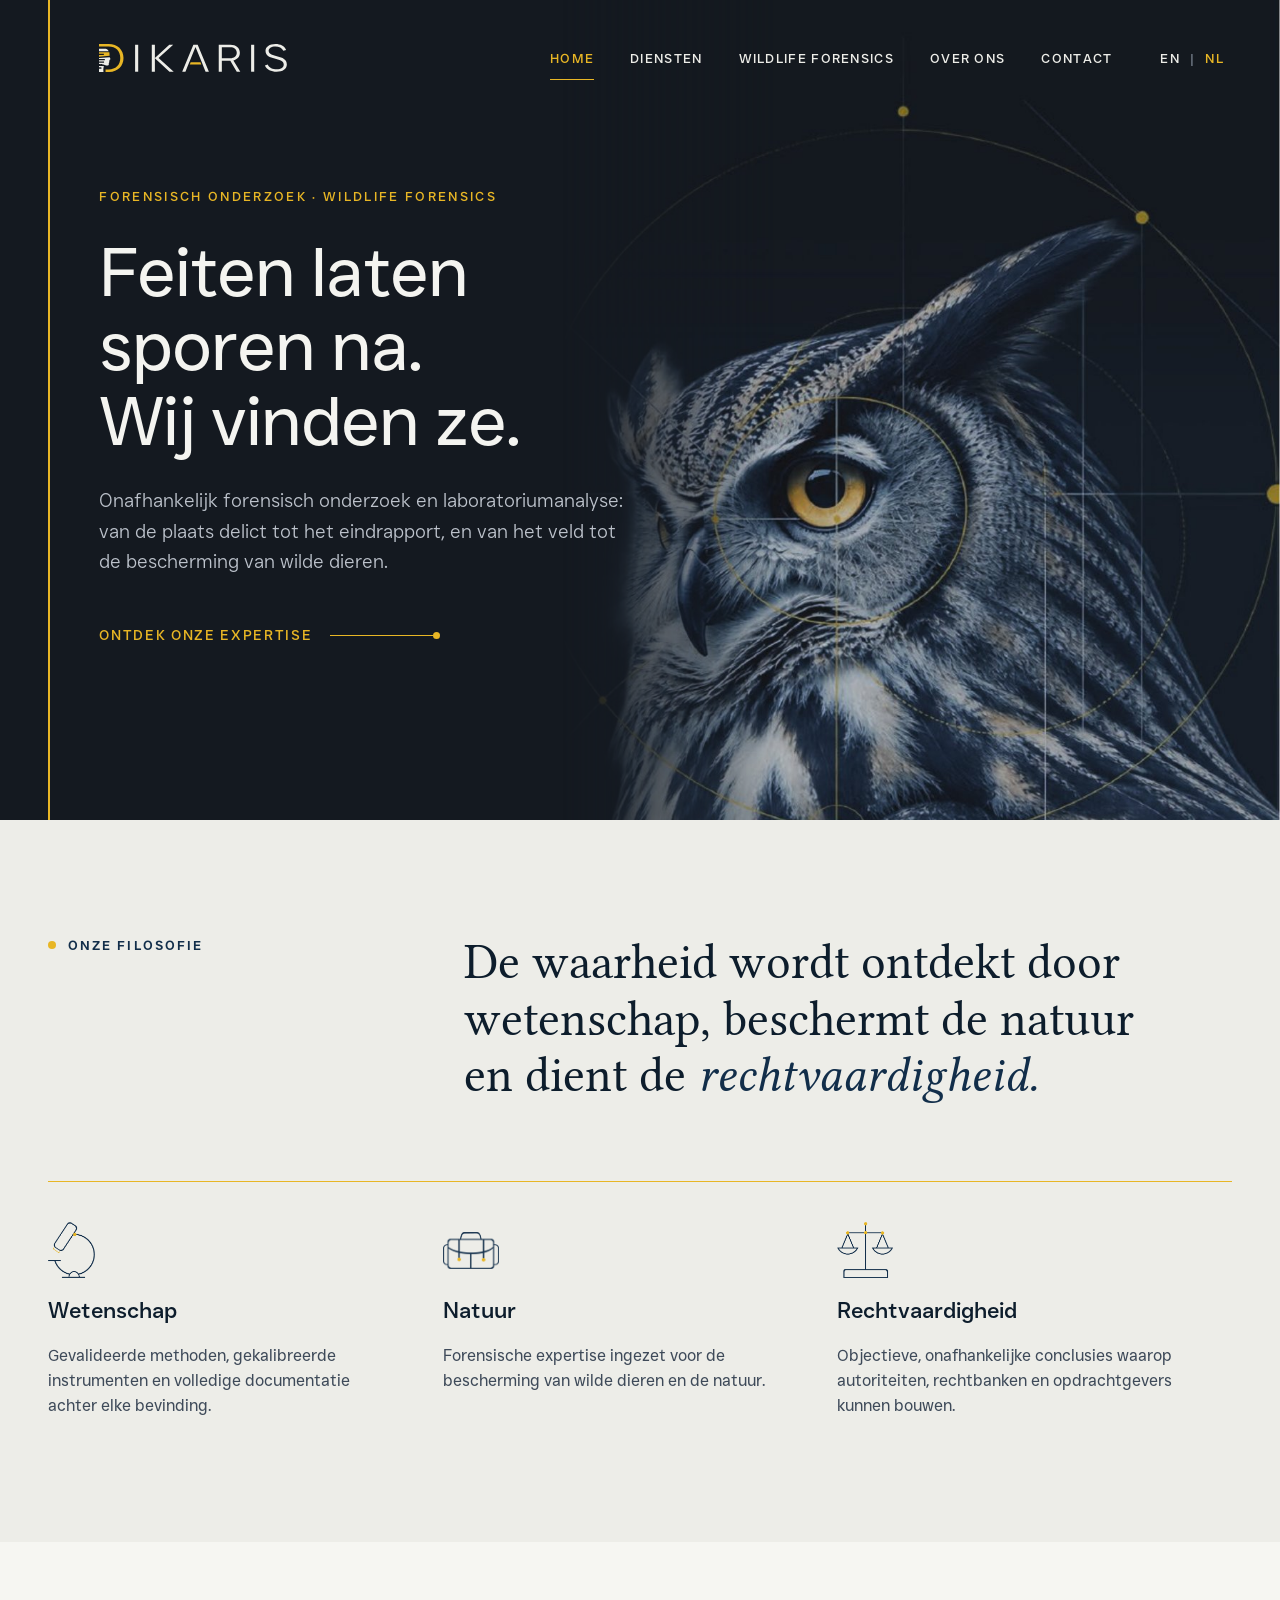
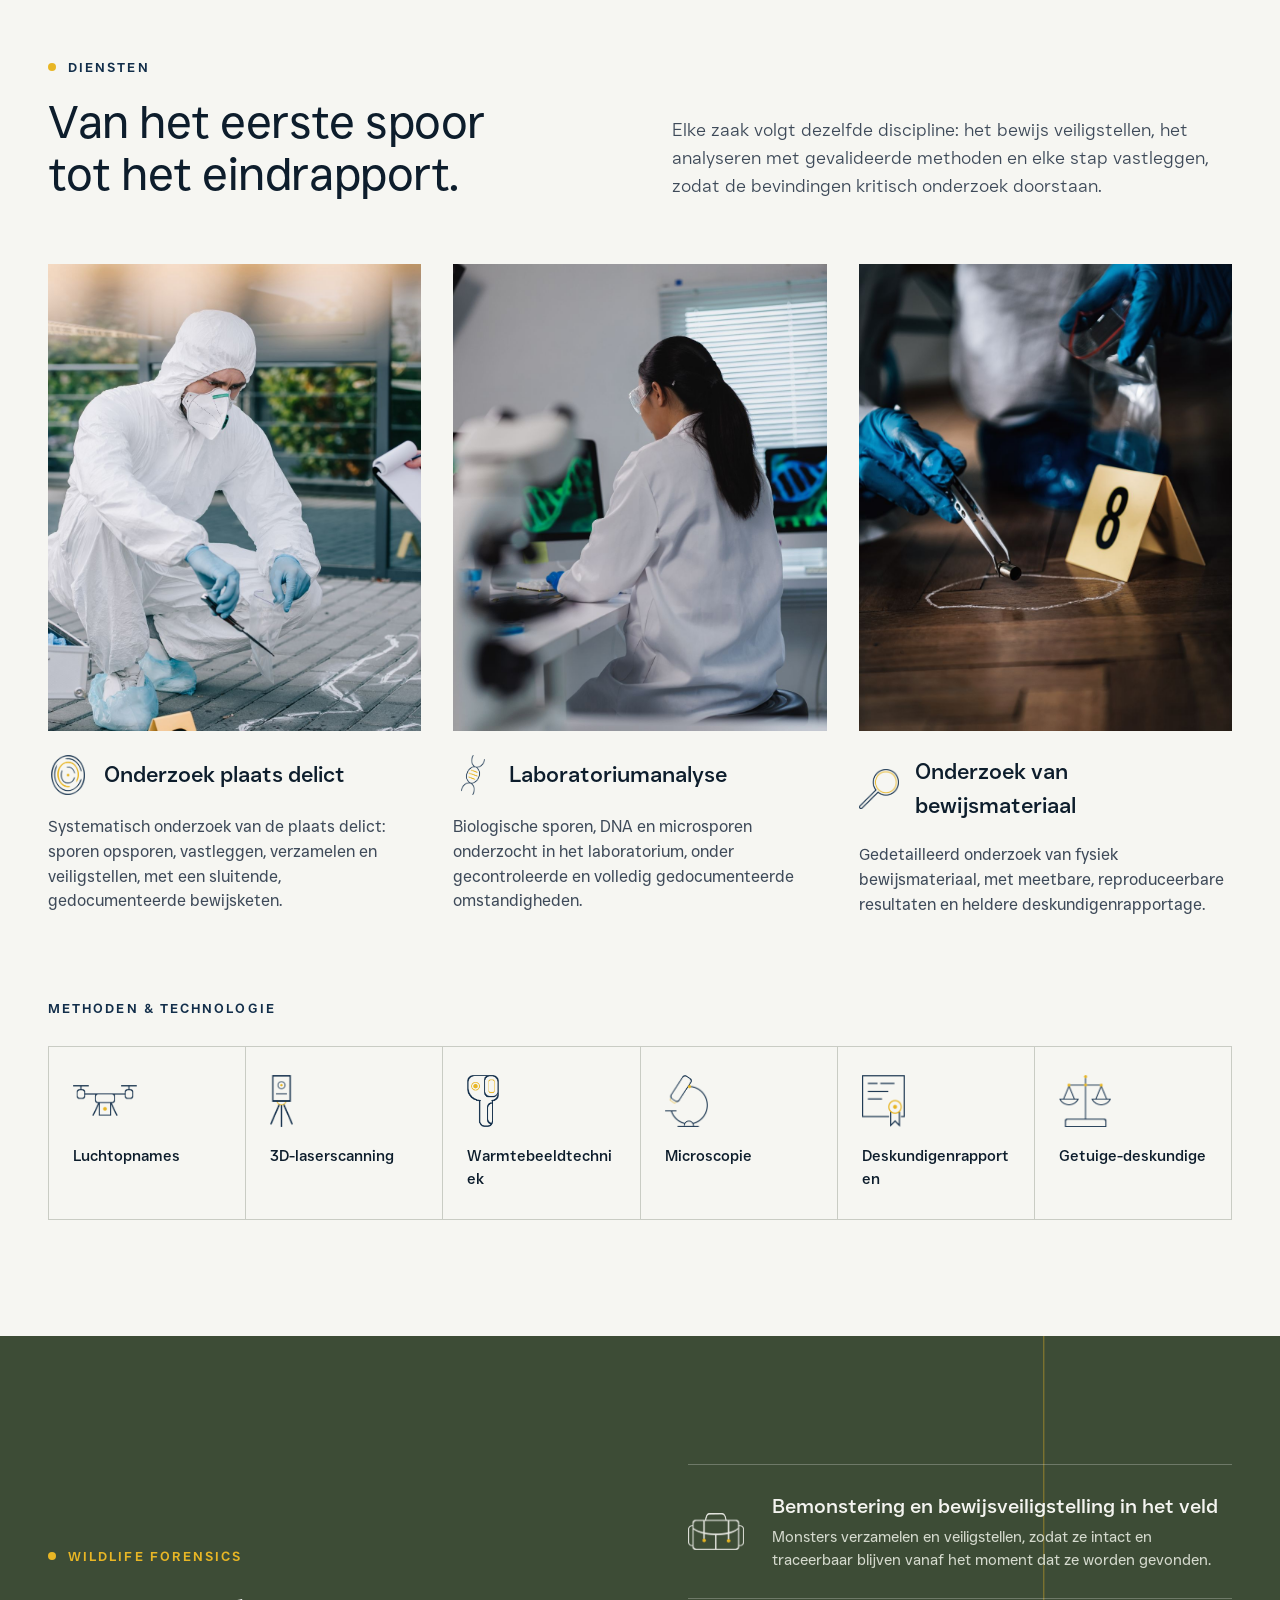
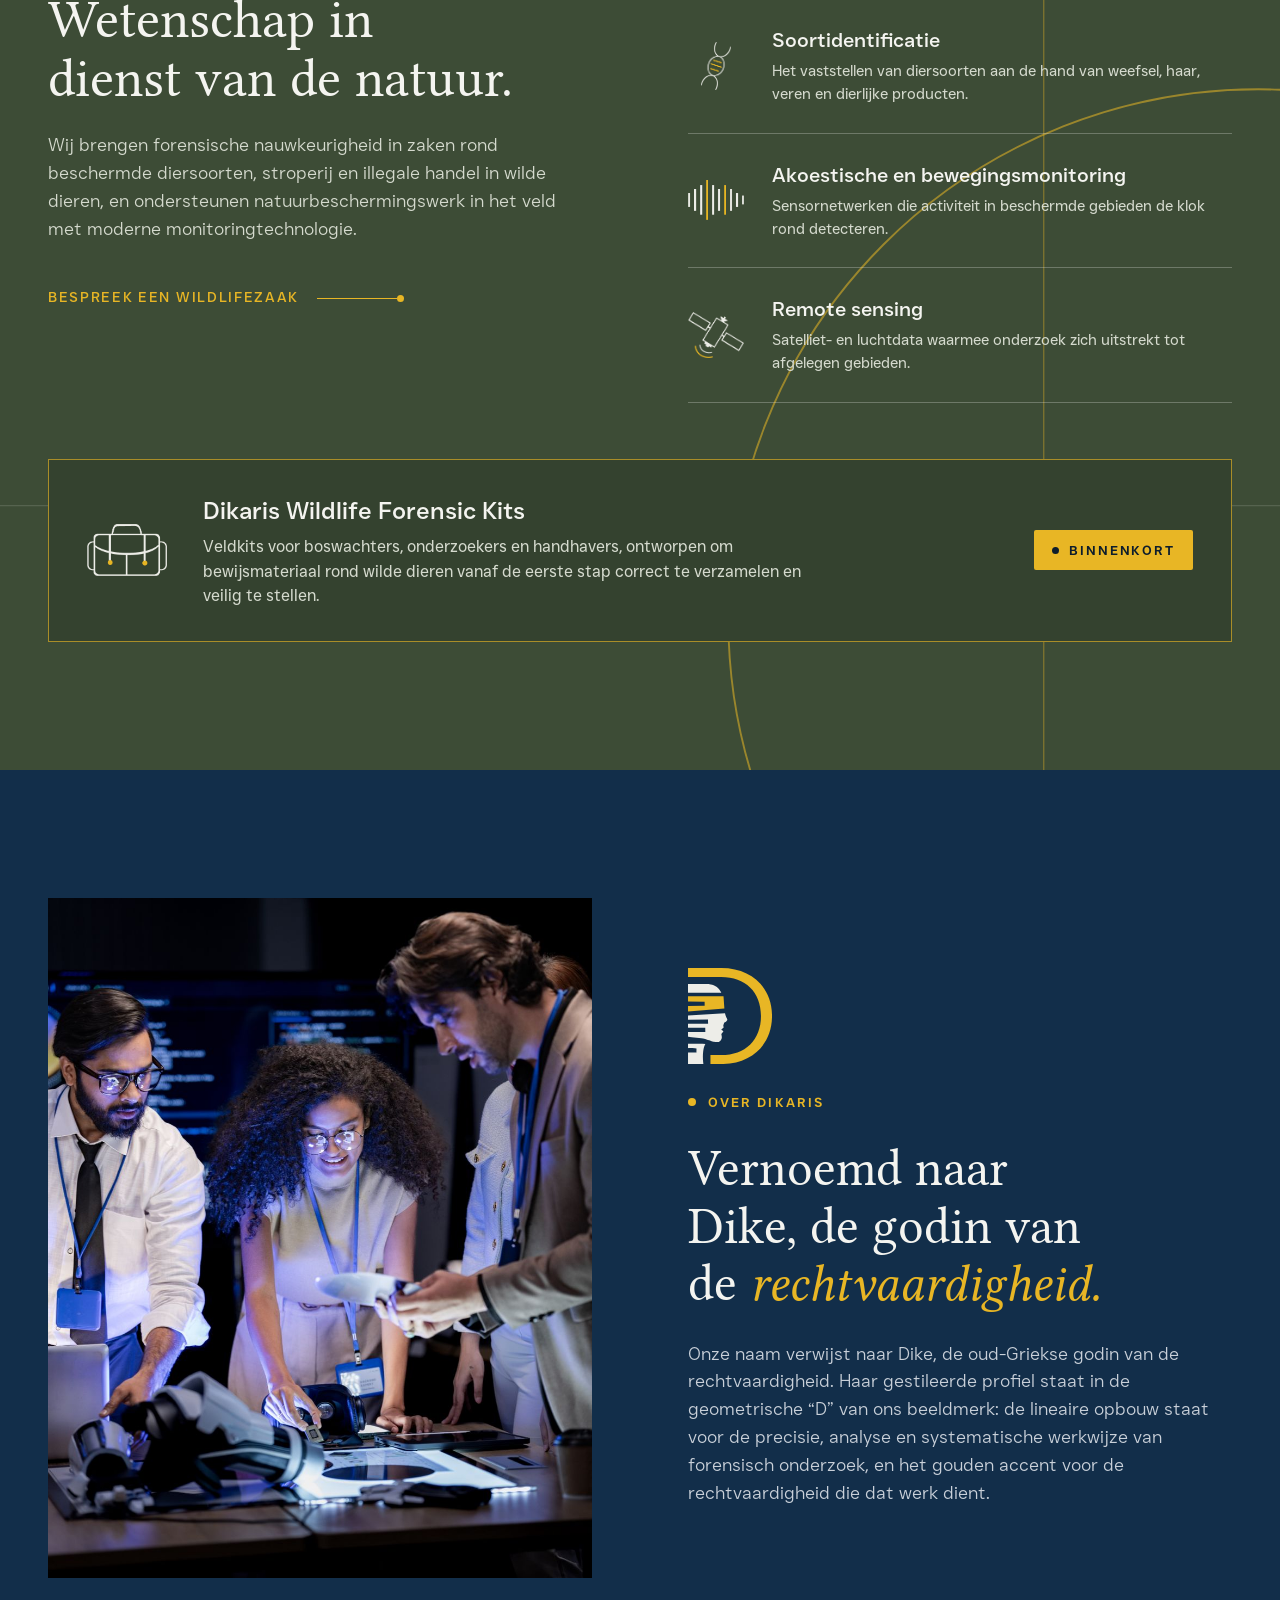
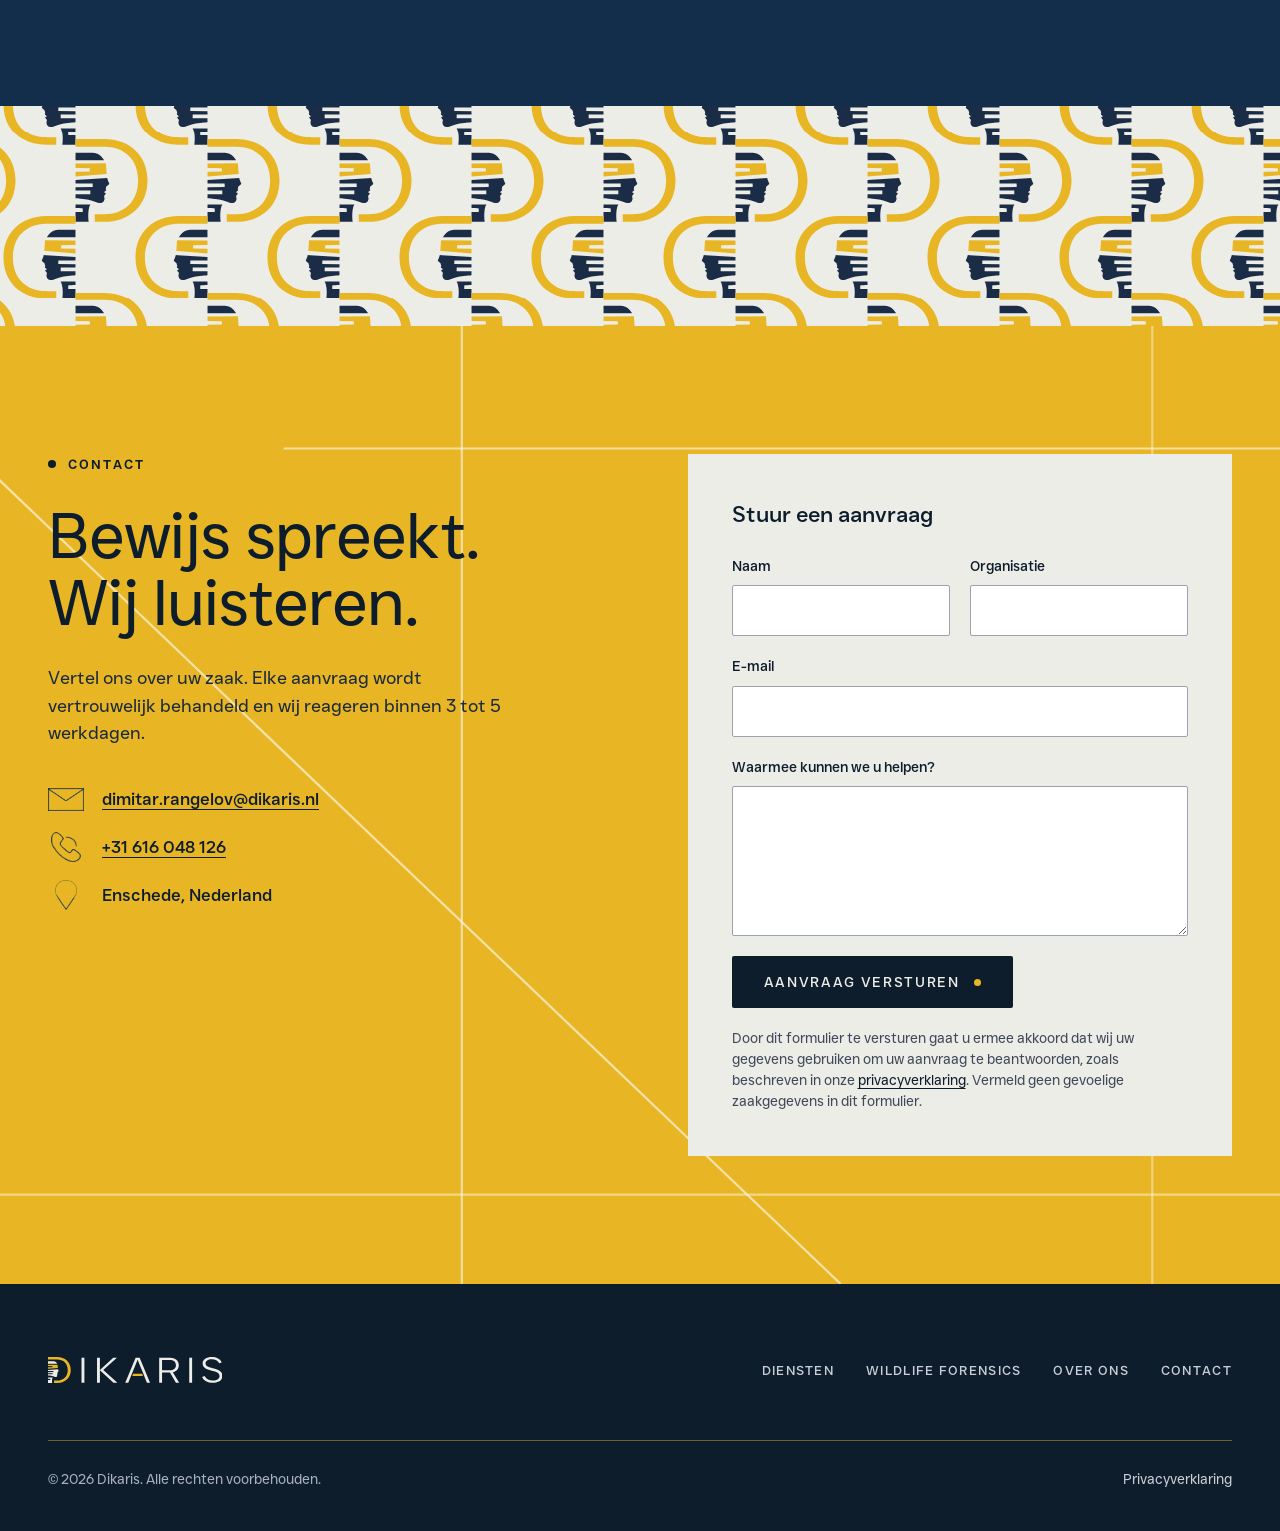
==== commit ae78ed9c: "fix: method grid overflow on mobile" ====
--- a/index.html
+++ b/index.html
@@ -144,12 +144,12 @@
 <div style="display: flex; flex-direction: column; gap: 28px; padding-top: 16px">
 <h3 style="margin: 0; font-size: 13px; font-weight: 600; letter-spacing: 0.16em; text-transform: uppercase; color: #122E4A">Methoden &amp; technologie</h3>
 <ul style="list-style: none; margin: 0; padding: 0; display: grid; grid-template-columns: repeat(auto-fit, minmax(min(170px, 100%), 1fr)); border-top: 1px solid #C9CCC4; border-left: 1px solid #C9CCC4">
-<li style="display: flex; flex-direction: column; align-items: flex-start; gap: 18px; padding: 28px 24px; border-right: 1px solid #C9CCC4; border-bottom: 1px solid #C9CCC4"><img src="assets/img/icon-drone.png" alt="" style="width: 64px; height: 52px; object-fit: contain; object-position: left center"><span style="font-size: 15px; font-weight: 500; color: #0D1D2C">Luchtopnames</span></li>
-<li style="display: flex; flex-direction: column; align-items: flex-start; gap: 18px; padding: 28px 24px; border-right: 1px solid #C9CCC4; border-bottom: 1px solid #C9CCC4"><img src="assets/img/icon-lidar.png" alt="" style="width: 64px; height: 52px; object-fit: contain; object-position: left center"><span style="font-size: 15px; font-weight: 500; color: #0D1D2C">3D-laserscanning</span></li>
-<li style="display: flex; flex-direction: column; align-items: flex-start; gap: 18px; padding: 28px 24px; border-right: 1px solid #C9CCC4; border-bottom: 1px solid #C9CCC4"><img src="assets/img/icon-thermal-camera.png" alt="" style="width: 64px; height: 52px; object-fit: contain; object-position: left center"><span style="font-size: 15px; font-weight: 500; color: #0D1D2C">Warmtebeeldtechniek</span></li>
-<li style="display: flex; flex-direction: column; align-items: flex-start; gap: 18px; padding: 28px 24px; border-right: 1px solid #C9CCC4; border-bottom: 1px solid #C9CCC4"><img src="assets/img/icon-microscope.png" alt="" style="width: 64px; height: 52px; object-fit: contain; object-position: left center"><span style="font-size: 15px; font-weight: 500; color: #0D1D2C">Microscopie</span></li>
-<li style="display: flex; flex-direction: column; align-items: flex-start; gap: 18px; padding: 28px 24px; border-right: 1px solid #C9CCC4; border-bottom: 1px solid #C9CCC4"><img src="assets/img/icon-certificate.png" alt="" style="width: 64px; height: 52px; object-fit: contain; object-position: left center"><span style="font-size: 15px; font-weight: 500; color: #0D1D2C">Deskundigenrapporten</span></li>
-<li style="display: flex; flex-direction: column; align-items: flex-start; gap: 18px; padding: 28px 24px; border-right: 1px solid #C9CCC4; border-bottom: 1px solid #C9CCC4"><img src="assets/img/icon-scales.png" alt="" style="width: 64px; height: 52px; object-fit: contain; object-position: left center"><span style="font-size: 15px; font-weight: 500; color: #0D1D2C">Getuige-deskundige</span></li>
+<li class="method" style="display: flex; flex-direction: column; align-items: flex-start; gap: 18px; padding: 28px 24px; border-right: 1px solid #C9CCC4; border-bottom: 1px solid #C9CCC4"><img src="assets/img/icon-drone.png" alt="" style="width: 64px; height: 52px; object-fit: contain; object-position: left center"><span style="font-size: 15px; font-weight: 500; color: #0D1D2C">Luchtopnames</span></li>
+<li class="method" style="display: flex; flex-direction: column; align-items: flex-start; gap: 18px; padding: 28px 24px; border-right: 1px solid #C9CCC4; border-bottom: 1px solid #C9CCC4"><img src="assets/img/icon-lidar.png" alt="" style="width: 64px; height: 52px; object-fit: contain; object-position: left center"><span style="font-size: 15px; font-weight: 500; color: #0D1D2C">3D-laserscanning</span></li>
+<li class="method" style="display: flex; flex-direction: column; align-items: flex-start; gap: 18px; padding: 28px 24px; border-right: 1px solid #C9CCC4; border-bottom: 1px solid #C9CCC4"><img src="assets/img/icon-thermal-camera.png" alt="" style="width: 64px; height: 52px; object-fit: contain; object-position: left center"><span style="font-size: 15px; font-weight: 500; color: #0D1D2C">Warmtebeeldtechniek</span></li>
+<li class="method" style="display: flex; flex-direction: column; align-items: flex-start; gap: 18px; padding: 28px 24px; border-right: 1px solid #C9CCC4; border-bottom: 1px solid #C9CCC4"><img src="assets/img/icon-microscope.png" alt="" style="width: 64px; height: 52px; object-fit: contain; object-position: left center"><span style="font-size: 15px; font-weight: 500; color: #0D1D2C">Microscopie</span></li>
+<li class="method" style="display: flex; flex-direction: column; align-items: flex-start; gap: 18px; padding: 28px 24px; border-right: 1px solid #C9CCC4; border-bottom: 1px solid #C9CCC4"><img src="assets/img/icon-certificate.png" alt="" style="width: 64px; height: 52px; object-fit: contain; object-position: left center"><span style="font-size: 15px; font-weight: 500; color: #0D1D2C">Deskundigenrapporten</span></li>
+<li class="method" style="display: flex; flex-direction: column; align-items: flex-start; gap: 18px; padding: 28px 24px; border-right: 1px solid #C9CCC4; border-bottom: 1px solid #C9CCC4"><img src="assets/img/icon-scales.png" alt="" style="width: 64px; height: 52px; object-fit: contain; object-position: left center"><span style="font-size: 15px; font-weight: 500; color: #0D1D2C">Getuige-deskundige</span></li>
 </ul>
 </div>
 </div>
--- a/assets/css/styles.css
+++ b/assets/css/styles.css
@@ -29,6 +29,8 @@
 .field:focus{outline:2px solid #122E4A;outline-offset:1px}
 .menu-link{display:flex;align-items:center;min-height:52px;border-bottom:1px solid rgba(237,237,232,.18);color:#EDEDE8;text-decoration:none;font-size:15px;font-weight:500;letter-spacing:.1em;text-transform:uppercase}
 .menu-link:hover{color:#E8B625}
+.method span{hyphens:auto;overflow-wrap:anywhere}
+@media (max-width:760px){.method{padding:22px 16px !important}}
 @media (max-width:760px){.hero-owl{width:100% !important;opacity:.38}.nav-desktop{display:none !important}.menu-btn{display:inline-flex !important}.deco-hide-mobile{display:none}}
 a{color:#122E4A}a:hover{color:#0D1D2C}
 .policy h2{margin:56px 0 16px;font-size:24px;font-weight:500;color:#0D1D2C;line-height:1.3}
